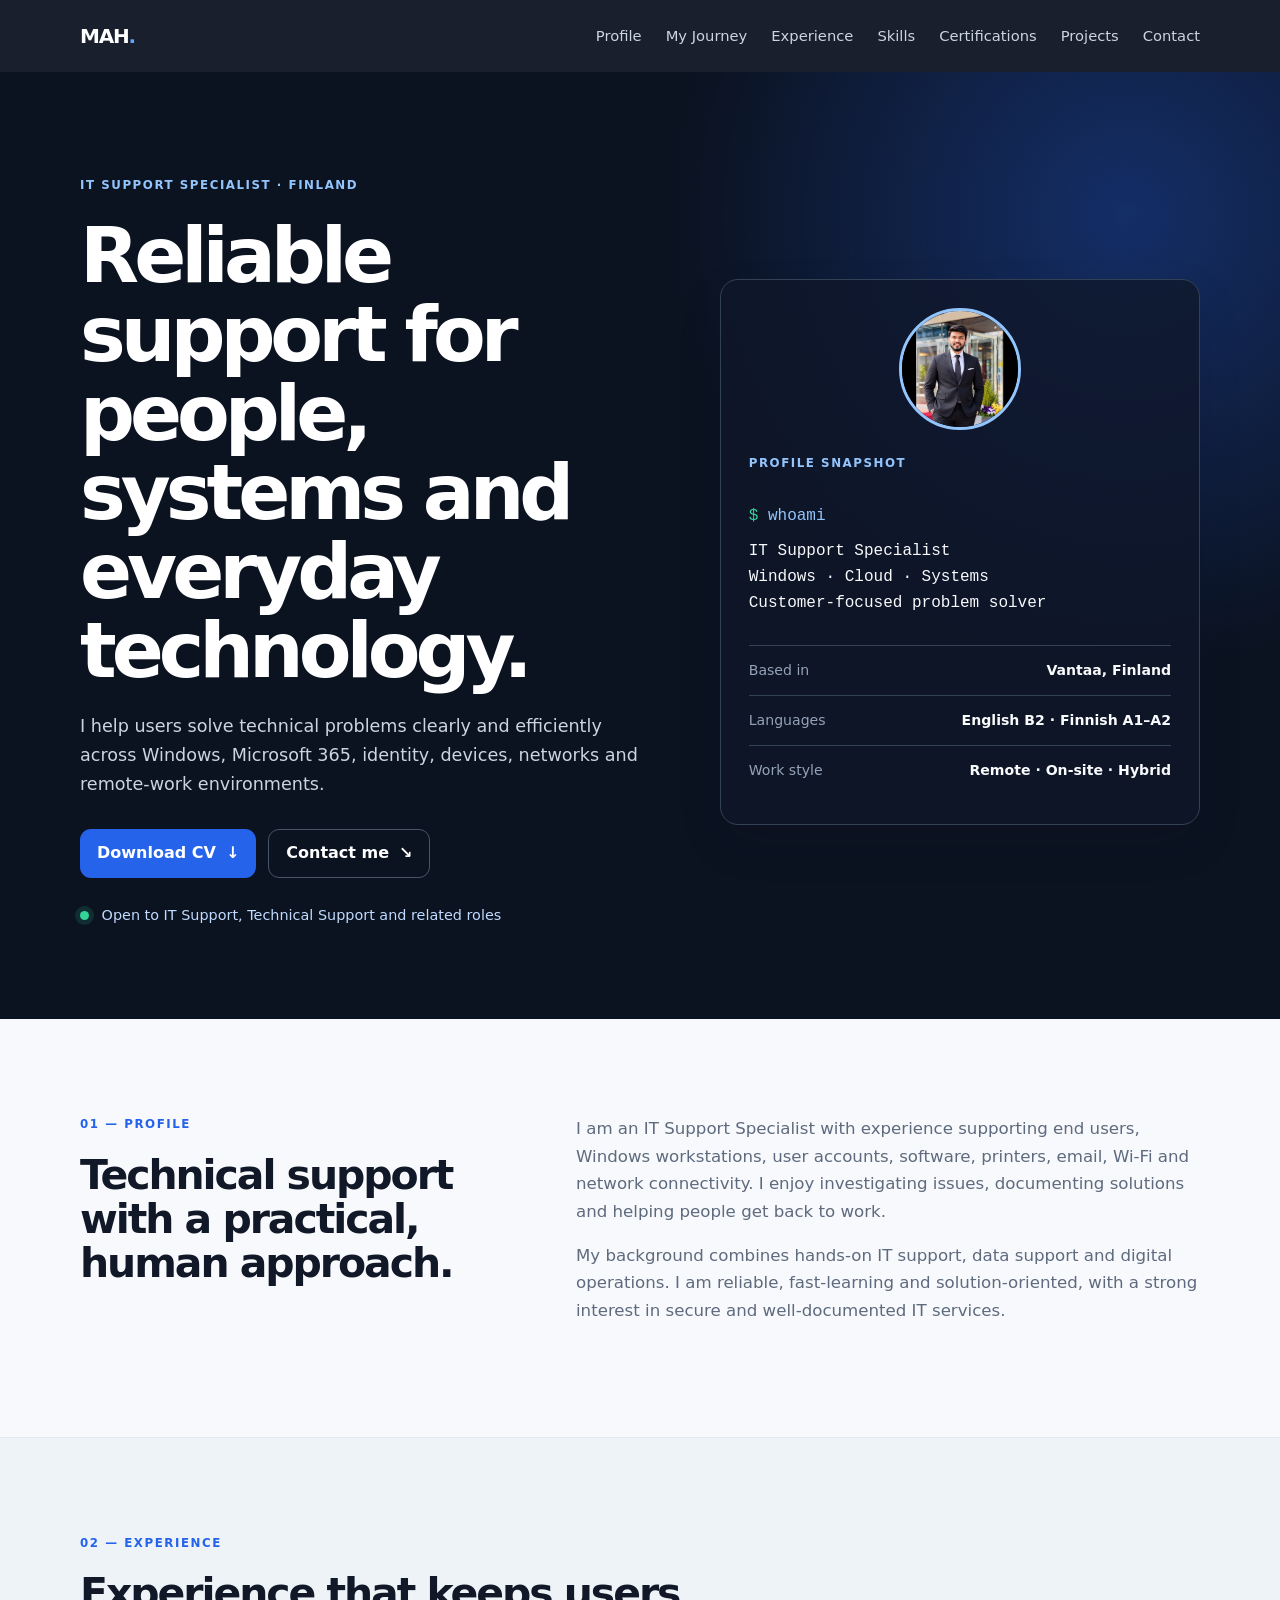
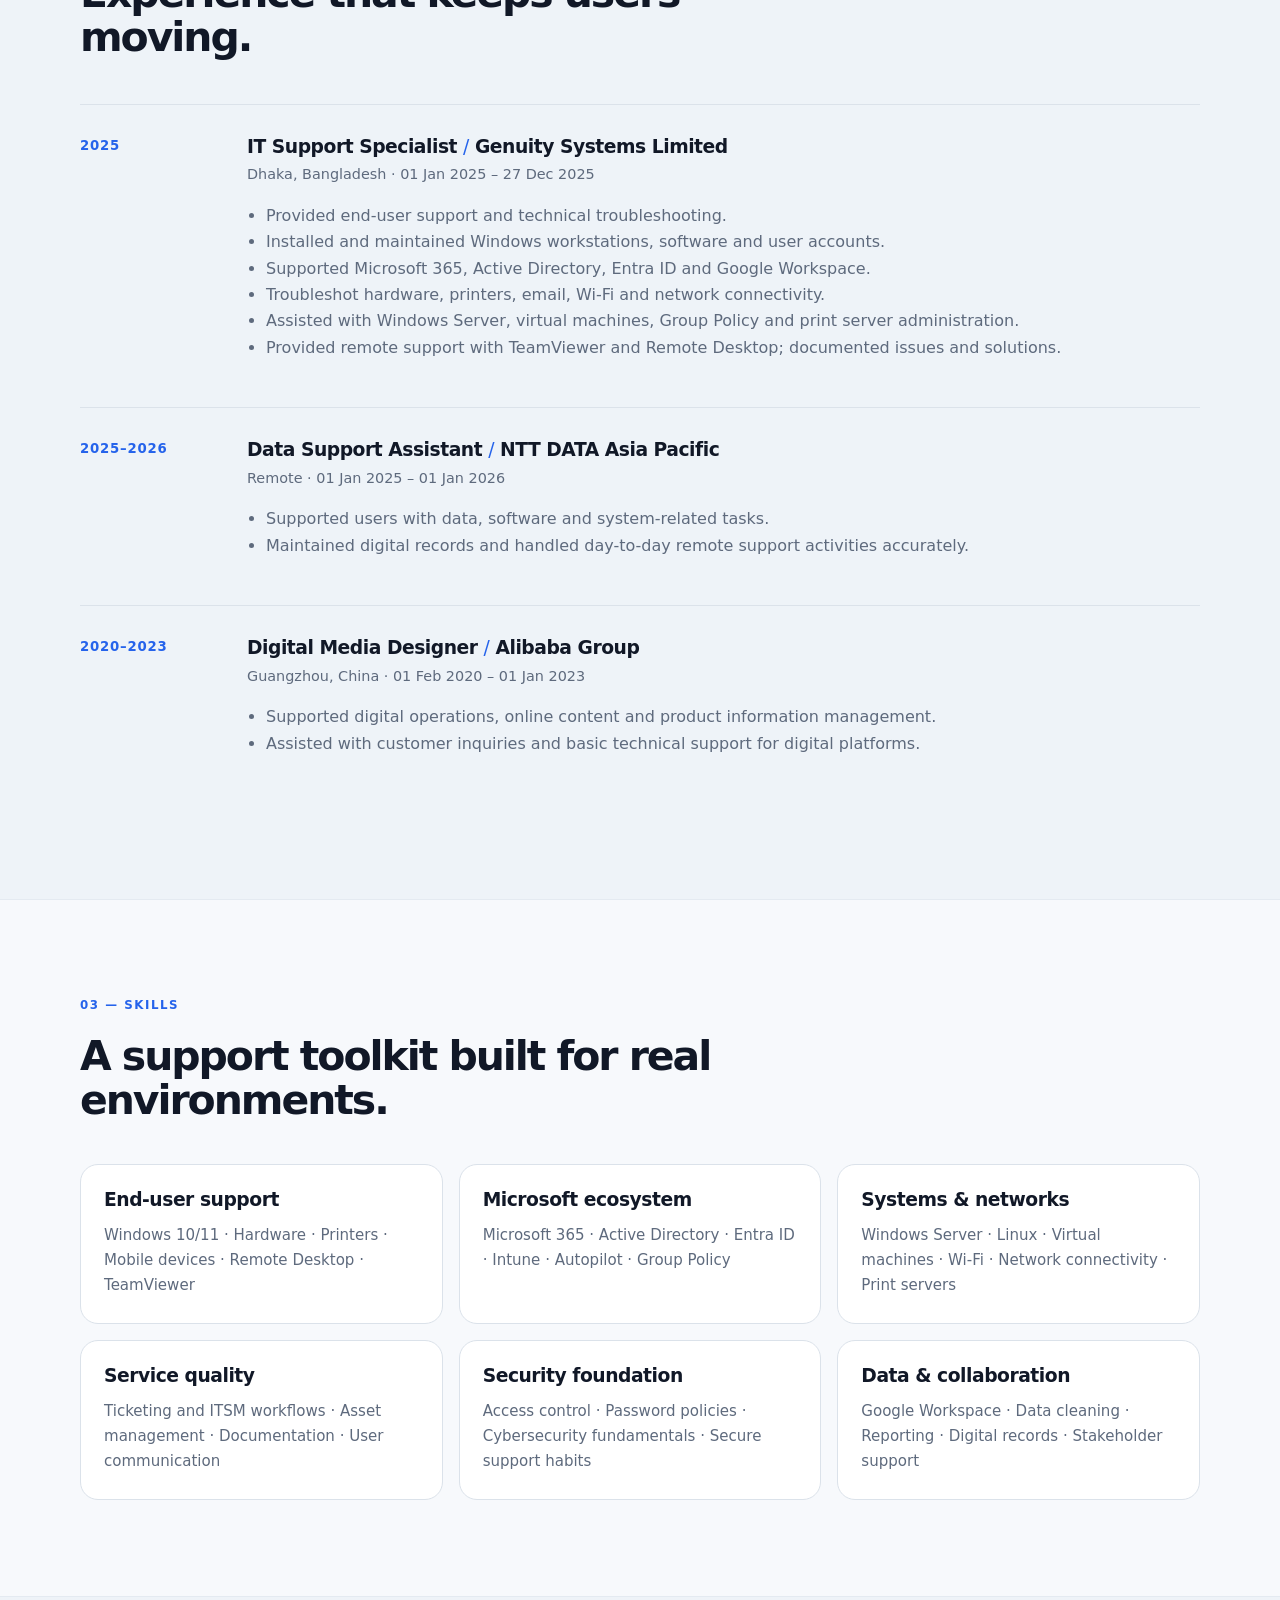
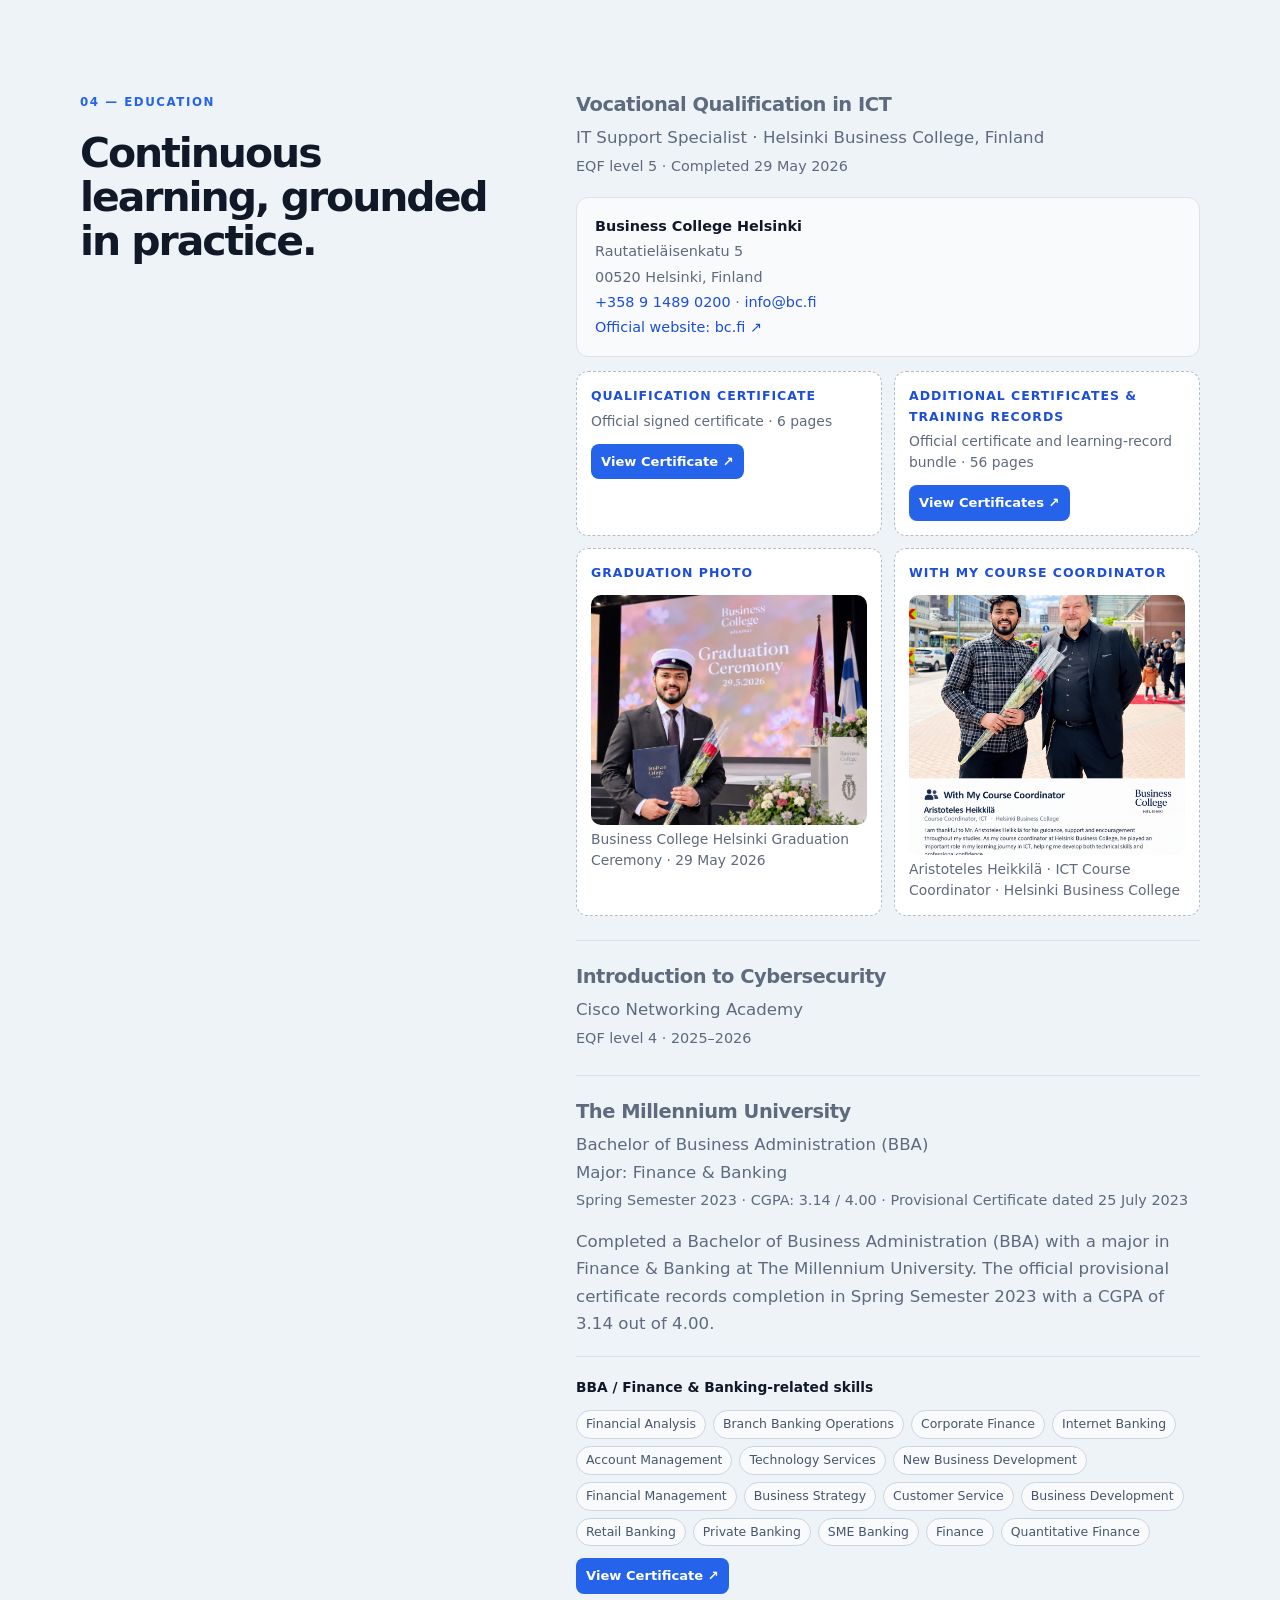
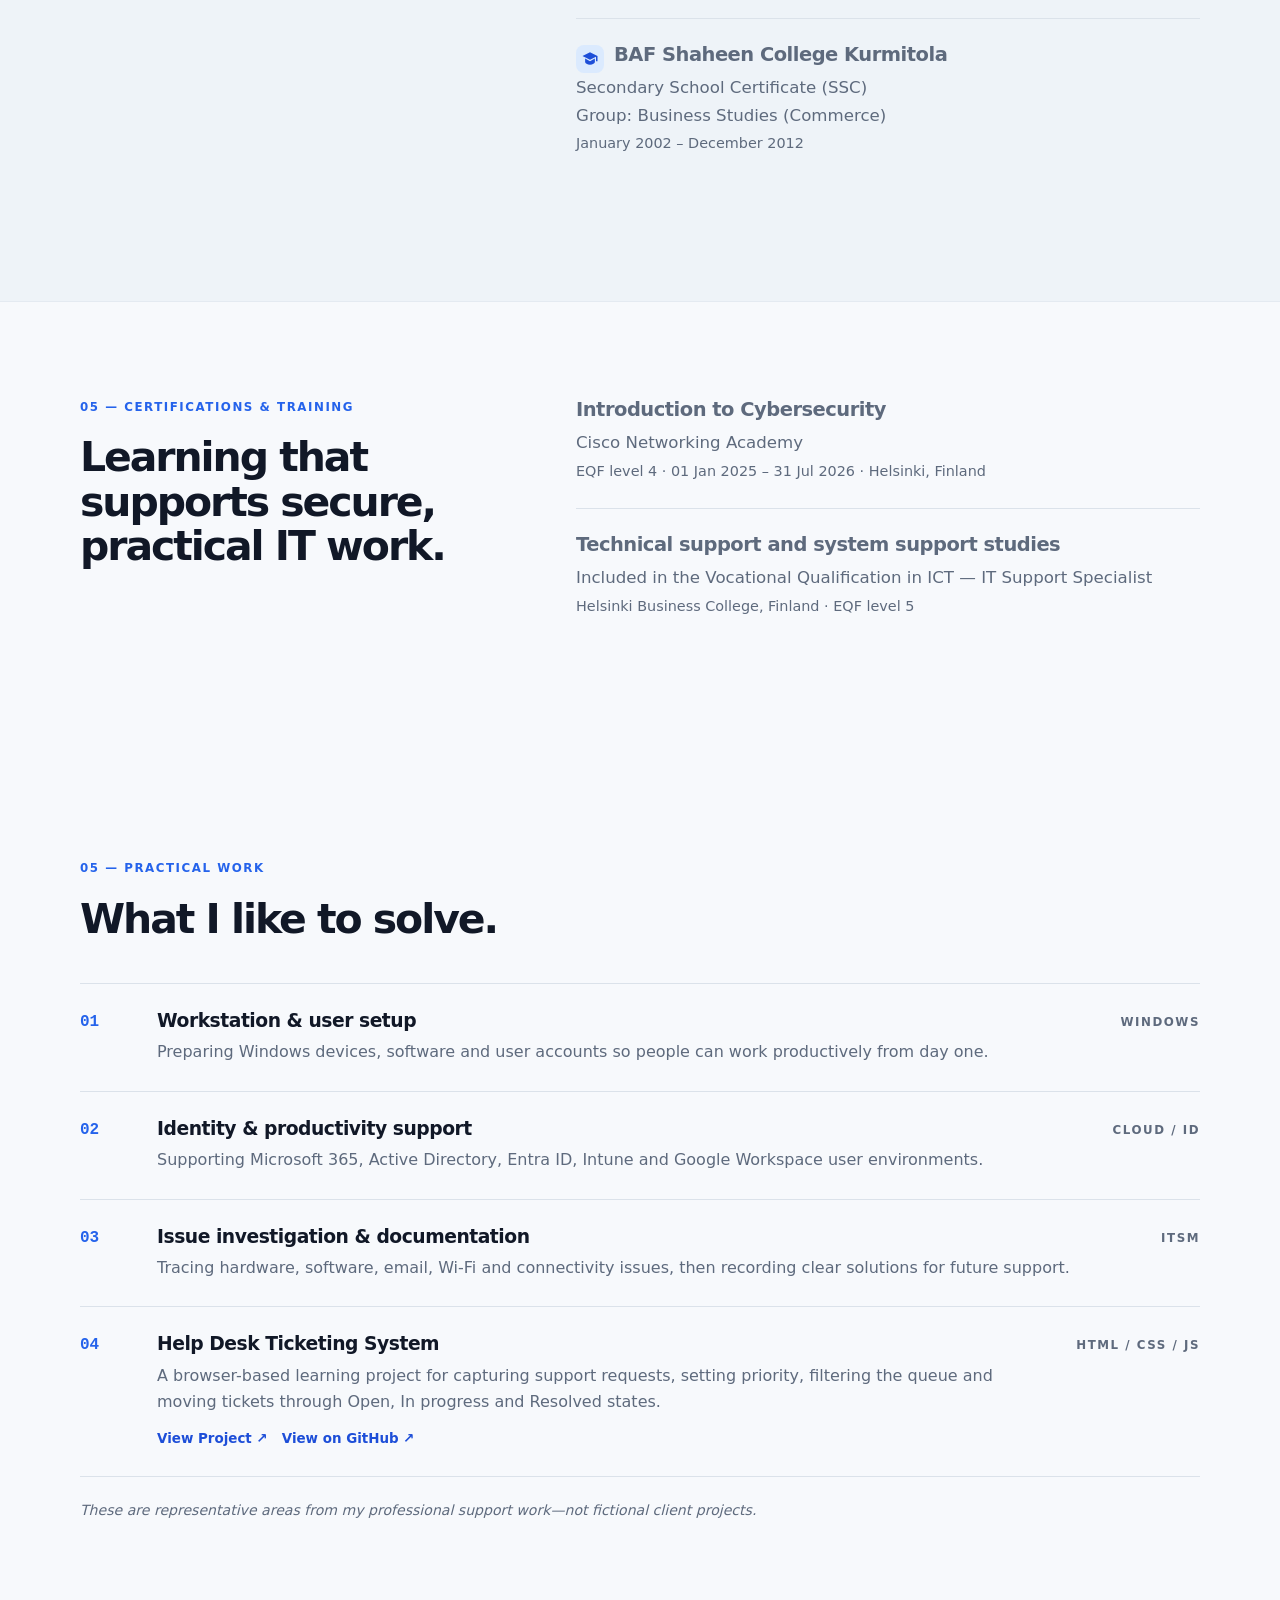
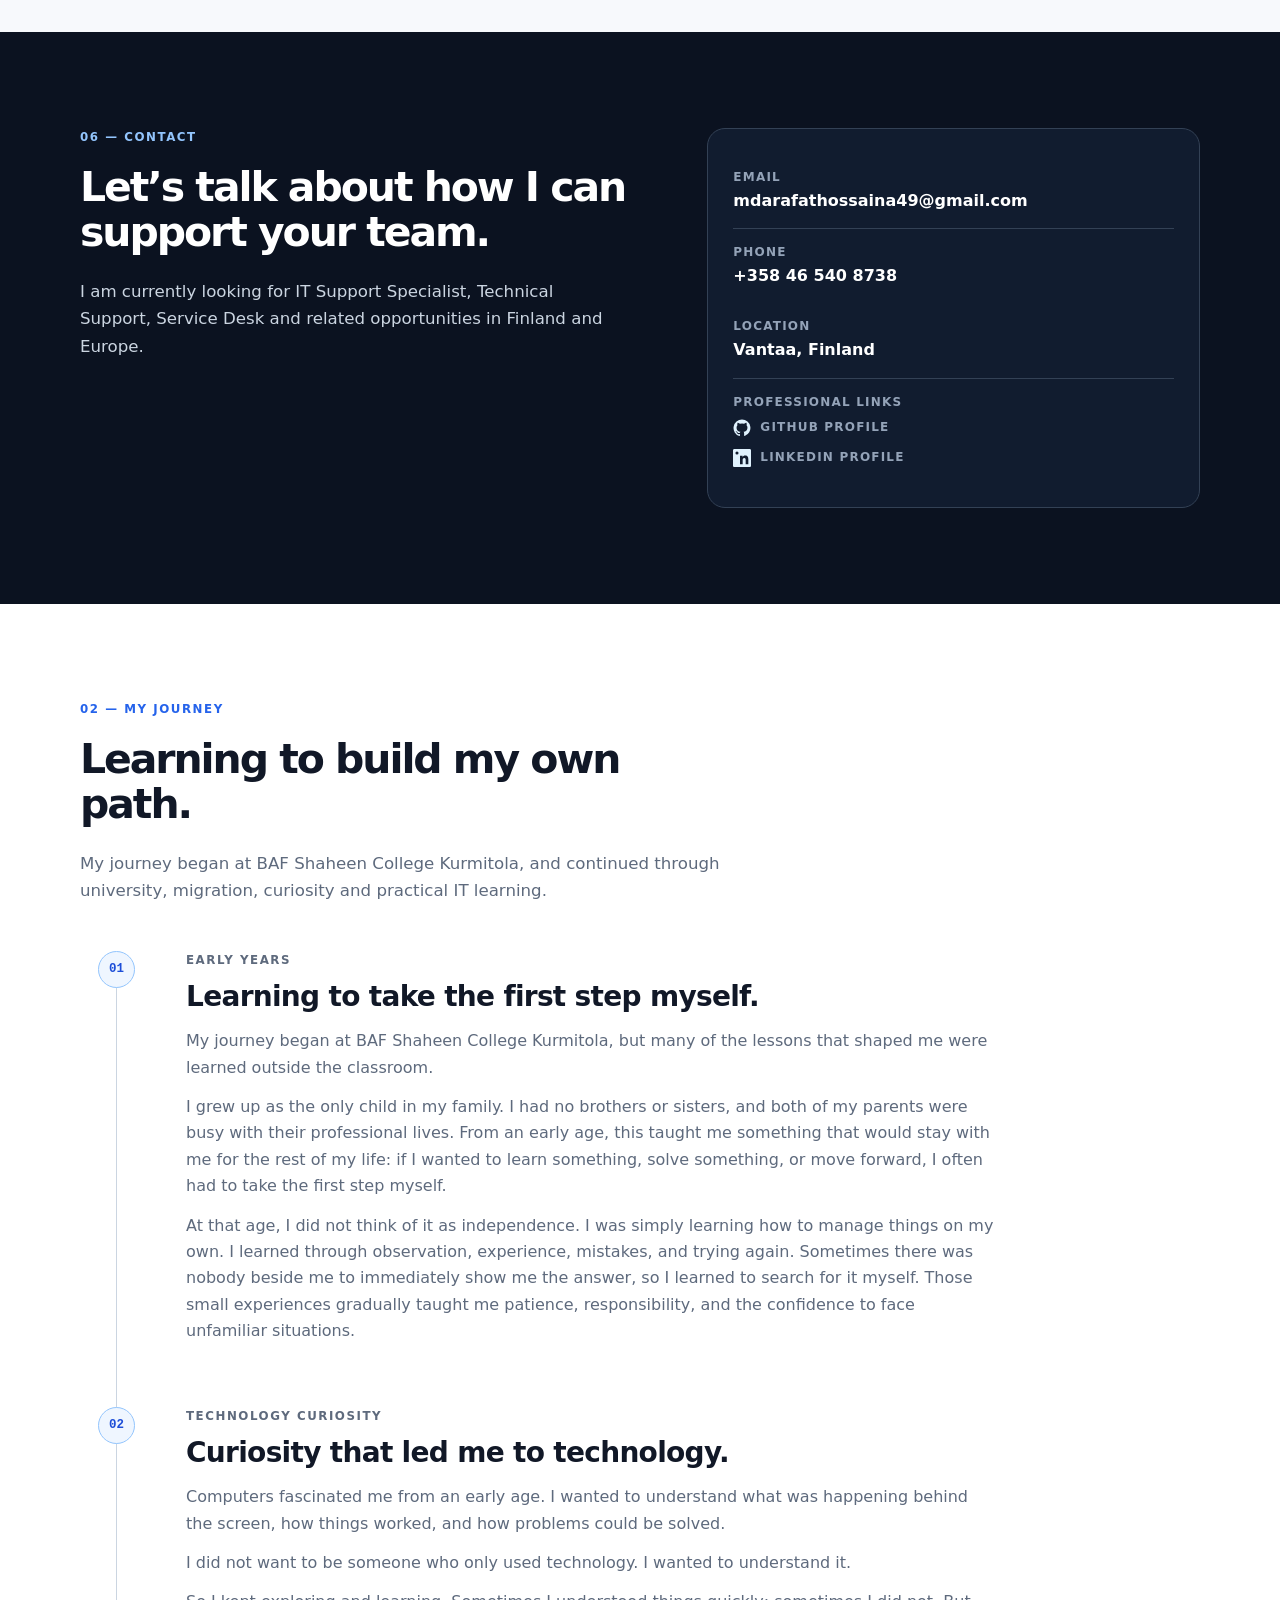
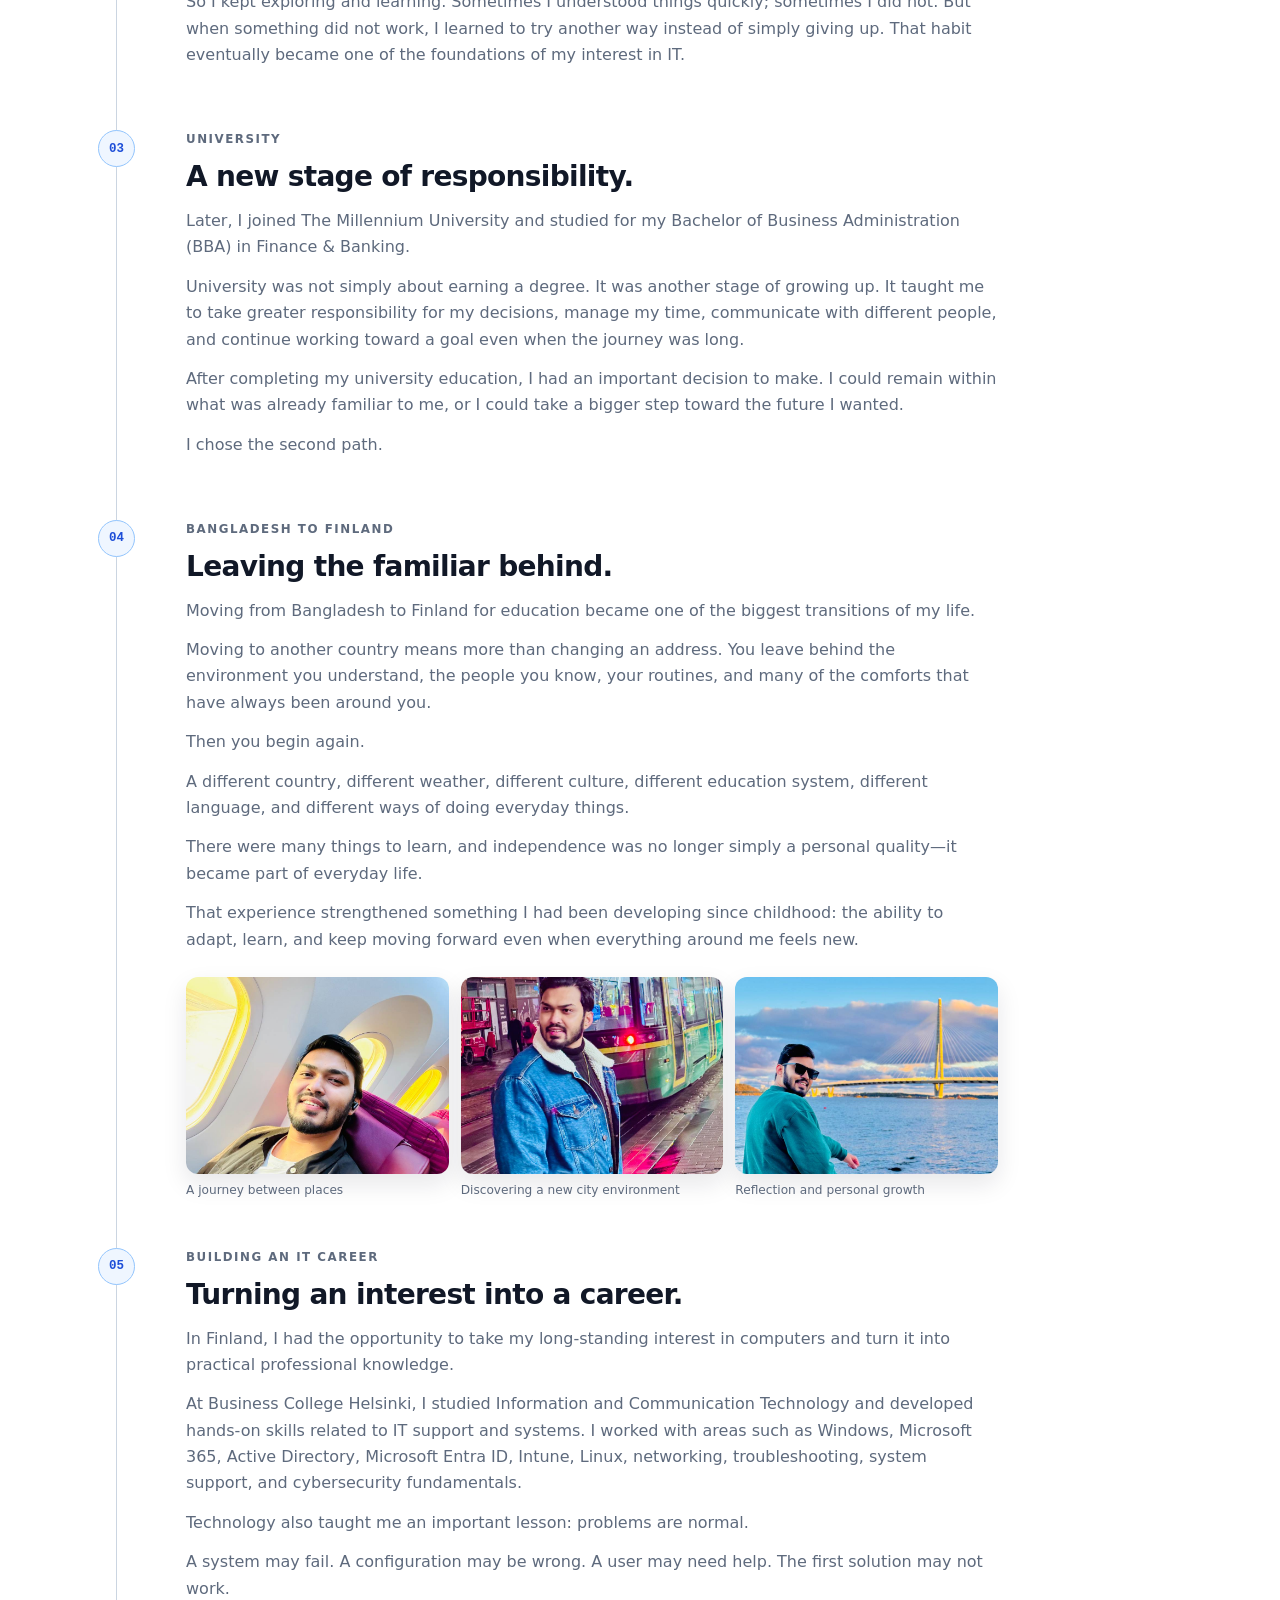
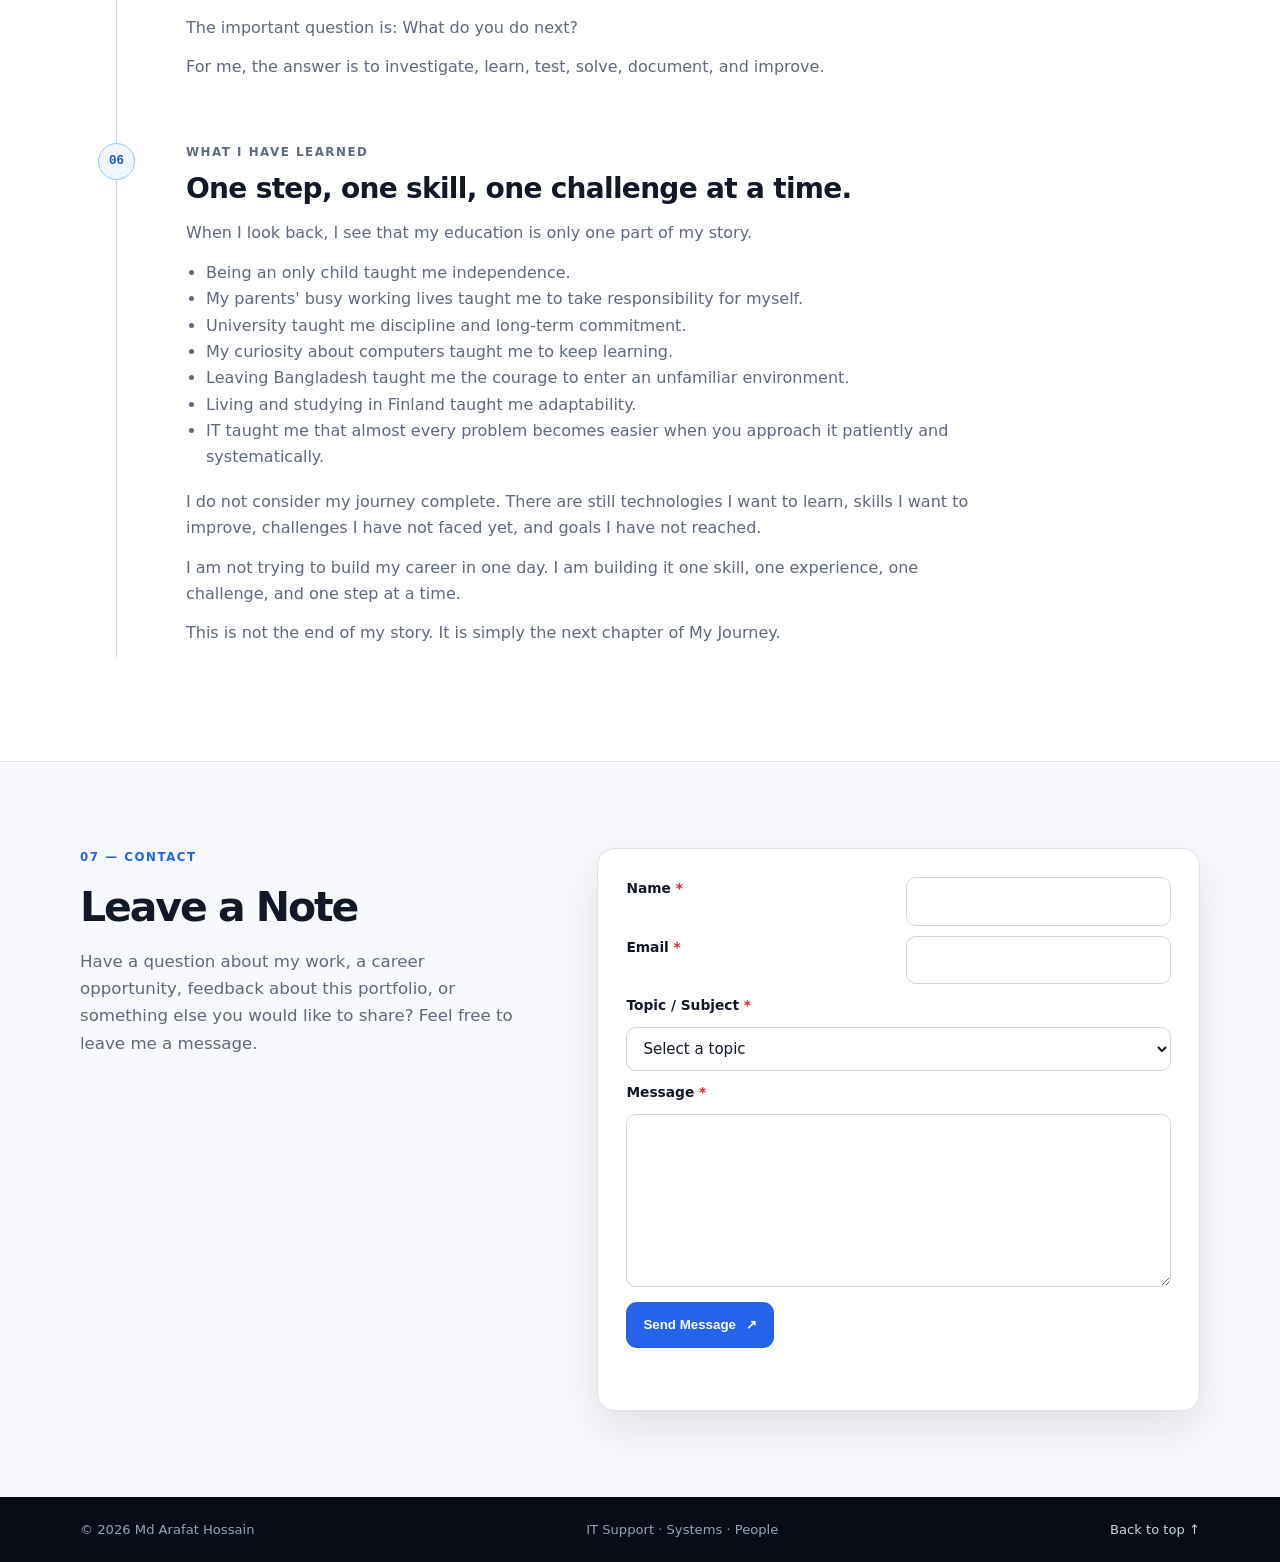
==== index.html @ 335b8e68 "Add help desk ticketing project to portfolio" ====
<!doctype html>
<html lang="en">
<head>
  <meta charset="utf-8">
  <meta name="viewport" content="width=device-width, initial-scale=1">
  <meta name="description" content="Md Arafat Hossain — IT Support Specialist portfolio, skills, experience and contact information.">
  <meta name="theme-color" content="#0b1220">
  <title>Md Arafat Hossain | IT Support Specialist</title>
  <link rel="stylesheet" href="styles.css">
  <script defer src="script.js"></script>
</head>
<body>
  <a class="skip-link" href="#main">Skip to content</a>
  <header class="site-header">
    <nav class="nav container" aria-label="Main navigation">
      <a class="brand" href="#top" aria-label="Md Arafat Hossain home">MAH<span>.</span></a>
      <button class="menu-toggle" type="button" aria-expanded="false" aria-controls="nav-links">Menu</button>
      <div class="nav-links" id="nav-links">
        <a href="#about">Profile</a>
        <a href="#journey">My Journey</a>
        <a href="#experience">Experience</a>
        <a href="#skills">Skills</a>
        <a href="#certifications">Certifications</a>
        <a href="#projects">Projects</a>
        <a href="#contact">Contact</a>
      </div>
    </nav>
  </header>

  <main id="main">
    <section class="hero" id="top">
      <div class="container hero-grid">
        <div>
          <p class="eyebrow">IT SUPPORT SPECIALIST · FINLAND</p>
          <h1>Reliable support for people, systems and everyday technology.</h1>
          <p class="hero-copy">I help users solve technical problems clearly and efficiently across Windows, Microsoft 365, identity, devices, networks and remote-work environments.</p>
          <div class="actions">
            <a class="button button-primary" href="cv/Md_Arafat_Hossain_Europass_IT_Support_CV_Original.pdf" download>Download CV <span aria-hidden="true">↓</span></a>
            <a class="button button-secondary" href="#contact">Contact me <span aria-hidden="true">↘</span></a>
          </div>
          <div class="availability"><span class="status-dot" aria-hidden="true"></span> Open to IT Support, Technical Support and related roles</div>
        </div>
        <aside class="hero-card" aria-label="Professional snapshot">
          <img class="profile-photo" src="assets/profile-photo.jpg" alt="Professional portrait of Md Arafat Hossain">
          <div class="card-label">PROFILE SNAPSHOT</div>
          <div class="terminal-line"><span>$</span> whoami</div>
          <p class="terminal-output">IT Support Specialist<br>Windows · Cloud · Systems<br>Customer-focused problem solver</p>
          <div class="snapshot-row"><span>Based in</span><strong>Vantaa, Finland</strong></div>
          <div class="snapshot-row"><span>Languages</span><strong>English B2 · Finnish A1–A2</strong></div>
          <div class="snapshot-row"><span>Work style</span><strong>Remote · On-site · Hybrid</strong></div>
        </aside>
      </div>
    </section>

    <section class="section" id="about">
      <div class="container two-column">
        <div><p class="section-kicker">01 — PROFILE</p><h2>Technical support with a practical, human approach.</h2></div>
        <div class="section-body">
          <p>I am an IT Support Specialist with experience supporting end users, Windows workstations, user accounts, software, printers, email, Wi-Fi and network connectivity. I enjoy investigating issues, documenting solutions and helping people get back to work.</p>
          <p>My background combines hands-on IT support, data support and digital operations. I am reliable, fast-learning and solution-oriented, with a strong interest in secure and well-documented IT services.</p>
        </div>
      </div>
    </section>

    <section class="section section-muted" id="experience">
      <div class="container">
        <p class="section-kicker">02 — EXPERIENCE</p><h2>Experience that keeps users moving.</h2>
        <div class="timeline">
          <article class="timeline-item"><div class="timeline-date">2025</div><div><h3>IT Support Specialist <span>/</span> Genuity Systems Limited</h3><p class="muted">Dhaka, Bangladesh · 01 Jan 2025 – 27 Dec 2025</p><ul><li>Provided end-user support and technical troubleshooting.</li><li>Installed and maintained Windows workstations, software and user accounts.</li><li>Supported Microsoft 365, Active Directory, Entra ID and Google Workspace.</li><li>Troubleshot hardware, printers, email, Wi-Fi and network connectivity.</li><li>Assisted with Windows Server, virtual machines, Group Policy and print server administration.</li><li>Provided remote support with TeamViewer and Remote Desktop; documented issues and solutions.</li></ul></div></article>
          <article class="timeline-item"><div class="timeline-date">2025–2026</div><div><h3>Data Support Assistant <span>/</span> NTT DATA Asia Pacific</h3><p class="muted">Remote · 01 Jan 2025 – 01 Jan 2026</p><ul><li>Supported users with data, software and system-related tasks.</li><li>Maintained digital records and handled day-to-day remote support activities accurately.</li></ul></div></article>
          <article class="timeline-item"><div class="timeline-date">2020–2023</div><div><h3>Digital Media Designer <span>/</span> Alibaba Group</h3><p class="muted">Guangzhou, China · 01 Feb 2020 – 01 Jan 2023</p><ul><li>Supported digital operations, online content and product information management.</li><li>Assisted with customer inquiries and basic technical support for digital platforms.</li></ul></div></article>
        </div>
      </div>
    </section>

    <section class="section" id="skills">
      <div class="container"><p class="section-kicker">03 — SKILLS</p><h2>A support toolkit built for real environments.</h2>
        <div class="skill-grid">
          <article class="skill-card"><h3>End-user support</h3><p>Windows 10/11 · Hardware · Printers · Mobile devices · Remote Desktop · TeamViewer</p></article>
          <article class="skill-card"><h3>Microsoft ecosystem</h3><p>Microsoft 365 · Active Directory · Entra ID · Intune · Autopilot · Group Policy</p></article>
          <article class="skill-card"><h3>Systems & networks</h3><p>Windows Server · Linux · Virtual machines · Wi-Fi · Network connectivity · Print servers</p></article>
          <article class="skill-card"><h3>Service quality</h3><p>Ticketing and ITSM workflows · Asset management · Documentation · User communication</p></article>
          <article class="skill-card"><h3>Security foundation</h3><p>Access control · Password policies · Cybersecurity fundamentals · Secure support habits</p></article>
          <article class="skill-card"><h3>Data & collaboration</h3><p>Google Workspace · Data cleaning · Reporting · Digital records · Stakeholder support</p></article>
        </div>
      </div>
    </section>

    <section class="section section-muted" id="education">
      <div class="container two-column"><div><p class="section-kicker">04 — EDUCATION</p><h2>Continuous learning, grounded in practice.</h2></div><div class="section-body education-list"><article><h3>Vocational Qualification in ICT</h3><p>IT Support Specialist · Helsinki Business College, Finland<br><span class="muted">EQF level 5 · Completed 29 May 2026</span></p><div class="institution-details"><strong>Business College Helsinki</strong><br>Rautatieläisenkatu 5<br>00520 Helsinki, Finland<br><a href="tel:+358914890200">+358 9 1489 0200</a> · <a href="mailto:info@bc.fi">info@bc.fi</a><br><a href="https://www.bc.fi/" target="_blank" rel="noopener">Official website: bc.fi ↗</a></div><div class="credential-placeholders"><div class="credential-placeholder"><span>Qualification certificate</span><small>Official signed certificate · 6 pages</small><a class="credential-button" href="certificates/Md_Arafat_Hossain_Vocational_Qualification_Certificate.pdf" target="_blank" rel="noopener">View Certificate ↗</a></div><div class="credential-placeholder"><span>Additional certificates & training records</span><small>Official certificate and learning-record bundle · 56 pages</small><a class="credential-button" href="certificates/Md_Arafat_Hossain_Additional_IT_Certificates_and_Training_Records.pdf" target="_blank" rel="noopener">View Certificates ↗</a></div><div class="credential-placeholder graduation-card"><span>Graduation photo</span><img class="graduation-photo" src="assets/graduation-photo.jpg" alt="Md Arafat Hossain at the Business College Helsinki graduation ceremony on 29 May 2026"><small>Business College Helsinki Graduation Ceremony · 29 May 2026</small></div><div class="credential-placeholder graduation-card"><span>With my course coordinator</span><img class="graduation-photo" src="assets/course-coordinator-photo.jpg" alt="Md Arafat Hossain with Aristoteles Heikkilä, ICT Course Coordinator at Business College Helsinki"><small>Aristoteles Heikkilä · ICT Course Coordinator · Helsinki Business College</small></div></div></article><article><h3>Introduction to Cybersecurity</h3><p>Cisco Networking Academy<br><span class="muted">EQF level 4 · 2025–2026</span></p></article><article><h3>The Millennium University</h3><p>Bachelor of Business Administration (BBA)<br>Major: Finance &amp; Banking<br><span class="muted">Spring Semester 2023 · CGPA: 3.14 / 4.00 · Provisional Certificate dated 25 July 2023</span></p><p class="education-description">Completed a Bachelor of Business Administration (BBA) with a major in Finance &amp; Banking at The Millennium University. The official provisional certificate records completion in Spring Semester 2023 with a CGPA of 3.14 out of 4.00.</p><div class="bba-skills"><strong>BBA / Finance &amp; Banking-related skills</strong><div class="skill-pills"><span>Financial Analysis</span><span>Branch Banking Operations</span><span>Corporate Finance</span><span>Internet Banking</span><span>Account Management</span><span>Technology Services</span><span>New Business Development</span><span>Financial Management</span><span>Business Strategy</span><span>Customer Service</span><span>Business Development</span><span>Retail Banking</span><span>Private Banking</span><span>SME Banking</span><span>Finance</span><span>Quantitative Finance</span></div></div><a class="credential-button" href="certificates/Md_Arafat_Hossain_BBA_Provisional_Certificate.pdf" target="_blank" rel="noopener">View Certificate ↗</a></article><article><div class="education-card-heading"><span class="school-icon" aria-hidden="true"><svg viewBox="0 0 24 24"><path fill="currentColor" d="M12 3 2 8l10 5 8-4v6h2V8L12 3Zm-6.5 8.2V16c0 1.7 2.9 3.5 6.5 3.5s6.5-1.8 6.5-3.5v-4.8L12 15l-6.5-3.8Z"/></svg></span><h3>BAF Shaheen College Kurmitola</h3></div><p>Secondary School Certificate (SSC)<br>Group: Business Studies (Commerce)<br><span class="muted">January 2002 – December 2012</span></p></article></div></div>
    </section>

    <section class="section" id="certifications">
      <div class="container two-column"><div><p class="section-kicker">05 — CERTIFICATIONS & TRAINING</p><h2>Learning that supports secure, practical IT work.</h2></div><div class="section-body education-list"><article><h3>Introduction to Cybersecurity</h3><p>Cisco Networking Academy<br><span class="muted">EQF level 4 · 01 Jan 2025 – 31 Jul 2026 · Helsinki, Finland</span></p></article><article><h3>Technical support and system support studies</h3><p>Included in the Vocational Qualification in ICT — IT Support Specialist<br><span class="muted">Helsinki Business College, Finland · EQF level 5</span></p></article></div></div>
    </section>

    <section class="section" id="projects">
      <div class="container"><p class="section-kicker">05 — PRACTICAL WORK</p><h2>What I like to solve.</h2>
        <div class="project-list"><article class="project-row"><span class="project-number">01</span><div><h3>Workstation & user setup</h3><p>Preparing Windows devices, software and user accounts so people can work productively from day one.</p></div><span class="project-tag">WINDOWS</span></article><article class="project-row"><span class="project-number">02</span><div><h3>Identity & productivity support</h3><p>Supporting Microsoft 365, Active Directory, Entra ID, Intune and Google Workspace user environments.</p></div><span class="project-tag">CLOUD / ID</span></article><article class="project-row"><span class="project-number">03</span><div><h3>Issue investigation & documentation</h3><p>Tracing hardware, software, email, Wi-Fi and connectivity issues, then recording clear solutions for future support.</p></div><span class="project-tag">ITSM</span></article><article class="project-row project-row-linked"><span class="project-number">04</span><div><h3>Help Desk Ticketing System</h3><p>A browser-based learning project for capturing support requests, setting priority, filtering the queue and moving tickets through Open, In progress and Resolved states.</p><div class="project-links"><a href="https://arafatict.github.io/helpdesk-ticketing-system/" target="_blank" rel="noopener">View Project ↗</a><a href="https://github.com/arafatict/helpdesk-ticketing-system" target="_blank" rel="noopener">View on GitHub ↗</a></div></div><span class="project-tag">HTML / CSS / JS</span></article></div>
        <p class="note">These are representative areas from my professional support work—not fictional client projects.</p>
      </div>
    </section>

    <section class="section contact-section" id="contact">
      <div class="container contact-grid"><div><p class="section-kicker">06 — CONTACT</p><h2>Let’s talk about how I can support your team.</h2><p class="section-body">I am currently looking for IT Support Specialist, Technical Support, Service Desk and related opportunities in Finland and Europe.</p></div><div class="contact-card"><a href="mailto:mdarafathossaina49@gmail.com"><span>Email</span><strong>mdarafathossaina49@gmail.com</strong></a><a href="tel:+358465408738"><span>Phone</span><strong>+358 46 540 8738</strong></a><div><span>Location</span><strong>Vantaa, Finland</strong></div><div class="social-links"><span>Professional links</span><p class="social-link-list"><a class="social-link" href="https://github.com/arafatict" target="_blank" rel="noopener" aria-label="Open GitHub profile"><svg class="social-icon" viewBox="0 0 24 24" aria-hidden="true"><path fill="currentColor" d="M12 .7a11.3 11.3 0 0 0-3.58 22.02c.57.1.78-.25.78-.55v-2.13c-3.18.69-3.85-1.34-3.85-1.34-.52-1.32-1.27-1.67-1.27-1.67-1.04-.71.08-.7.08-.7 1.15.08 1.75 1.18 1.75 1.18 1.02 1.75 2.68 1.25 3.33.96.1-.74.4-1.25.73-1.54-2.54-.29-5.21-1.27-5.21-5.66 0-1.25.45-2.27 1.18-3.07-.12-.29-.51-1.45.11-3.02 0 0 .96-.31 3.12 1.17a10.8 10.8 0 0 1 5.68 0c2.16-1.48 3.12-1.17 3.12-1.17.62 1.57.23 2.73.11 3.02.74.8 1.18 1.82 1.18 3.07 0 4.4-2.67 5.37-5.22 5.65.41.35.78 1.04.78 2.1v3.12c0 .3.21.66.79.55A11.3 11.3 0 0 0 12 .7Z"/></svg><span>GitHub Profile</span></a><a class="social-link" href="https://www.linkedin.com/in/md-arafat-hossain-mahin-a139482a0" target="_blank" rel="noopener" aria-label="Open LinkedIn profile"><svg class="social-icon" viewBox="0 0 24 24" aria-hidden="true"><path fill="currentColor" d="M20.45 20.45h-3.56v-5.57c0-1.33-.03-3.04-1.85-3.04-1.85 0-2.14 1.45-2.14 2.94v5.67H9.34V8.99h3.42v1.56h.05c.48-.9 1.64-1.85 3.37-1.85 3.61 0 4.27 2.38 4.27 5.48v6.27ZM5.32 7.43a2.07 2.07 0 1 1 0-4.14 2.07 2.07 0 0 1 0 4.14ZM3.54 20.45H7.1V8.99H3.54v11.46ZM22.23 0H1.77C.79 0 0 .77 0 1.73v20.54C0 23.23.79 24 1.77 24h20.46c.98 0 1.77-.77 1.77-1.73V1.73C24 .77 23.21 0 22.23 0Z"/></svg><span>LinkedIn Profile</span></a></p></div></div></div>
    </section>
    <section class="section journey-section" id="journey">
      <div class="container">
        <div class="journey-intro"><p class="section-kicker">02 — MY JOURNEY</p><h2>Learning to build my own path.</h2><p class="section-body">My journey began at BAF Shaheen College Kurmitola, and continued through university, migration, curiosity and practical IT learning.</p></div>
        <div class="journey-timeline">
          <article class="journey-step"><div class="journey-marker">01</div><div class="journey-content"><p class="journey-label">EARLY YEARS</p><h3>Learning to take the first step myself.</h3><p>My journey began at BAF Shaheen College Kurmitola, but many of the lessons that shaped me were learned outside the classroom.</p><p>I grew up as the only child in my family. I had no brothers or sisters, and both of my parents were busy with their professional lives. From an early age, this taught me something that would stay with me for the rest of my life: if I wanted to learn something, solve something, or move forward, I often had to take the first step myself.</p><p>At that age, I did not think of it as independence. I was simply learning how to manage things on my own. I learned through observation, experience, mistakes, and trying again. Sometimes there was nobody beside me to immediately show me the answer, so I learned to search for it myself. Those small experiences gradually taught me patience, responsibility, and the confidence to face unfamiliar situations.</p></div></article>
          <article class="journey-step"><div class="journey-marker">02</div><div class="journey-content"><p class="journey-label">TECHNOLOGY CURIOSITY</p><h3>Curiosity that led me to technology.</h3><p>Computers fascinated me from an early age. I wanted to understand what was happening behind the screen, how things worked, and how problems could be solved.</p><p>I did not want to be someone who only used technology. I wanted to understand it.</p><p>So I kept exploring and learning. Sometimes I understood things quickly; sometimes I did not. But when something did not work, I learned to try another way instead of simply giving up. That habit eventually became one of the foundations of my interest in IT.</p></div></article>
          <article class="journey-step"><div class="journey-marker">03</div><div class="journey-content"><p class="journey-label">UNIVERSITY</p><h3>A new stage of responsibility.</h3><p>Later, I joined The Millennium University and studied for my Bachelor of Business Administration (BBA) in Finance &amp; Banking.</p><p>University was not simply about earning a degree. It was another stage of growing up. It taught me to take greater responsibility for my decisions, manage my time, communicate with different people, and continue working toward a goal even when the journey was long.</p><p>After completing my university education, I had an important decision to make. I could remain within what was already familiar to me, or I could take a bigger step toward the future I wanted.</p><p>I chose the second path.</p></div></article>
          <article class="journey-step"><div class="journey-marker">04</div><div class="journey-content"><p class="journey-label">BANGLADESH TO FINLAND</p><h3>Leaving the familiar behind.</h3><p>Moving from Bangladesh to Finland for education became one of the biggest transitions of my life.</p><p>Moving to another country means more than changing an address. You leave behind the environment you understand, the people you know, your routines, and many of the comforts that have always been around you.</p><p>Then you begin again.</p><p>A different country, different weather, different culture, different education system, different language, and different ways of doing everyday things.</p><p>There were many things to learn, and independence was no longer simply a personal quality—it became part of everyday life.</p><p>That experience strengthened something I had been developing since childhood: the ability to adapt, learn, and keep moving forward even when everything around me feels new.</p><div class="journey-gallery"><figure><img src="assets/journey/finland-transition-flight.jpg" alt="Md Arafat Hossain during a flight as part of a personal transition"><figcaption>A journey between places</figcaption></figure><figure><img src="assets/journey/finland-city-evening.jpg" alt="Md Arafat Hossain in a Finnish city evening setting"><figcaption>Discovering a new city environment</figcaption></figure><figure><img src="assets/journey/finland-bridge-reflection.jpg" alt="Md Arafat Hossain beside the water with a bridge in the background"><figcaption>Reflection and personal growth</figcaption></figure></div></div></article>
          <article class="journey-step"><div class="journey-marker">05</div><div class="journey-content"><p class="journey-label">BUILDING AN IT CAREER</p><h3>Turning an interest into a career.</h3><p>In Finland, I had the opportunity to take my long-standing interest in computers and turn it into practical professional knowledge.</p><p>At Business College Helsinki, I studied Information and Communication Technology and developed hands-on skills related to IT support and systems. I worked with areas such as Windows, Microsoft 365, Active Directory, Microsoft Entra ID, Intune, Linux, networking, troubleshooting, system support, and cybersecurity fundamentals.</p><p>Technology also taught me an important lesson: problems are normal.</p><p>A system may fail. A configuration may be wrong. A user may need help. The first solution may not work.</p><p>The important question is: What do you do next?</p><p>For me, the answer is to investigate, learn, test, solve, document, and improve.</p></div></article>
          <article class="journey-step"><div class="journey-marker">06</div><div class="journey-content"><p class="journey-label">WHAT I HAVE LEARNED</p><h3>One step, one skill, one challenge at a time.</h3><p>When I look back, I see that my education is only one part of my story.</p><ul><li>Being an only child taught me independence.</li><li>My parents' busy working lives taught me to take responsibility for myself.</li><li>University taught me discipline and long-term commitment.</li><li>My curiosity about computers taught me to keep learning.</li><li>Leaving Bangladesh taught me the courage to enter an unfamiliar environment.</li><li>Living and studying in Finland taught me adaptability.</li><li>IT taught me that almost every problem becomes easier when you approach it patiently and systematically.</li></ul><p>I do not consider my journey complete. There are still technologies I want to learn, skills I want to improve, challenges I have not faced yet, and goals I have not reached.</p><p>I am not trying to build my career in one day. I am building it one skill, one experience, one challenge, and one step at a time.</p><p>This is not the end of my story. It is simply the next chapter of My Journey.</p></div></article>
        </div>
      </div>
    </section>


  </main>
  <section class="note-section" id="leave-a-note">
    <div class="container note-grid">
      <div class="note-intro"><p class="section-kicker">07 — CONTACT</p><h2>Leave a Note</h2><p>Have a question about my work, a career opportunity, feedback about this portfolio, or something else you would like to share? Feel free to leave me a message.</p></div>
      <form class="note-form" id="note-form" action="https://formspree.io/f/meaojkrk" method="POST" data-form-endpoint="https://formspree.io/f/meaojkrk">
        <label for="note-name">Name <span>*</span></label><input id="note-name" name="name" type="text" autocomplete="name" required>
        <label for="note-email">Email <span>*</span></label><input id="note-email" name="email" type="email" autocomplete="email" required>
        <label for="note-topic">Topic / Subject <span>*</span></label><select id="note-topic" name="topic" required><option value="" selected disabled>Select a topic</option><option>About my work</option><option>Career opportunity</option><option>About this site</option><option>Career advice</option><option>Something else</option></select>
        <label for="note-message">Message <span>*</span></label><textarea id="note-message" name="message" rows="6" required></textarea>
        <input type="hidden" name="_subject" value="New portfolio note">
        <button class="button button-primary" type="submit" id="note-submit">Send Message <span aria-hidden="true">↗</span></button>
        <p class="form-status" id="note-status" role="status" aria-live="polite"></p>
      </form>
    </div>
  </section>
  <footer class="footer"><div class="container footer-inner"><span>© <span id="year"></span> Md Arafat Hossain</span><span>IT Support · Systems · People</span><a href="#top">Back to top ↑</a></div></footer>
</body>
</html>
---- styles.css ----
:root {
  --ink: #111827;
  --muted: #5e6a7d;
  --line: #dbe2ea;
  --paper: #f7f9fc;
  --card: #ffffff;
  --navy: #0b1220;
  --blue: #2563eb;
  --blue-dark: #1d4ed8;
  --cyan: #0ea5e9;
  --radius: 18px;
  --shadow: 0 18px 45px rgba(15, 23, 42, .10);
}
* { box-sizing: border-box; }
html { scroll-behavior: smooth; }
body { margin: 0; color: var(--ink); background: var(--paper); font-family: Inter, ui-sans-serif, system-ui, -apple-system, BlinkMacSystemFont, "Segoe UI", sans-serif; line-height: 1.65; }
a { color: inherit; }
.container { width: min(1120px, calc(100% - 40px)); margin: 0 auto; }
.skip-link { position: absolute; left: 12px; top: -60px; padding: 10px 14px; background: white; color: var(--ink); z-index: 20; border-radius: 8px; }
.skip-link:focus { top: 12px; }
.site-header { position: sticky; top: 0; z-index: 10; background: rgba(11, 18, 32, .94); backdrop-filter: blur(14px); }
.nav { min-height: 72px; display: flex; align-items: center; justify-content: space-between; gap: 24px; }
.brand { font-weight: 900; font-size: 1.25rem; letter-spacing: -.06em; color: #fff; text-decoration: none; }
.brand span { color: #60a5fa; }
.nav-links { display: flex; align-items: center; gap: 24px; color: #cbd5e1; font-size: .92rem; }
.nav-links a { text-decoration: none; }
.nav-links a:hover, .nav-links a:focus { color: #fff; }
.menu-toggle { display: none; border: 1px solid #475569; border-radius: 10px; padding: 8px 12px; color: #fff; background: transparent; font: inherit; }
.hero { color: #fff; background: radial-gradient(circle at 88% 15%, rgba(37, 99, 235, .35), transparent 33%), var(--navy); padding: 104px 0 92px; }
.hero-grid { display: grid; grid-template-columns: 1.08fr .92fr; gap: 76px; align-items: center; }
.eyebrow, .section-kicker, .card-label, .project-tag { letter-spacing: .13em; text-transform: uppercase; font-size: .74rem; font-weight: 800; }
.eyebrow { color: #93c5fd; margin: 0 0 20px; }
h1, h2, h3, p { margin-top: 0; }
h1 { max-width: 720px; margin-bottom: 22px; font-size: clamp(2.55rem, 6vw, 5.3rem); line-height: 1.03; letter-spacing: -.065em; }
h2 { max-width: 650px; margin-bottom: 24px; font-size: clamp(1.8rem, 3.2vw, 3.2rem); line-height: 1.08; letter-spacing: -.05em; }
h3 { line-height: 1.25; letter-spacing: -.025em; }
.hero-copy { max-width: 650px; color: #cbd5e1; font-size: 1.1rem; }
.actions { display: flex; flex-wrap: wrap; gap: 12px; margin: 30px 0 26px; }
.button { display: inline-flex; align-items: center; gap: 10px; min-height: 46px; padding: 10px 17px; border-radius: 11px; text-decoration: none; font-weight: 750; transition: transform .2s ease, background .2s ease; }
.button:hover, .button:focus { transform: translateY(-2px); }
.button-primary { color: #fff; background: var(--blue); }
.button-primary:hover, .button-primary:focus { background: var(--blue-dark); }
.button-secondary { color: #fff; border: 1px solid #475569; }
.button-secondary:hover, .button-secondary:focus { background: #1e293b; }
.availability { color: #bfdbfe; font-size: .9rem; }
.status-dot { width: 9px; height: 9px; display: inline-block; margin-right: 8px; border-radius: 50%; background: #34d399; box-shadow: 0 0 0 5px rgba(52, 211, 153, .14); }
.hero-card { padding: 28px; border: 1px solid #334155; border-radius: var(--radius); background: rgba(15, 23, 42, .78); box-shadow: var(--shadow); }
.profile-photo { display: block; width: 122px; height: 122px; margin: 0 auto 24px; border: 3px solid #93c5fd; border-radius: 50%; object-fit: cover; object-position: center top; }
.card-label { color: #93c5fd; margin-bottom: 30px; }
.terminal-line { color: #93c5fd; font-family: "SFMono-Regular", Consolas, monospace; }
.terminal-line span { color: #34d399; }
.terminal-output { color: #f8fafc; font-family: "SFMono-Regular", Consolas, monospace; margin: 8px 0 28px; }
.snapshot-row { display: flex; justify-content: space-between; gap: 18px; border-top: 1px solid #334155; padding: 13px 0; color: #94a3b8; font-size: .88rem; }
.snapshot-row strong { color: #f8fafc; text-align: right; font-weight: 650; }
.section { padding: 96px 0; }
.section-muted { background: #eef3f8; border-block: 1px solid #e4eaf1; }
.section-kicker { color: var(--blue); margin-bottom: 18px; }
.two-column { display: grid; grid-template-columns: .8fr 1.2fr; gap: 80px; }
.section-body { color: var(--muted); font-size: 1.04rem; }
.journey-section { background: #fff; }
.journey-intro { max-width: 720px; margin-bottom: 46px; }
.journey-timeline { position: relative; max-width: 900px; margin-left: 18px; }
.journey-timeline::before { content: ""; position: absolute; left: 18px; top: 8px; bottom: 8px; width: 1px; background: #cbd5e1; }
.journey-step { position: relative; display: grid; grid-template-columns: 62px 1fr; gap: 26px; padding-bottom: 44px; }
.journey-step:last-child { padding-bottom: 0; }
.journey-marker { position: relative; z-index: 1; display: flex; align-items: center; justify-content: center; width: 37px; height: 37px; border: 1px solid #93c5fd; border-radius: 50%; color: var(--blue-dark); background: #eff6ff; font-family: "SFMono-Regular", Consolas, monospace; font-size: .78rem; font-weight: 800; }
.journey-content { padding-bottom: 5px; }
.journey-label { margin-bottom: 9px !important; color: var(--blue); font-size: .74rem !important; font-weight: 800; letter-spacing: .13em; text-transform: uppercase; }
.journey-content h3 { margin-bottom: 14px; font-size: clamp(1.25rem, 2.3vw, 1.75rem); }
.journey-content p, .journey-content li { color: var(--muted); }
.journey-content p { margin-bottom: 13px; }
.journey-content ul { margin: 0 0 18px; padding-left: 20px; }
.journey-gallery { display: grid; grid-template-columns: repeat(3, 1fr); gap: 12px; margin-top: 24px; }
.journey-gallery figure { margin: 0; }
.journey-gallery img { display: block; width: 100%; aspect-ratio: 4 / 3; border-radius: 12px; object-fit: cover; box-shadow: 0 10px 24px rgba(15, 23, 42, .10); }
.journey-gallery figcaption { margin-top: 8px; color: var(--muted); font-size: .76rem; line-height: 1.4; }
.timeline { margin-top: 44px; }
.timeline-item { display: grid; grid-template-columns: 135px 1fr; gap: 32px; padding: 30px 0; border-top: 1px solid var(--line); }
.timeline-date { color: var(--blue); font-size: .83rem; font-weight: 800; letter-spacing: .06em; }
.timeline-item h3 { margin-bottom: 5px; }
.timeline-item h3 span { color: var(--blue); font-weight: 400; }
.muted { color: var(--muted); font-size: .9rem; }
.timeline-item ul { color: var(--muted); padding-left: 19px; }
.skill-grid { display: grid; grid-template-columns: repeat(3, 1fr); gap: 16px; margin-top: 42px; }
.skill-card { min-height: 160px; padding: 23px; border: 1px solid var(--line); border-radius: var(--radius); background: var(--card); }
.skill-card h3 { margin-bottom: 12px; }
.skill-card p { color: var(--muted); margin-bottom: 0; font-size: .94rem; }
.education-list article { padding: 0 0 24px; margin-bottom: 24px; border-bottom: 1px solid var(--line); }
.education-list article:last-child { border-bottom: 0; }
.education-list h3 { margin-bottom: 7px; }
.education-list p { color: var(--muted); margin-bottom: 0; }
.education-card-heading { display: flex; align-items: center; gap: 10px; }
.education-card-heading h3 { margin-bottom: 7px; }
.school-icon { display: inline-flex; align-items: center; justify-content: center; width: 28px; height: 28px; flex: 0 0 28px; border-radius: 8px; color: var(--blue-dark); background: #dbeafe; }
.school-icon svg { width: 18px; height: 18px; }
.education-description { margin-top: 14px; }
.bba-skills { margin-top: 18px; padding-top: 16px; border-top: 1px solid var(--line); }
.bba-skills strong { color: var(--ink); font-size: .86rem; }
.skill-pills { display: flex; flex-wrap: wrap; gap: 7px; margin-top: 10px; }
.skill-pills span { padding: 5px 9px; border: 1px solid #cbd5e1; border-radius: 999px; background: #f8fafc; color: #46566b; font-size: .78rem; line-height: 1.35; }
.institution-details { margin-top: 18px; padding: 16px 18px; border: 1px solid var(--line); border-radius: 12px; background: #f8fafc; color: var(--muted); font-size: .9rem; line-height: 1.75; }
.institution-details strong { color: var(--ink); }
.institution-details a { color: var(--blue-dark); text-decoration: none; }
.institution-details a:hover, .institution-details a:focus { text-decoration: underline; }
.credential-placeholders { display: grid; grid-template-columns: repeat(2, minmax(0, 1fr)); gap: 12px; margin-top: 14px; }
.credential-placeholder { padding: 14px; border: 1px dashed #aebdcc; border-radius: 12px; background: #fff; }
.credential-placeholder span { display: block; color: var(--blue-dark); font-size: .78rem; font-weight: 800; letter-spacing: .08em; text-transform: uppercase; }
.credential-placeholder small { display: block; margin-top: 4px; color: var(--muted); line-height: 1.5; }
.credential-button { display: inline-flex; margin-top: 12px; padding: 7px 10px; border-radius: 8px; color: #fff; background: var(--blue); font-size: .82rem; font-weight: 750; text-decoration: none; }
.credential-button:hover, .credential-button:focus { background: var(--blue-dark); }
.graduation-photo { display: block; width: 100%; max-height: 260px; margin-top: 12px; border-radius: 10px; object-fit: cover; object-position: center; }
.project-list { margin-top: 42px; border-top: 1px solid var(--line); }
.project-row { display: grid; grid-template-columns: 55px 1fr auto; gap: 22px; align-items: start; padding: 25px 0; border-bottom: 1px solid var(--line); }
.project-number { color: var(--blue); font-family: "SFMono-Regular", Consolas, monospace; font-weight: 800; }
.project-row h3 { margin-bottom: 7px; }
.project-row p { color: var(--muted); margin-bottom: 0; }
.project-links { display: flex; flex-wrap: wrap; gap: 14px; margin-top: 13px; }
.project-links a { color: var(--blue-dark); font-size: .84rem; font-weight: 750; text-decoration: none; }
.project-links a:hover, .project-links a:focus { text-decoration: underline; }
.project-tag { color: var(--muted); padding-top: 4px; white-space: nowrap; }
.note { margin-top: 22px; color: var(--muted); font-size: .88rem; font-style: italic; }
.contact-section { background: var(--navy); color: #fff; }
.contact-grid { display: grid; grid-template-columns: 1fr .9fr; gap: 80px; align-items: start; }
.contact-section .section-kicker { color: #93c5fd; }
.contact-section .section-body { color: #cbd5e1; }
.contact-card { padding: 25px; border: 1px solid #334155; border-radius: var(--radius); background: #111c2f; }
.contact-card a, .contact-card > div { display: block; padding: 14px 0; border-bottom: 1px solid #334155; text-decoration: none; }
.contact-card a:last-of-type, .contact-card > div:last-child { border-bottom: 0; }
.contact-card span { display: block; color: #94a3b8; font-size: .75rem; text-transform: uppercase; letter-spacing: .1em; font-weight: 800; }
.contact-card strong { color: #fff; font-size: 1rem; }
.note-section { padding: 86px 0; background: #f7f9fc; border-top: 1px solid var(--line); }
.note-grid { display: grid; grid-template-columns: .85fr 1.15fr; gap: 72px; align-items: start; }
.note-intro h2 { margin-bottom: 18px; }
.note-intro > p:last-child { max-width: 500px; color: var(--muted); font-size: 1.04rem; }
.note-form { display: grid; grid-template-columns: 1fr 1fr; gap: 10px 14px; padding: 28px; border: 1px solid var(--line); border-radius: var(--radius); background: var(--card); box-shadow: var(--shadow); }
.note-form label { color: var(--ink); font-size: .86rem; font-weight: 750; }
.note-form label span { color: #dc2626; }
.note-form input, .note-form select, .note-form textarea { width: 100%; border: 1px solid #cbd5e1; border-radius: 10px; padding: 11px 12px; color: var(--ink); background: #fff; font: inherit; font-size: .94rem; }
.note-form input:focus, .note-form select:focus, .note-form textarea:focus { outline: 3px solid rgba(37, 99, 235, .18); border-color: var(--blue); }
.note-form textarea { resize: vertical; min-height: 145px; }
.note-form input, .note-form select, .note-form textarea, .note-form button, .form-status { grid-column: 1 / -1; }
.note-form label:nth-of-type(1), .note-form input:nth-of-type(1), .note-form label:nth-of-type(2), .note-form input:nth-of-type(2) { grid-column: auto; }
.note-form .button { justify-self: start; margin-top: 5px; border: 0; cursor: pointer; }
.note-form .button:disabled { cursor: wait; opacity: .65; }
.form-status { min-height: 24px; margin: 0; font-size: .9rem; }
.form-status.success { color: #047857; }
.form-status.error { color: #b91c1c; }
.social-links p { color: #cbd5e1; margin: 6px 0 0; font-size: .9rem; }
.social-link-list { display: grid; gap: 10px; }
.social-link { display: inline-flex !important; align-items: center; gap: 9px; padding: 0 !important; border-bottom: 0 !important; color: #e0f2fe !important; }
.social-link:hover, .social-link:focus { color: #fff !important; }
.social-icon { width: 18px; height: 18px; flex: 0 0 18px; }
.footer { background: #070c16; color: #94a3b8; font-size: .82rem; padding: 22px 0; }
.footer-inner { display: flex; align-items: center; justify-content: space-between; gap: 18px; }
.footer a { color: #cbd5e1; text-decoration: none; }
@media (max-width: 800px) {
  .container { width: min(100% - 28px, 680px); }
  .hero { padding: 72px 0 62px; }
  .hero-grid, .two-column, .contact-grid { grid-template-columns: 1fr; gap: 38px; }
  .note-grid { grid-template-columns: 1fr; gap: 34px; }
  .note-form { grid-template-columns: 1fr; }
  .note-form label, .note-form input, .note-form select, .note-form textarea, .note-form button, .form-status { grid-column: 1 / -1 !important; }
  .journey-timeline { margin-left: 0; }
  .skill-grid { grid-template-columns: repeat(2, 1fr); }
  .section { padding: 68px 0; }
  .menu-toggle { display: block; }
  .nav-links { display: none; position: absolute; left: 14px; right: 14px; top: 66px; flex-direction: column; align-items: stretch; padding: 12px; border: 1px solid #334155; border-radius: 12px; background: #111827; }
  .nav-links.is-open { display: flex; }
  .nav-links a { padding: 9px 10px; }
}
@media (max-width: 520px) {
  h1 { font-size: clamp(2.3rem, 13vw, 3.8rem); }
  .skill-grid { grid-template-columns: 1fr; }
  .journey-gallery { grid-template-columns: 1fr; }
  .credential-placeholders { grid-template-columns: 1fr; }
  .timeline-item { grid-template-columns: 1fr; gap: 8px; }
  .project-row { grid-template-columns: 35px 1fr; gap: 12px; }
  .project-tag { grid-column: 2; }
  .snapshot-row { flex-direction: column; gap: 4px; }
  .snapshot-row strong { text-align: left; }
  .footer-inner { align-items: flex-start; flex-direction: column; }
}
@media (prefers-reduced-motion: reduce) { html { scroll-behavior: auto; } *, *::before, *::after { transition-duration: .01ms !important; animation-duration: .01ms !important; } }
@media print { .site-header, .actions, .footer, .menu-toggle { display: none; } .hero, .contact-section { color: #000; background: #fff; } .hero-copy, .section-body, .contact-section .section-body, .contact-card strong { color: #000; } .section { padding: 30px 0; } }
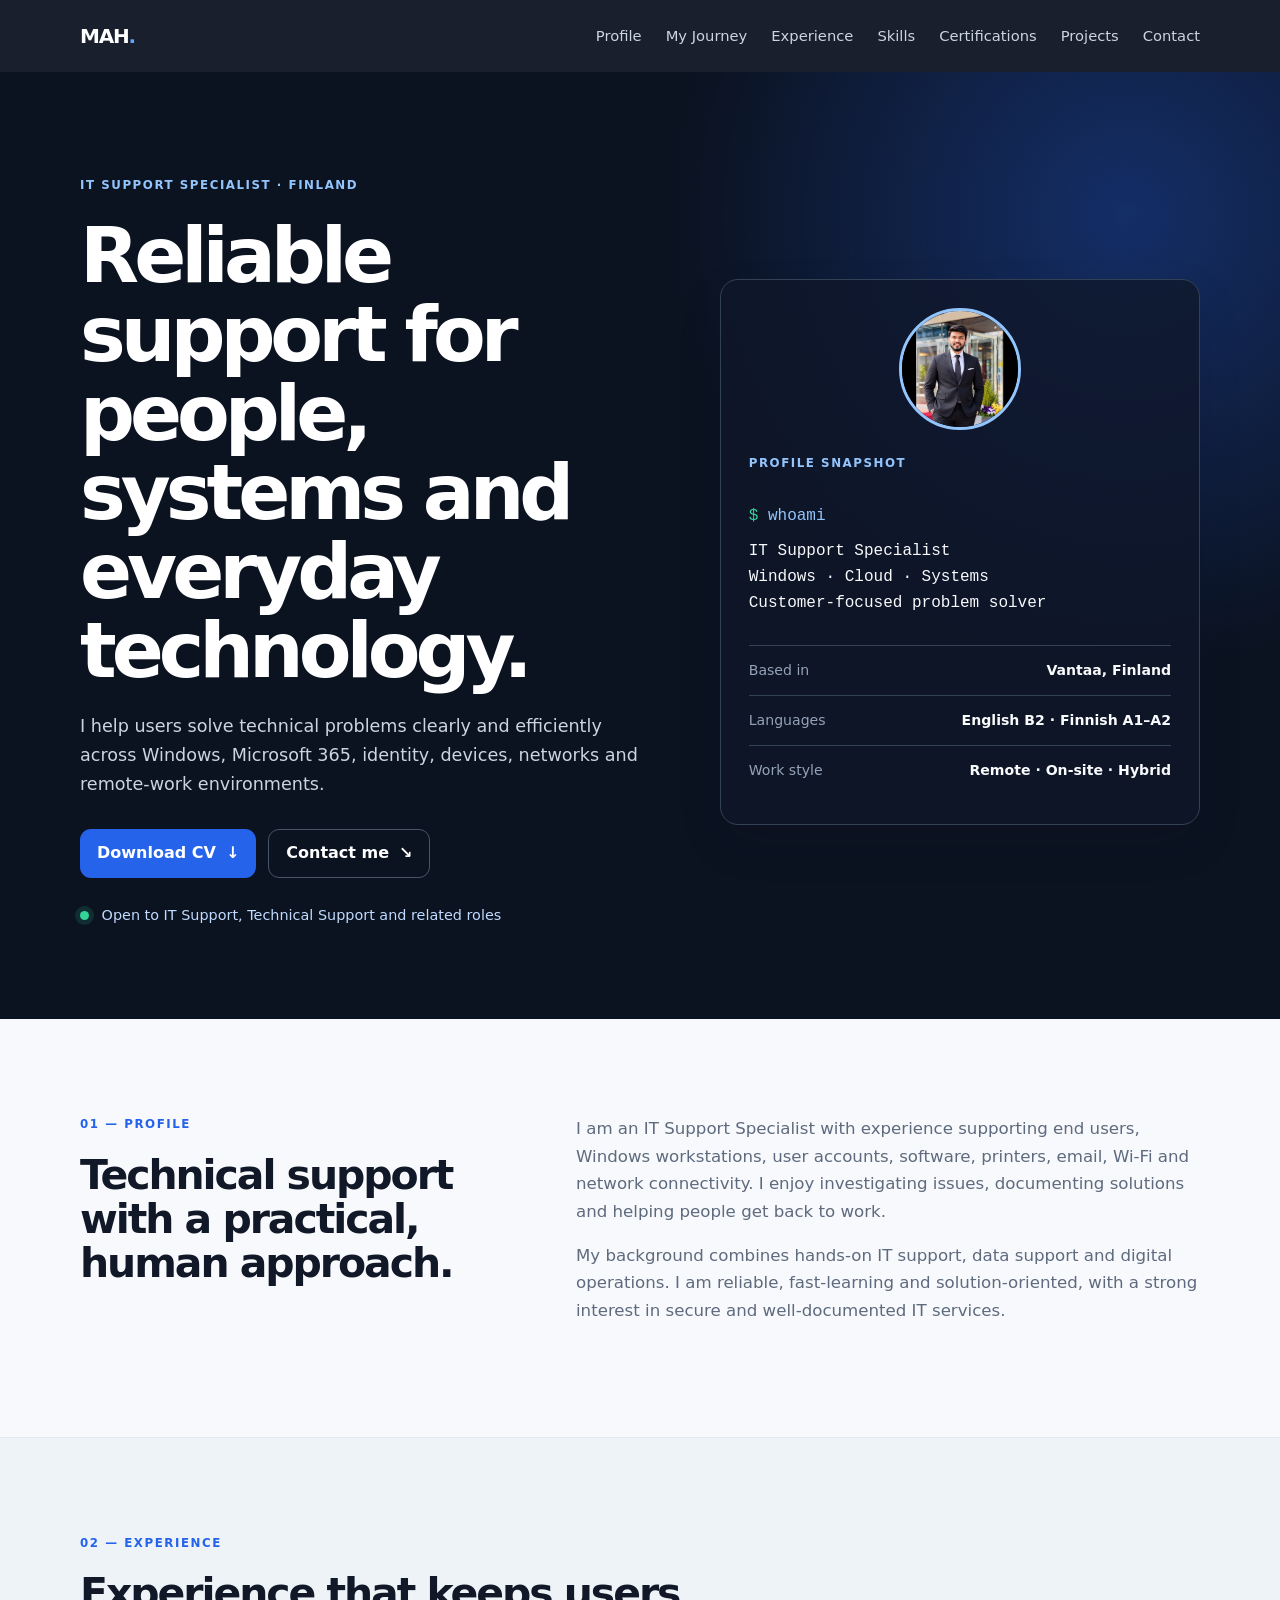
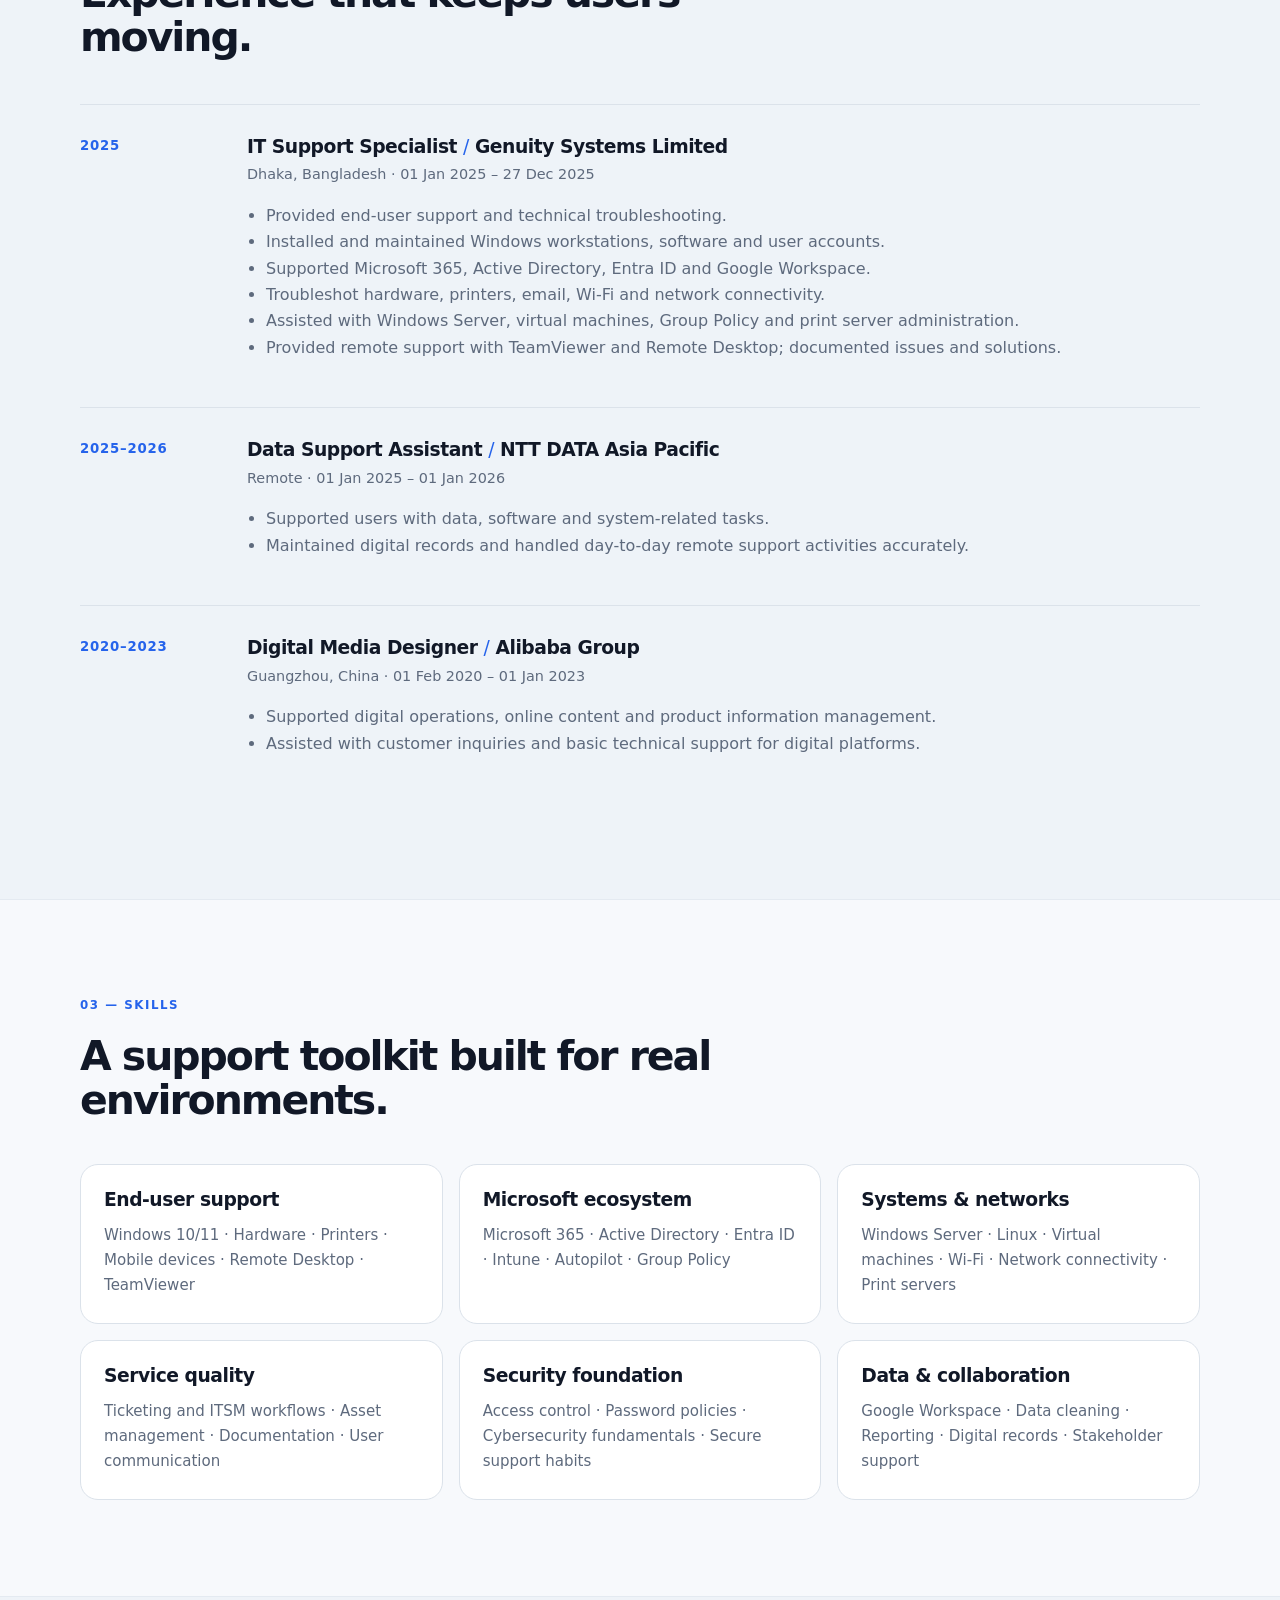
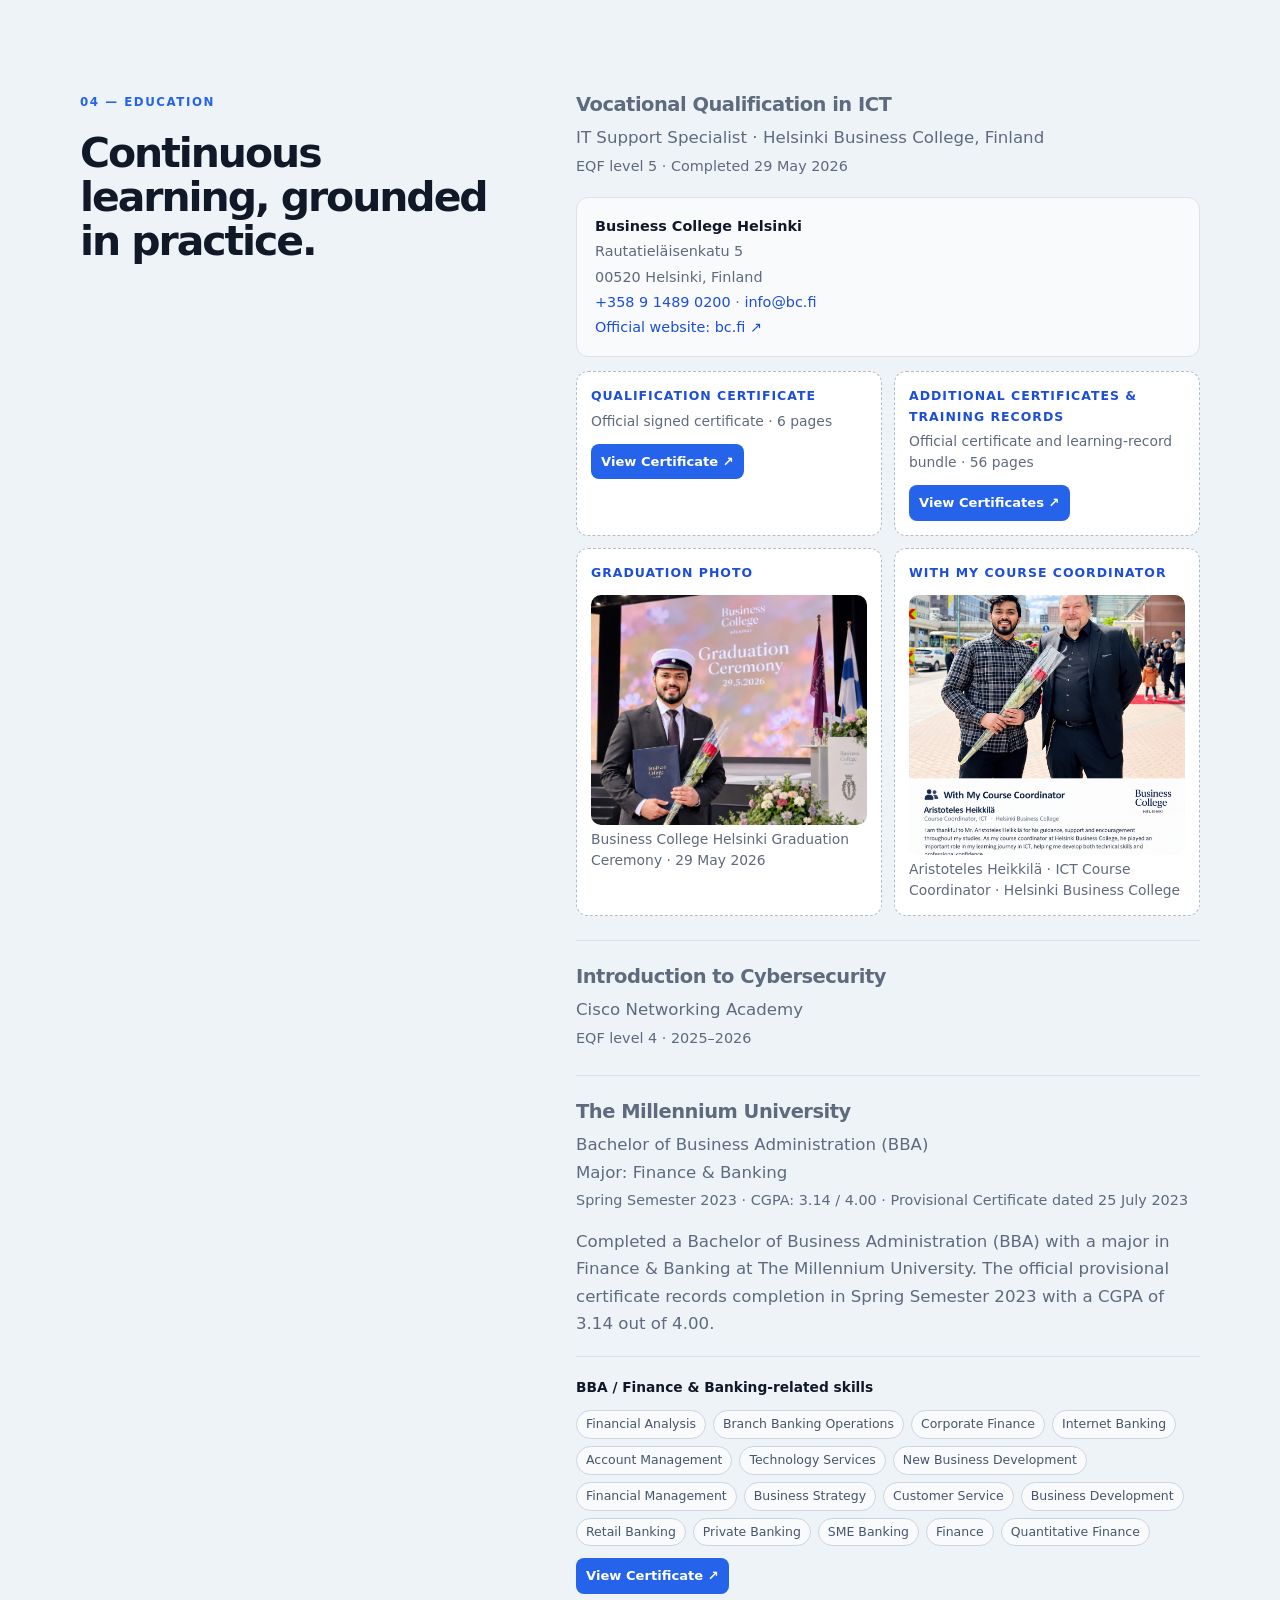
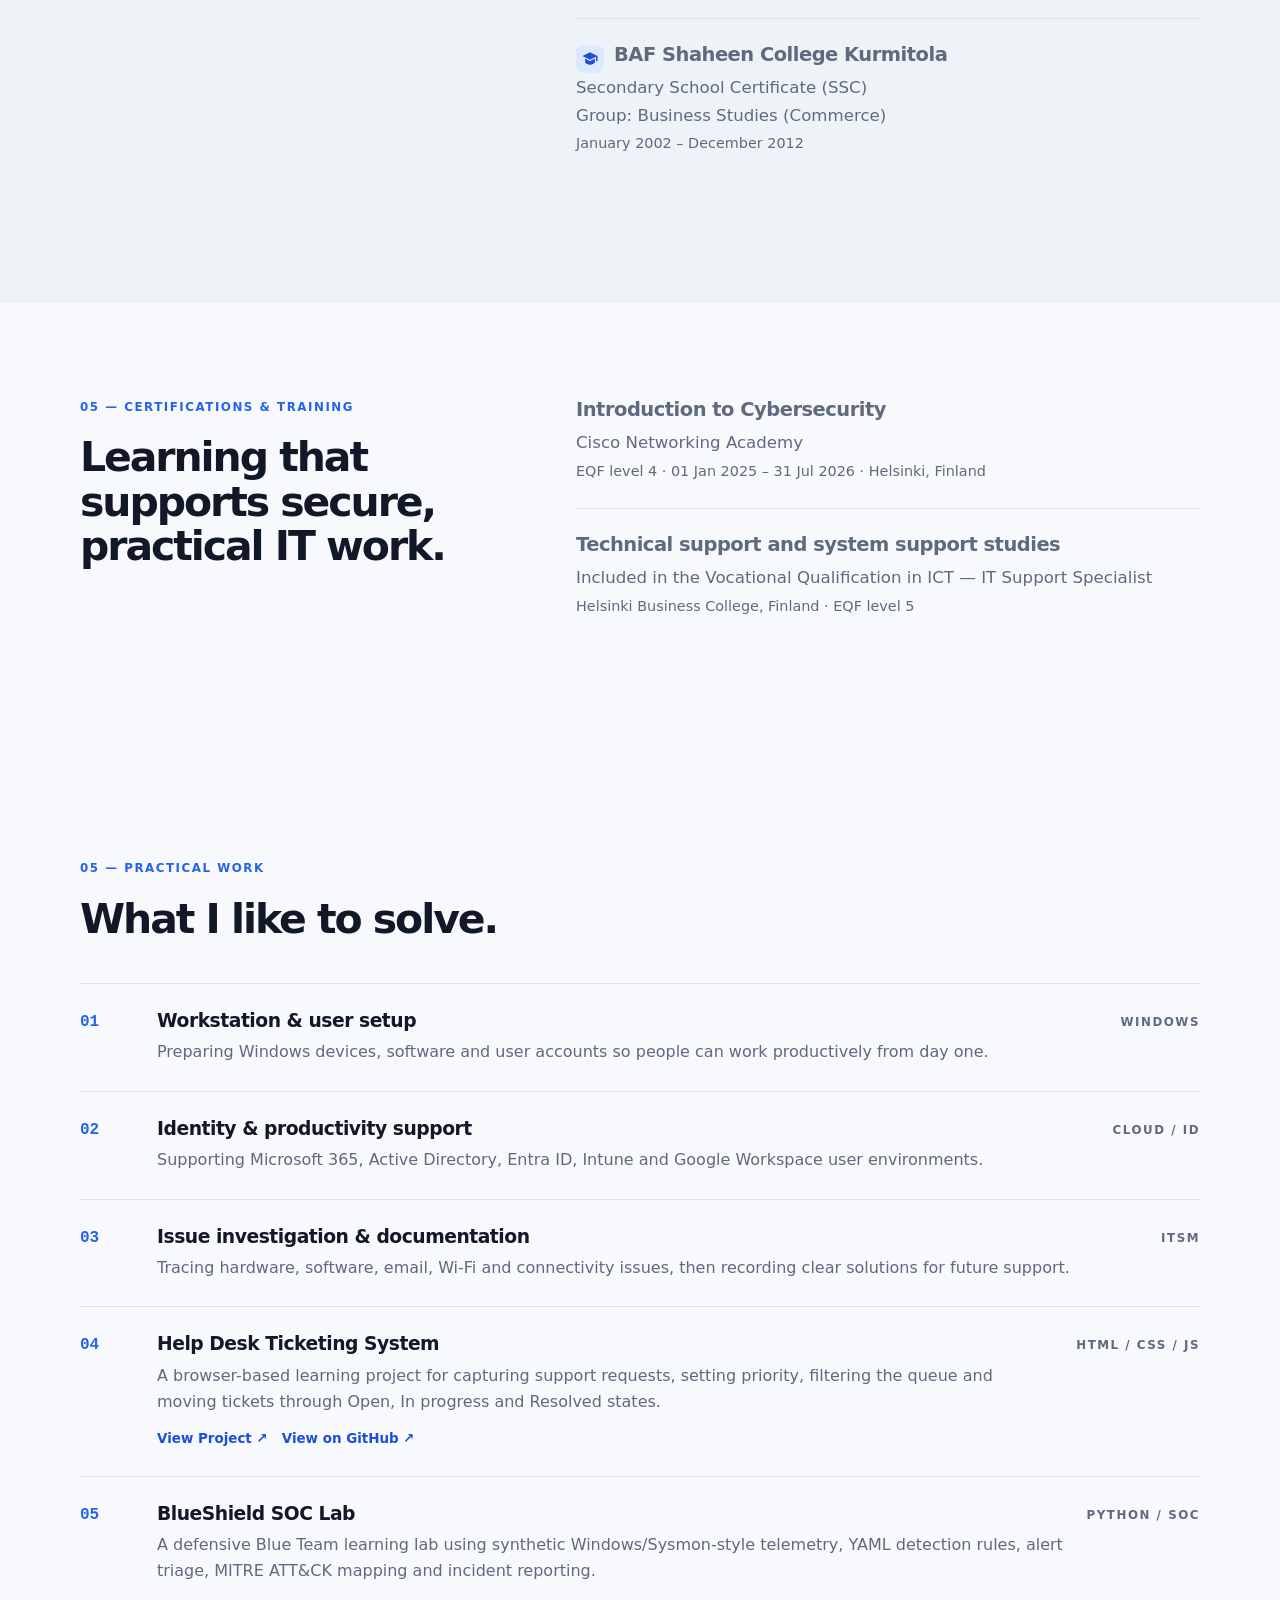
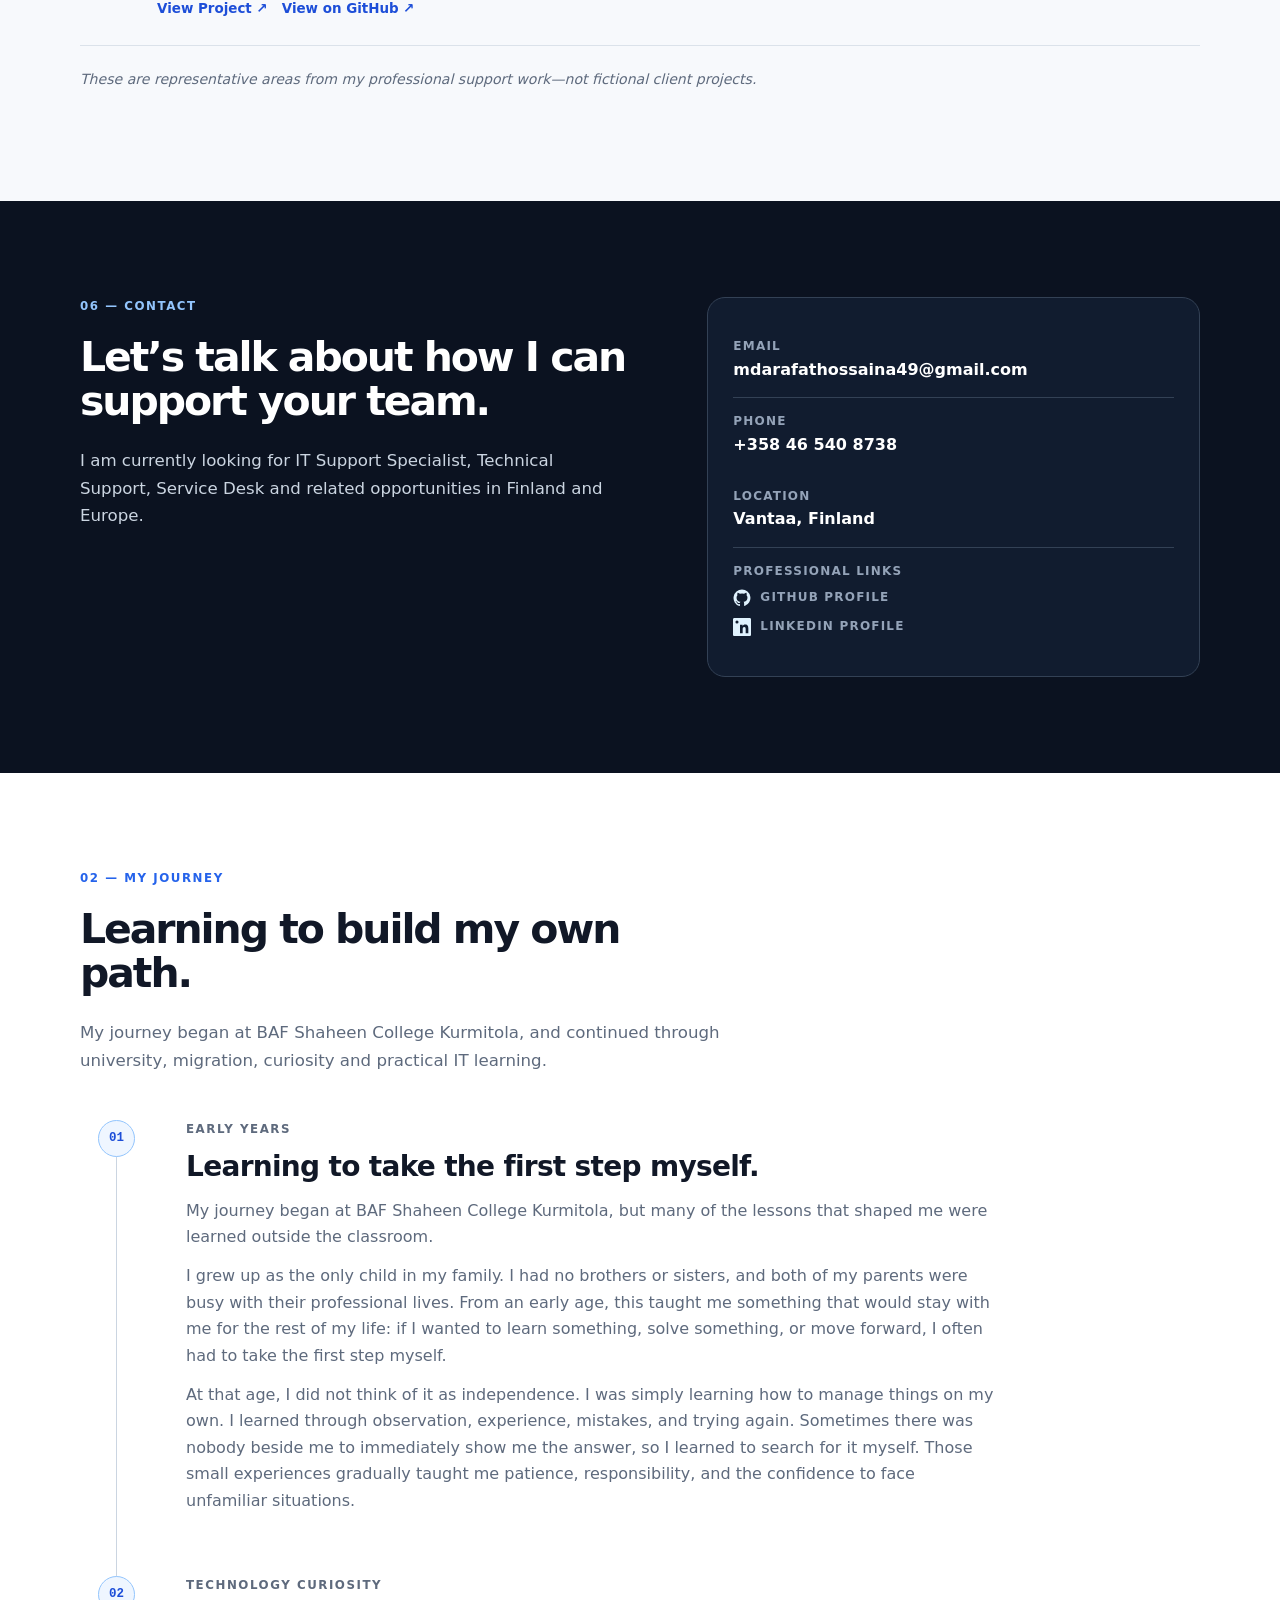
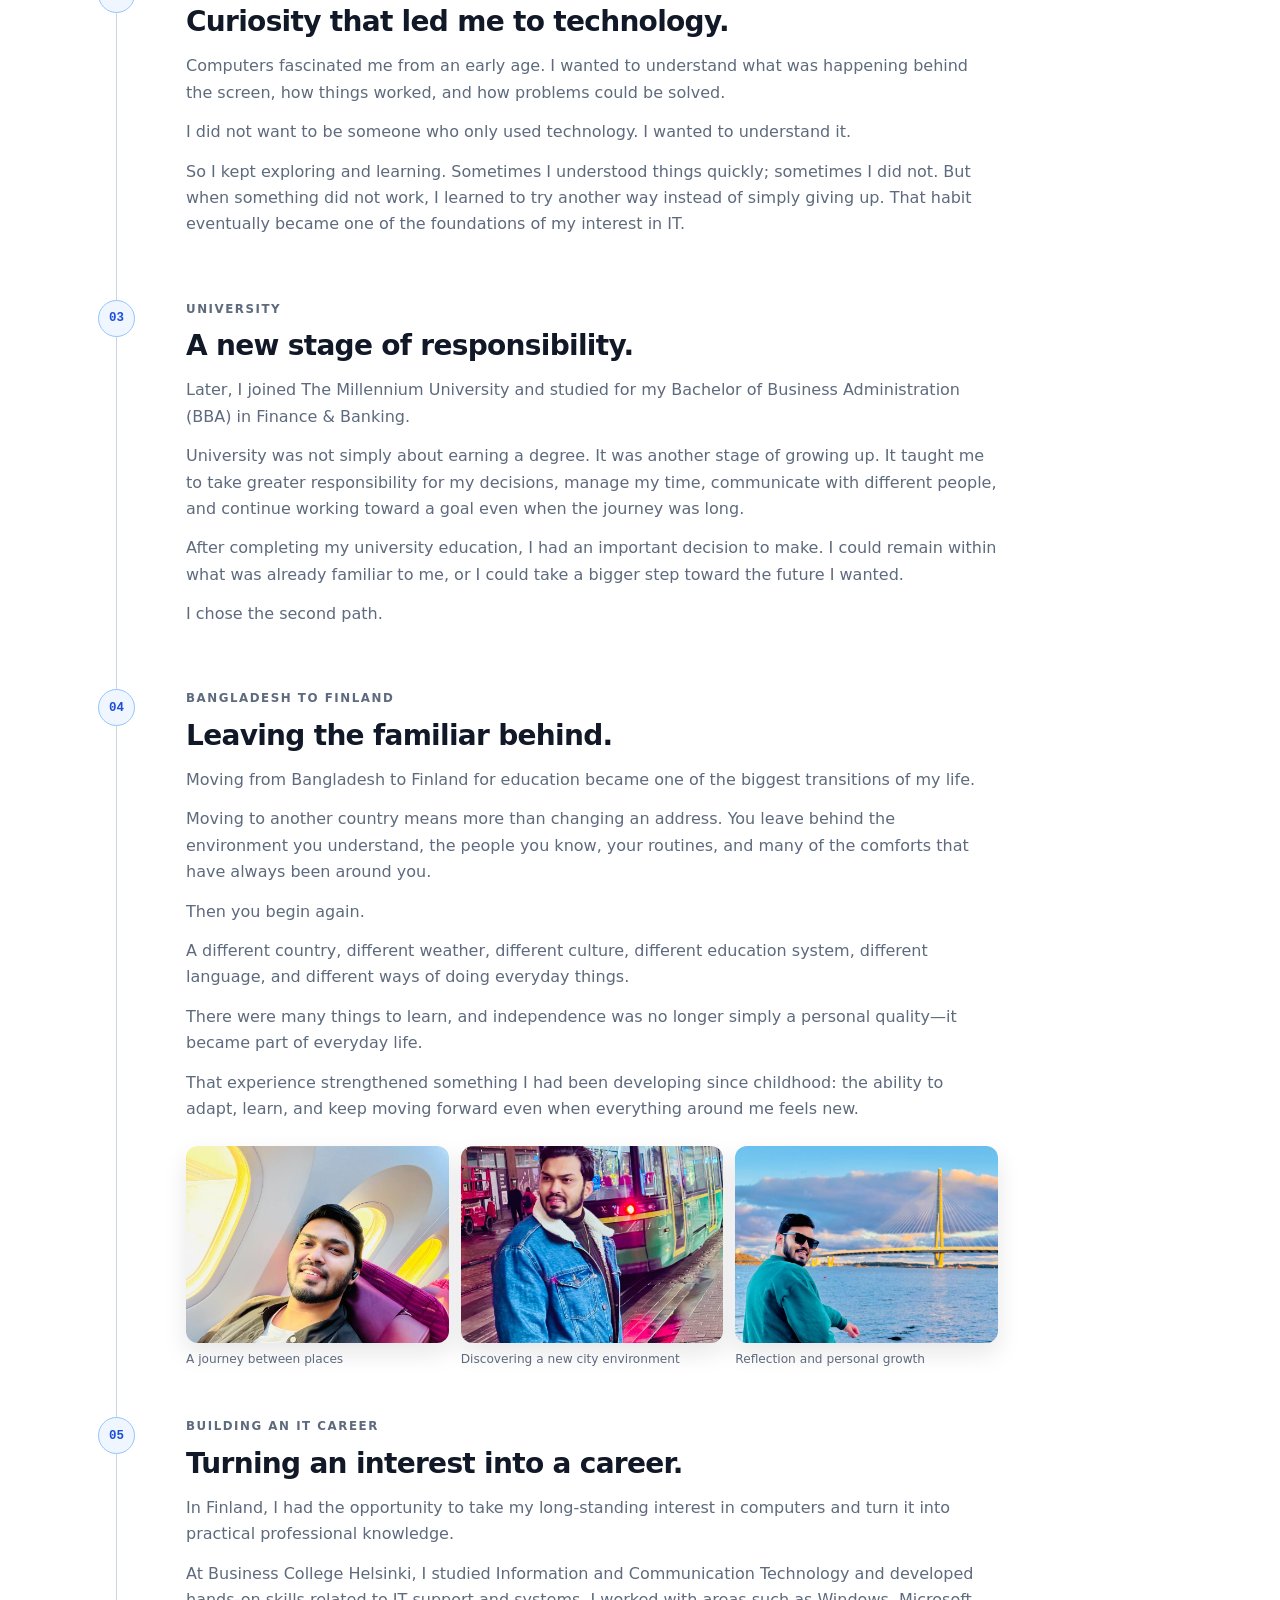
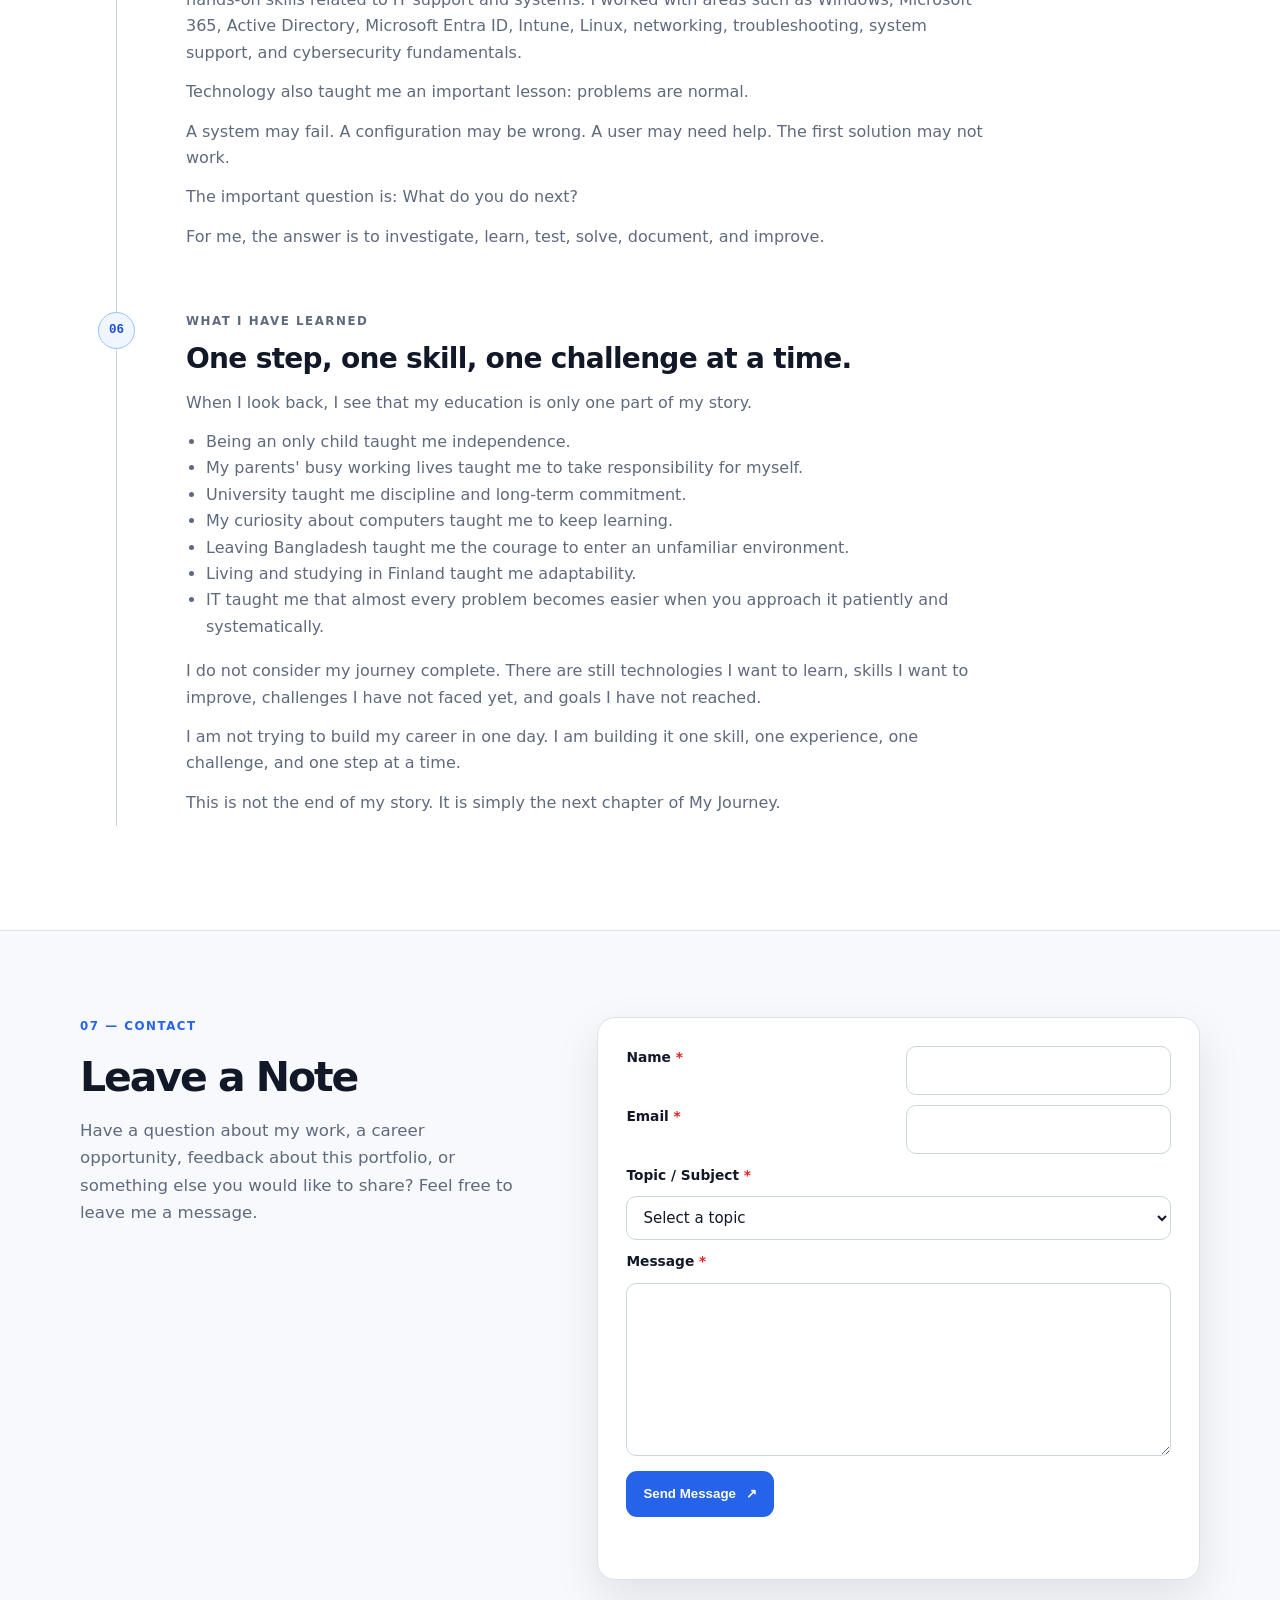
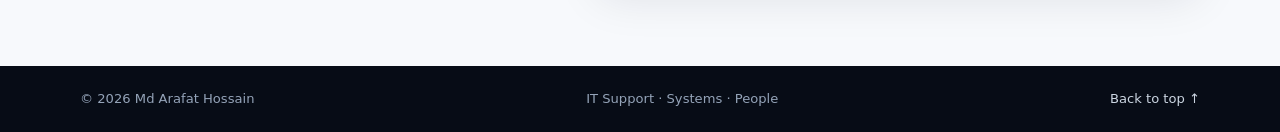
==== commit 8bb7ba5f: "Add BlueShield SOC Lab project card" ====
--- a/index.html
+++ b/index.html
@@ -96,7 +96,7 @@
 
     <section class="section" id="projects">
       <div class="container"><p class="section-kicker">05 — PRACTICAL WORK</p><h2>What I like to solve.</h2>
-        <div class="project-list"><article class="project-row"><span class="project-number">01</span><div><h3>Workstation & user setup</h3><p>Preparing Windows devices, software and user accounts so people can work productively from day one.</p></div><span class="project-tag">WINDOWS</span></article><article class="project-row"><span class="project-number">02</span><div><h3>Identity & productivity support</h3><p>Supporting Microsoft 365, Active Directory, Entra ID, Intune and Google Workspace user environments.</p></div><span class="project-tag">CLOUD / ID</span></article><article class="project-row"><span class="project-number">03</span><div><h3>Issue investigation & documentation</h3><p>Tracing hardware, software, email, Wi-Fi and connectivity issues, then recording clear solutions for future support.</p></div><span class="project-tag">ITSM</span></article><article class="project-row project-row-linked"><span class="project-number">04</span><div><h3>Help Desk Ticketing System</h3><p>A browser-based learning project for capturing support requests, setting priority, filtering the queue and moving tickets through Open, In progress and Resolved states.</p><div class="project-links"><a href="https://arafatict.github.io/helpdesk-ticketing-system/" target="_blank" rel="noopener">View Project ↗</a><a href="https://github.com/arafatict/helpdesk-ticketing-system" target="_blank" rel="noopener">View on GitHub ↗</a></div></div><span class="project-tag">HTML / CSS / JS</span></article></div>
+        <div class="project-list"><article class="project-row"><span class="project-number">01</span><div><h3>Workstation & user setup</h3><p>Preparing Windows devices, software and user accounts so people can work productively from day one.</p></div><span class="project-tag">WINDOWS</span></article><article class="project-row"><span class="project-number">02</span><div><h3>Identity & productivity support</h3><p>Supporting Microsoft 365, Active Directory, Entra ID, Intune and Google Workspace user environments.</p></div><span class="project-tag">CLOUD / ID</span></article><article class="project-row"><span class="project-number">03</span><div><h3>Issue investigation & documentation</h3><p>Tracing hardware, software, email, Wi-Fi and connectivity issues, then recording clear solutions for future support.</p></div><span class="project-tag">ITSM</span></article><article class="project-row project-row-linked"><span class="project-number">04</span><div><h3>Help Desk Ticketing System</h3><p>A browser-based learning project for capturing support requests, setting priority, filtering the queue and moving tickets through Open, In progress and Resolved states.</p><div class="project-links"><a href="https://arafatict.github.io/helpdesk-ticketing-system/" target="_blank" rel="noopener">View Project ↗</a><a href="https://github.com/arafatict/helpdesk-ticketing-system" target="_blank" rel="noopener">View on GitHub ↗</a></div></div><span class="project-tag">HTML / CSS / JS</span></article><article class="project-row project-row-linked"><span class="project-number">05</span><div><h3>BlueShield SOC Lab</h3><p>A defensive Blue Team learning lab using synthetic Windows/Sysmon-style telemetry, YAML detection rules, alert triage, MITRE ATT&amp;CK mapping and incident reporting.</p><div class="project-links"><a href="https://arafatict.github.io/blueshield-soc-lab/" target="_blank" rel="noopener">View Project ↗</a><a href="https://github.com/arafatict/blueshield-soc-lab" target="_blank" rel="noopener">View on GitHub ↗</a></div></div><span class="project-tag">PYTHON / SOC</span></article></div>
         <p class="note">These are representative areas from my professional support work—not fictional client projects.</p>
       </div>
     </section>
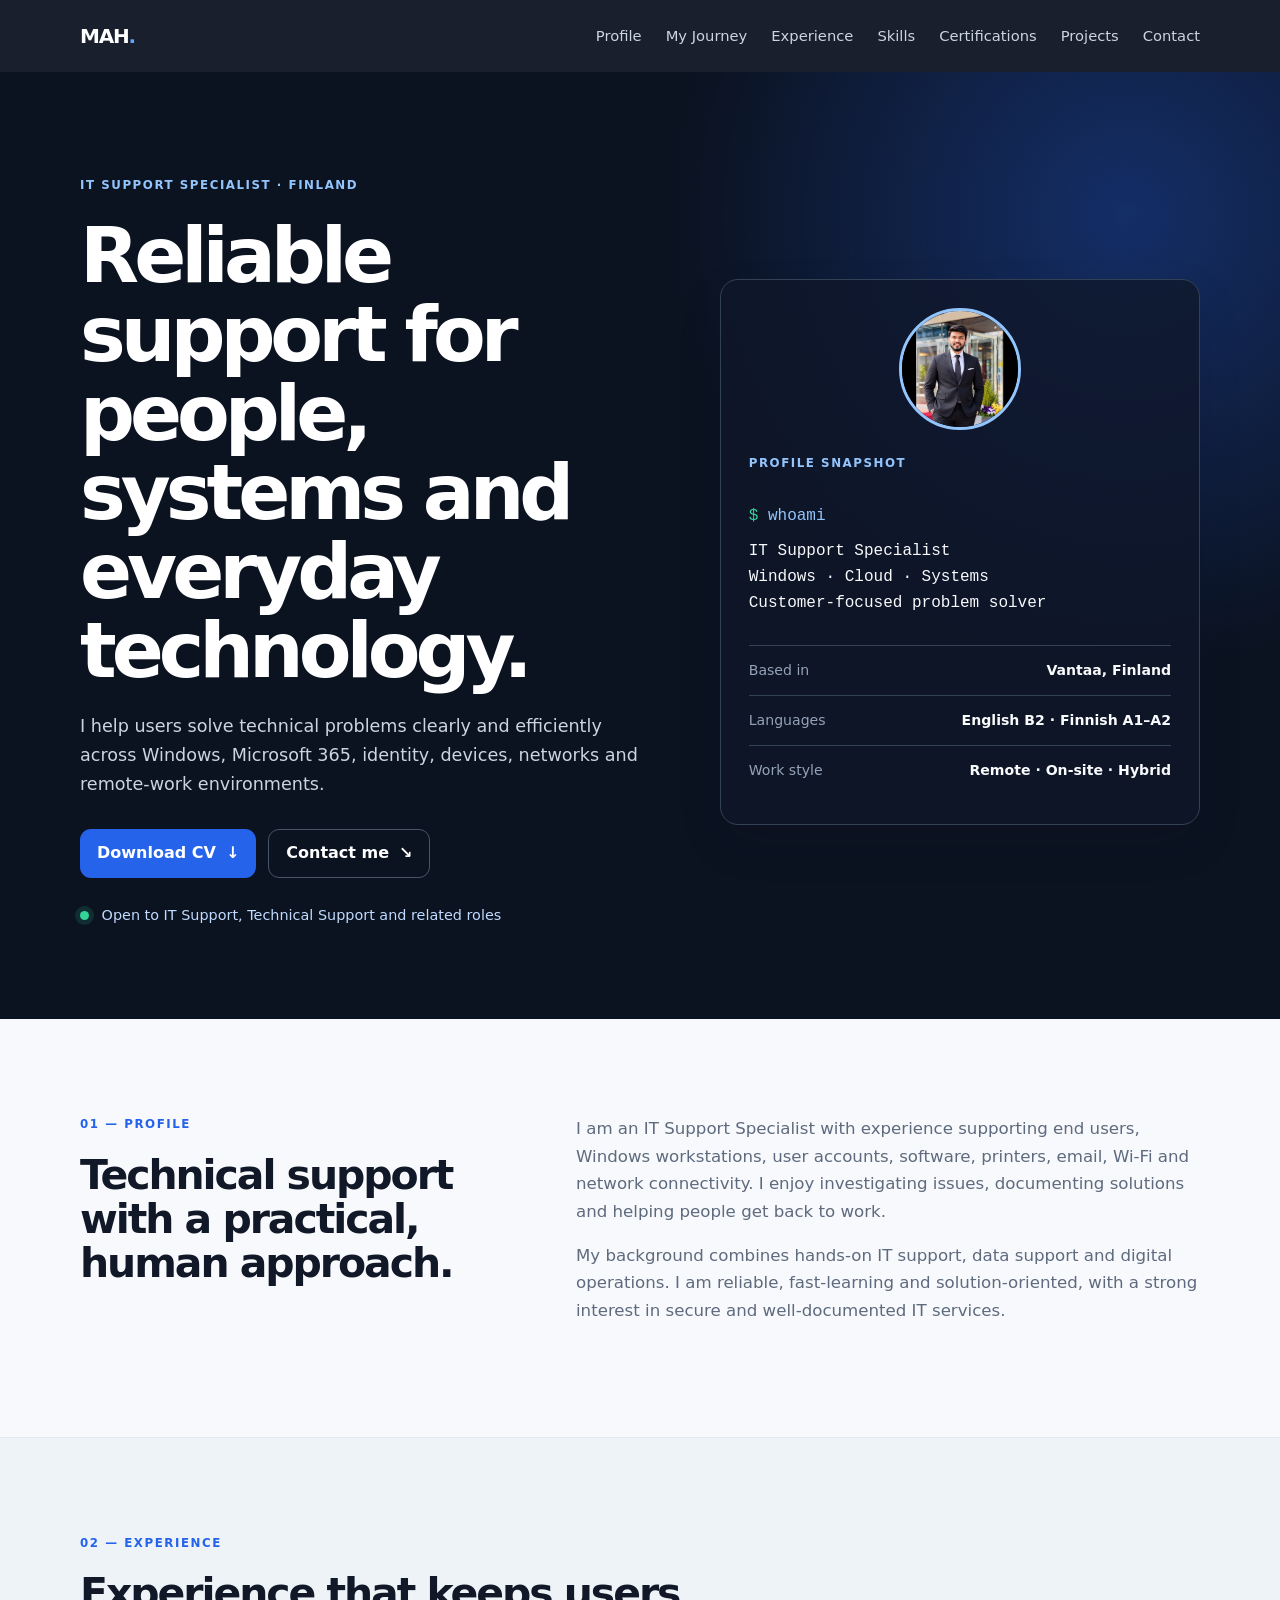
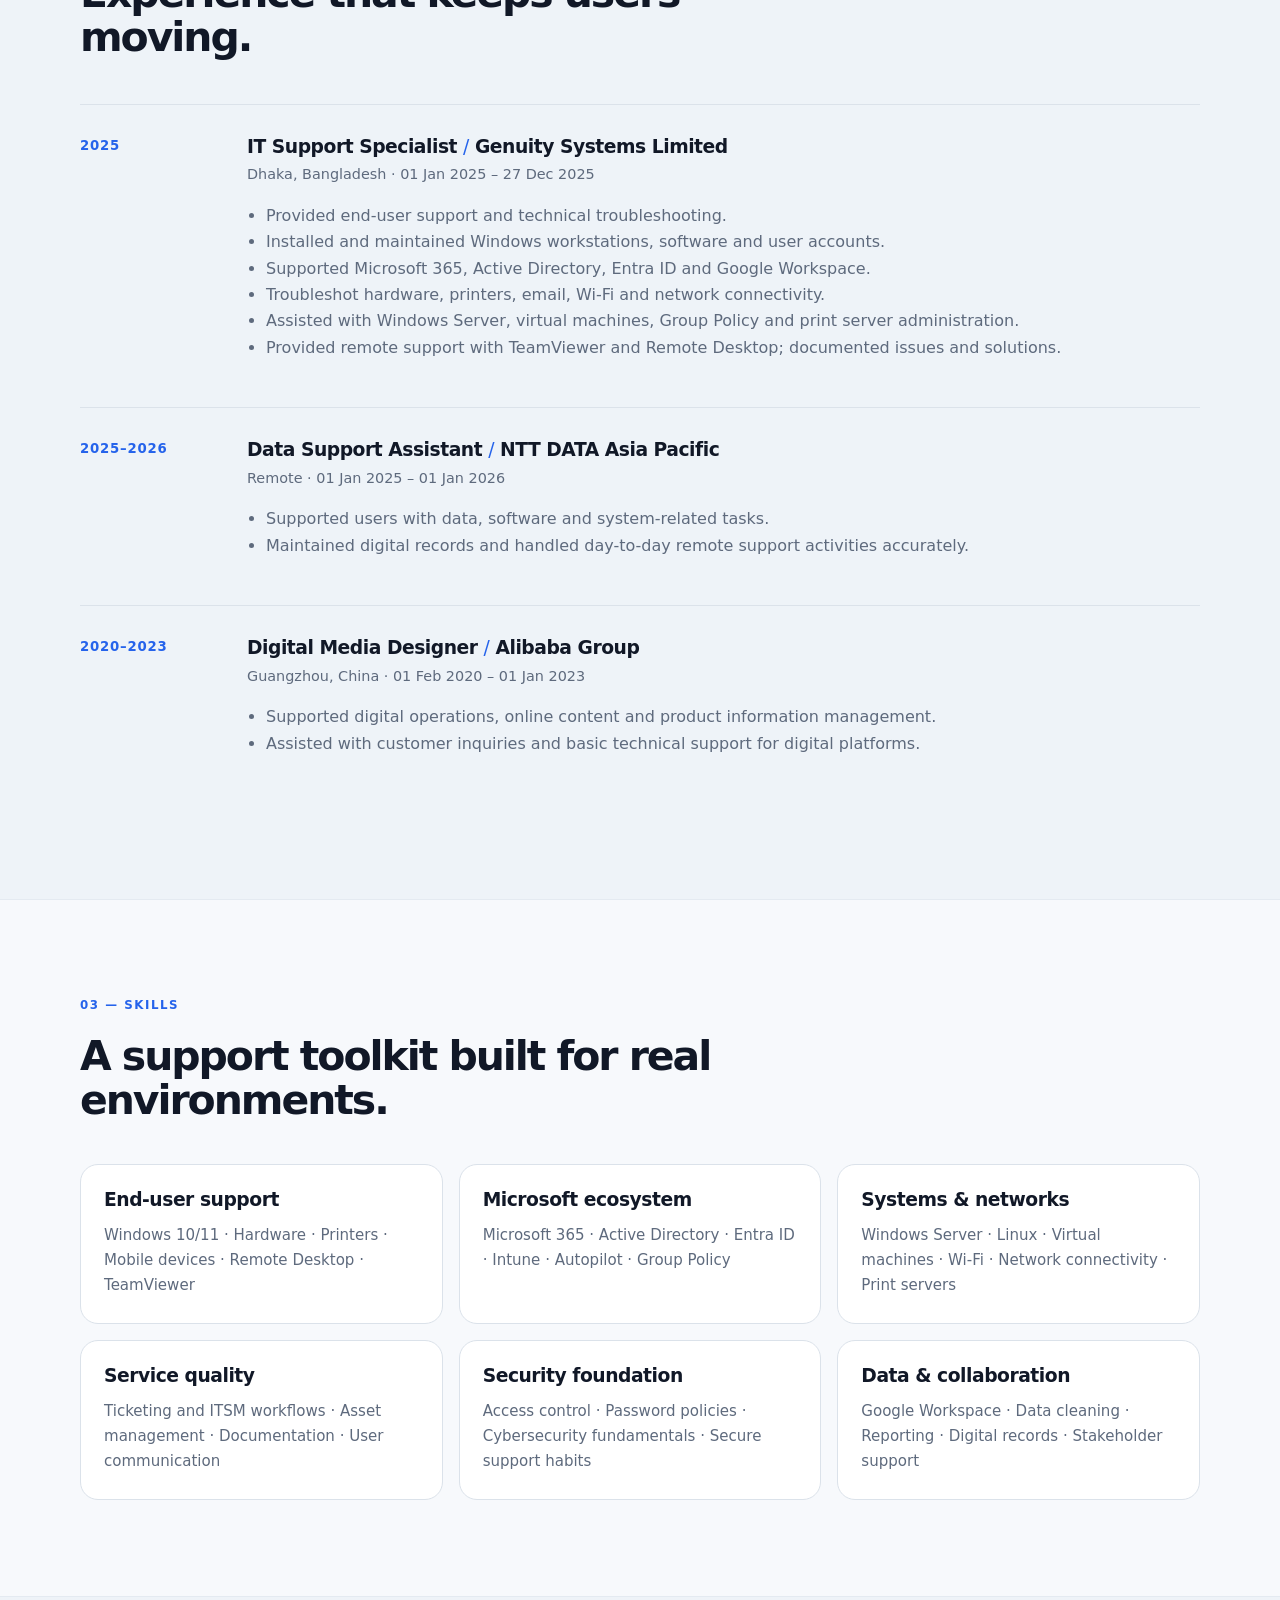
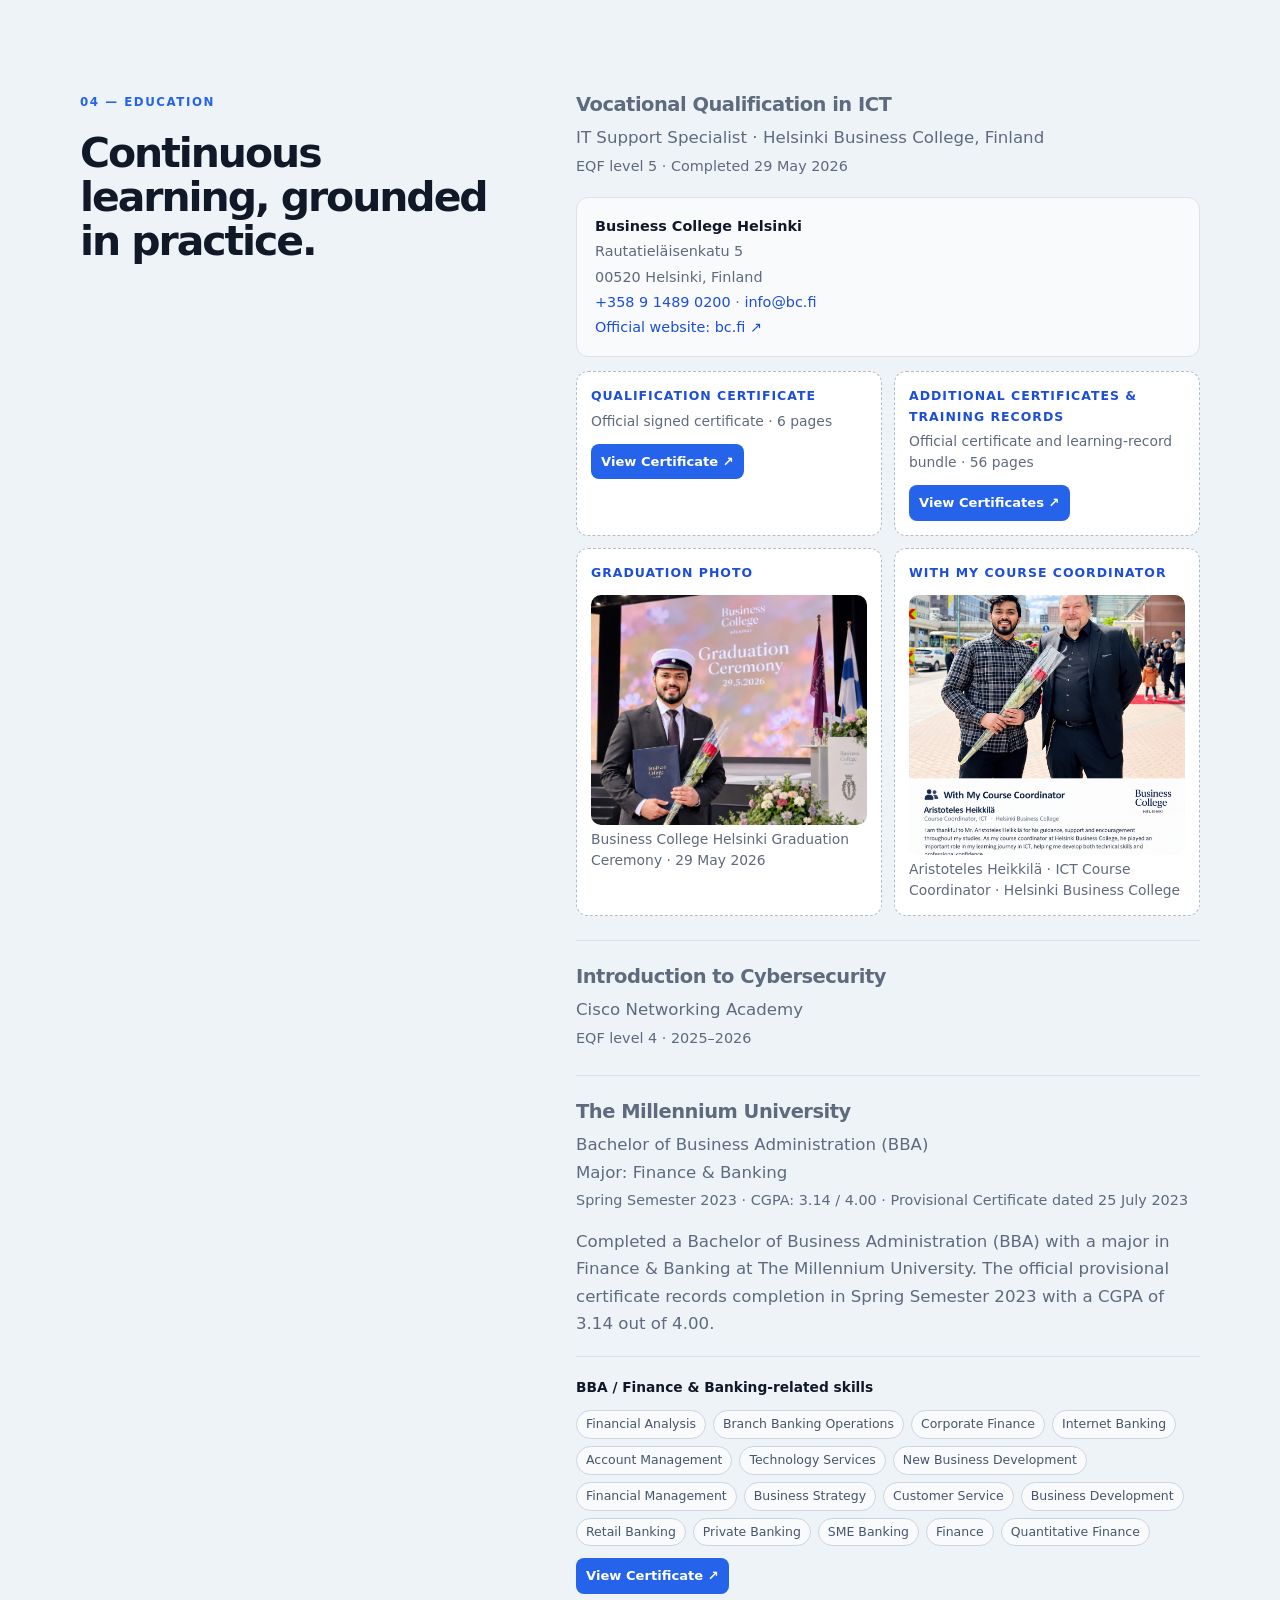
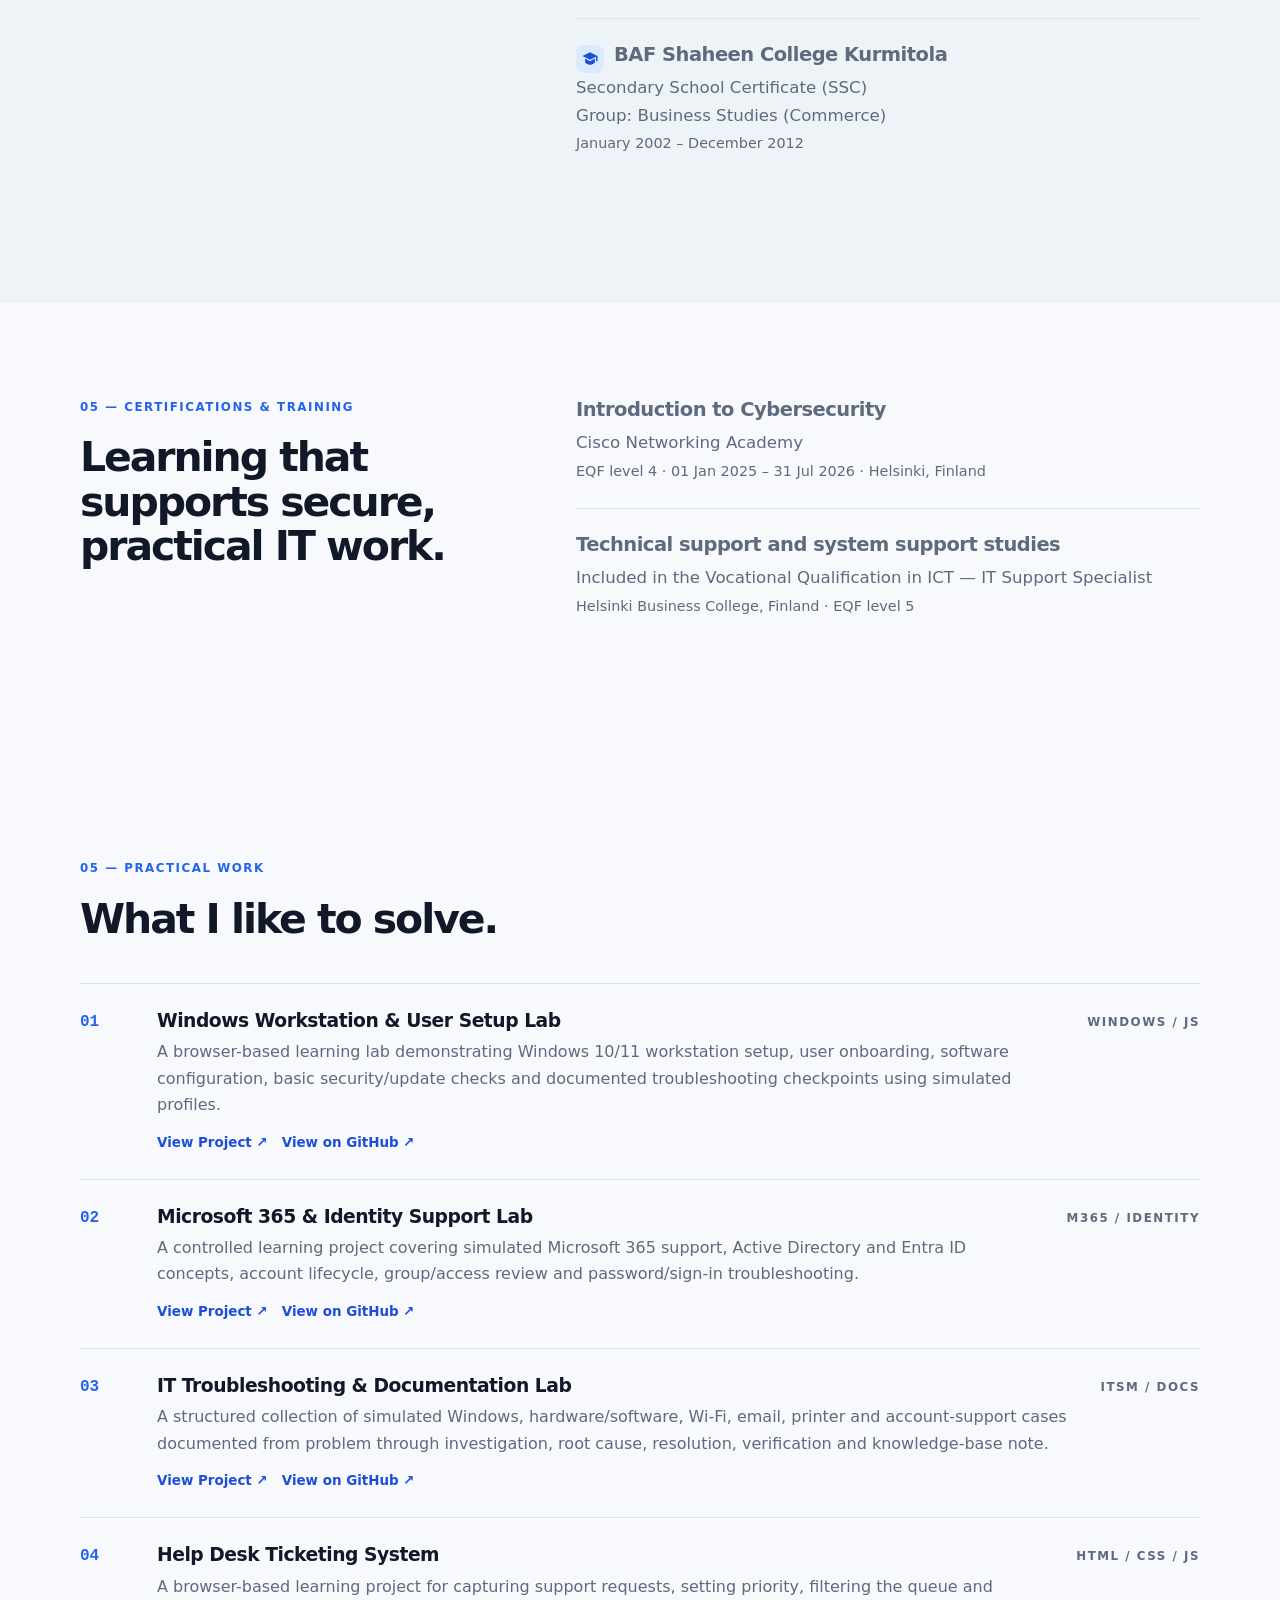
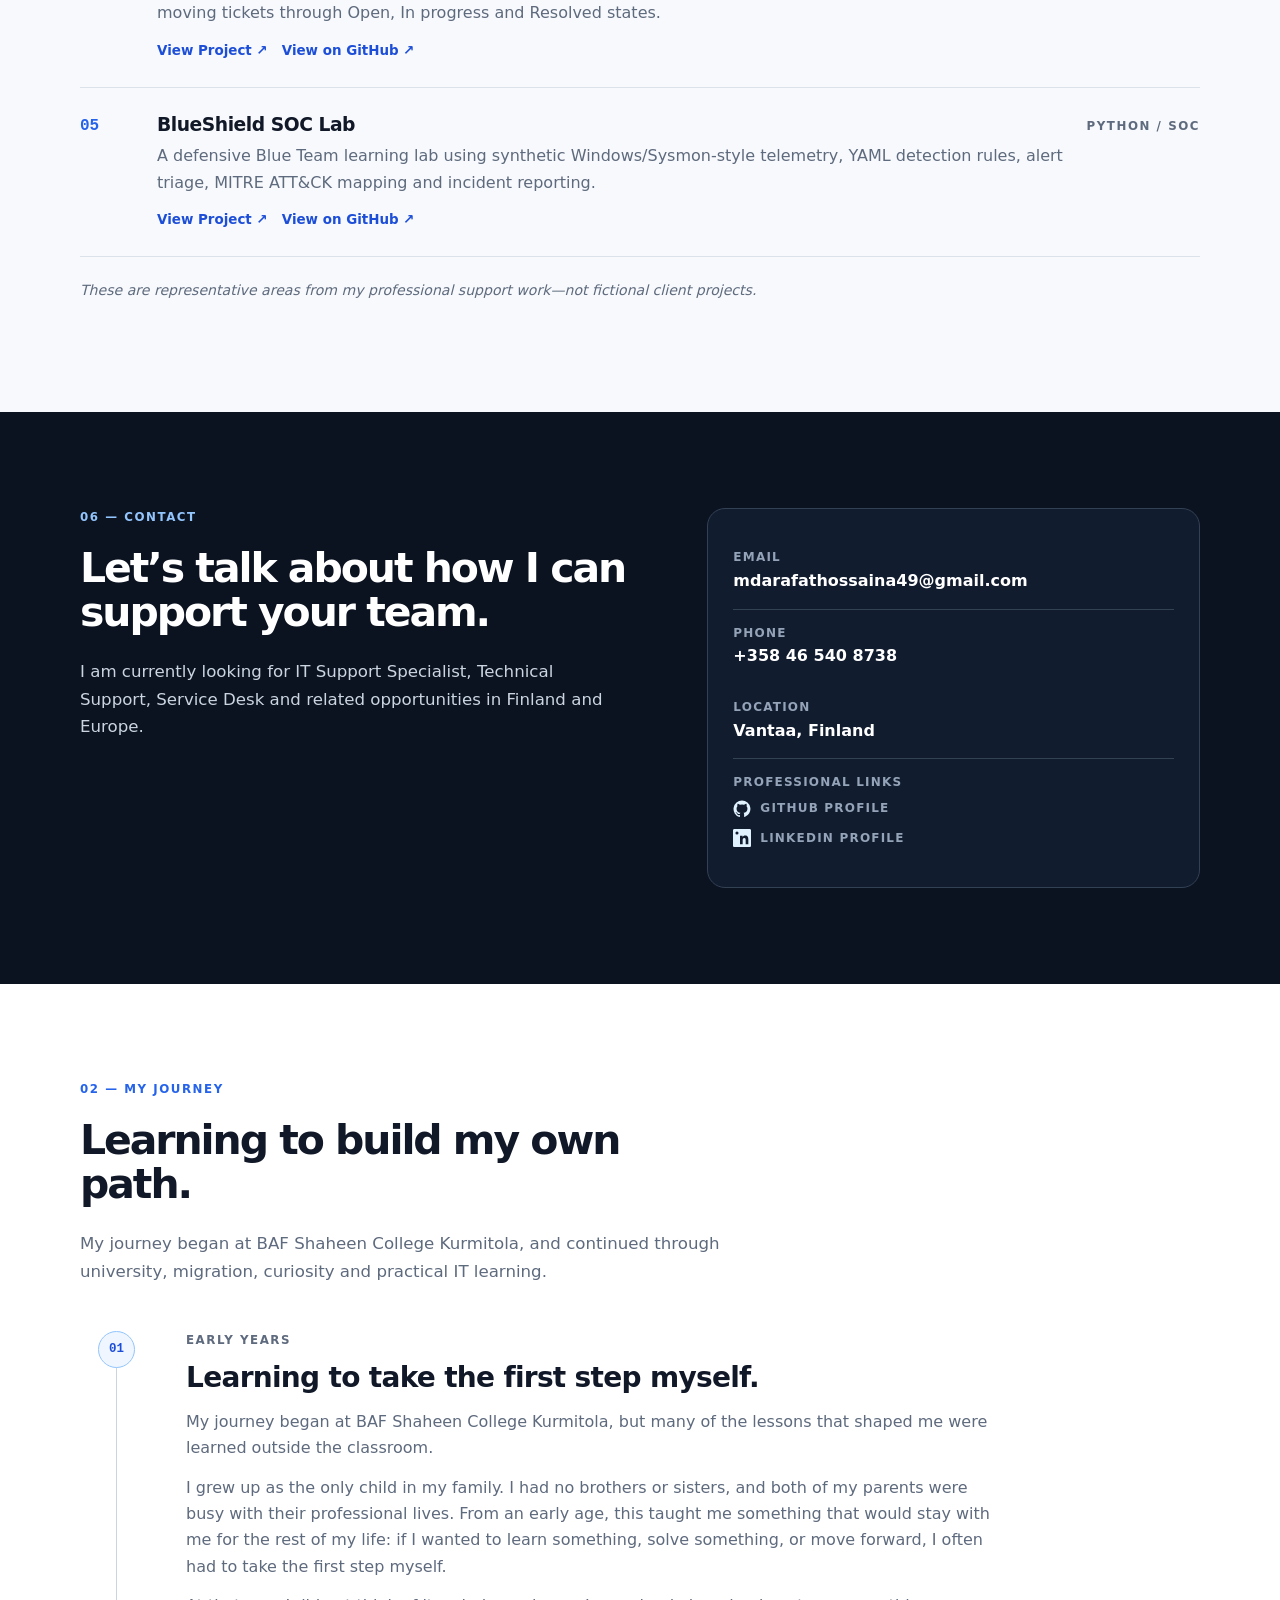
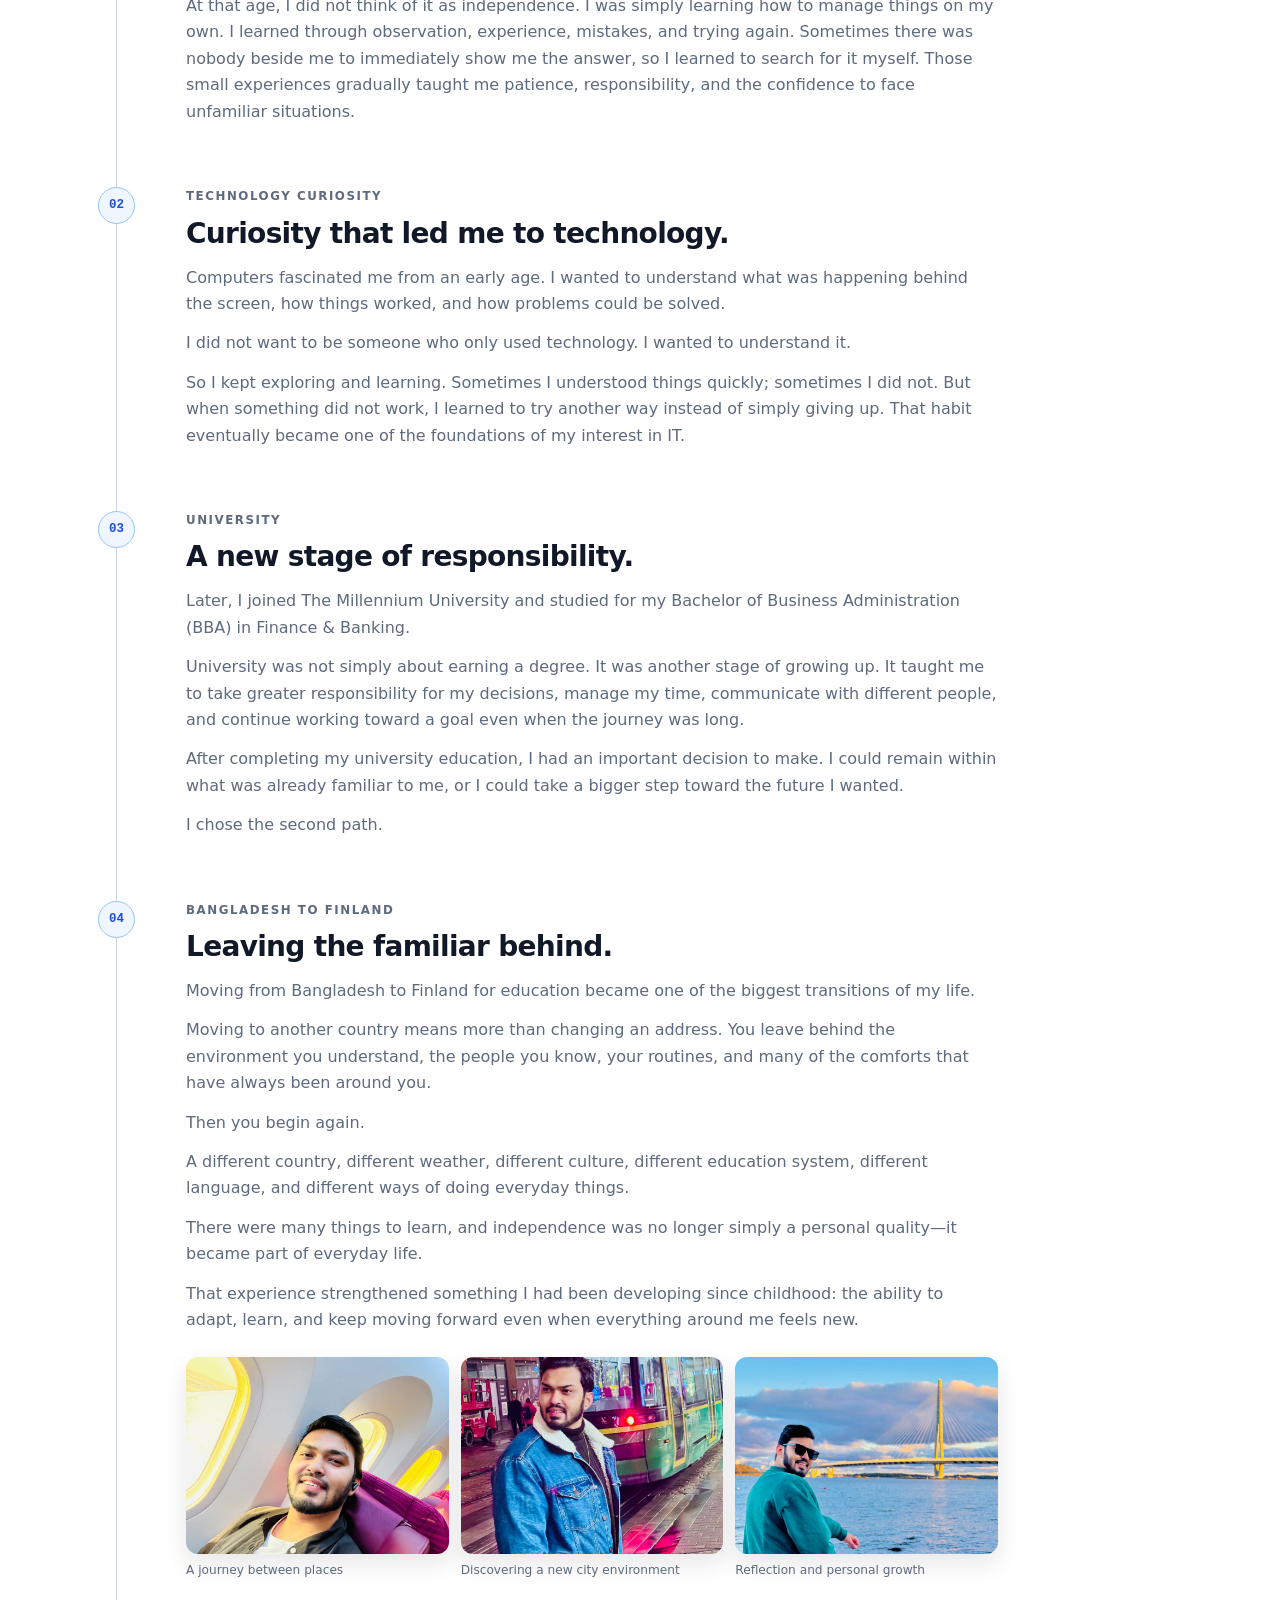
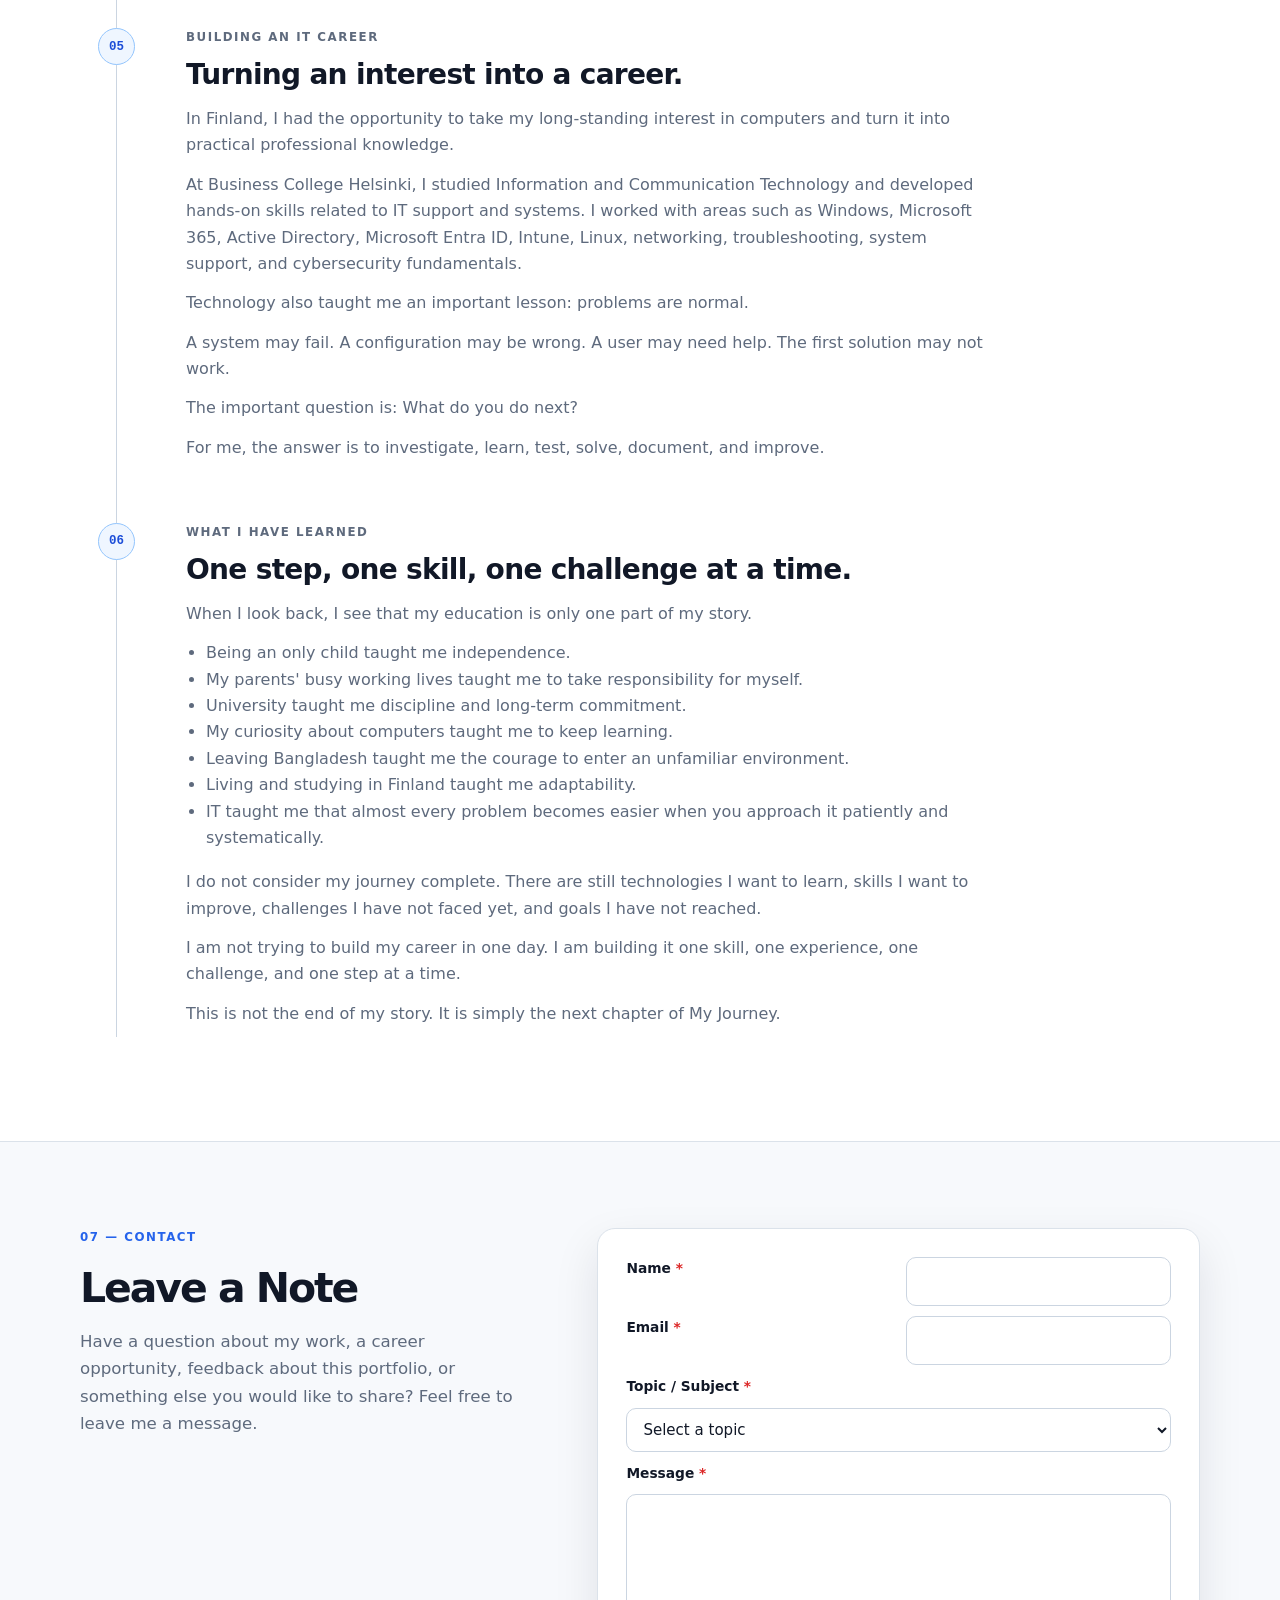
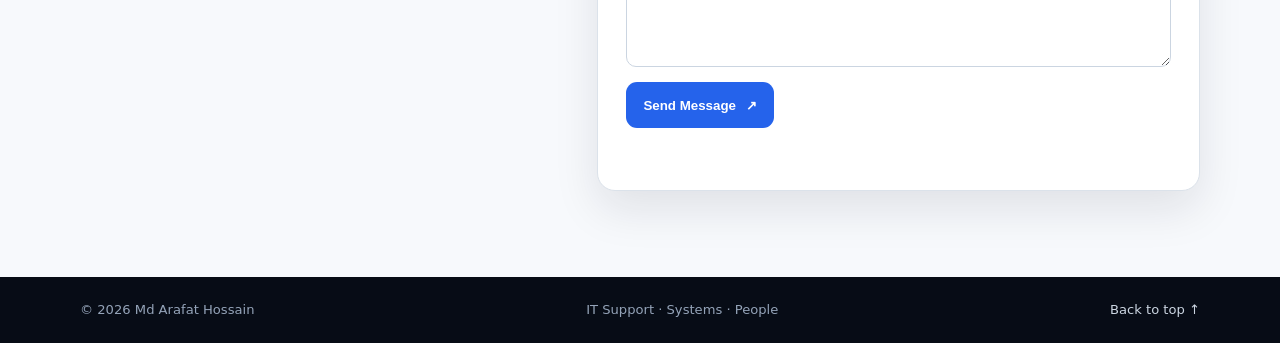
==== commit 5f85960e: "Add three hands-on IT support project cards" ====
--- a/index.html
+++ b/index.html
@@ -96,7 +96,7 @@
 
     <section class="section" id="projects">
       <div class="container"><p class="section-kicker">05 — PRACTICAL WORK</p><h2>What I like to solve.</h2>
-        <div class="project-list"><article class="project-row"><span class="project-number">01</span><div><h3>Workstation & user setup</h3><p>Preparing Windows devices, software and user accounts so people can work productively from day one.</p></div><span class="project-tag">WINDOWS</span></article><article class="project-row"><span class="project-number">02</span><div><h3>Identity & productivity support</h3><p>Supporting Microsoft 365, Active Directory, Entra ID, Intune and Google Workspace user environments.</p></div><span class="project-tag">CLOUD / ID</span></article><article class="project-row"><span class="project-number">03</span><div><h3>Issue investigation & documentation</h3><p>Tracing hardware, software, email, Wi-Fi and connectivity issues, then recording clear solutions for future support.</p></div><span class="project-tag">ITSM</span></article><article class="project-row project-row-linked"><span class="project-number">04</span><div><h3>Help Desk Ticketing System</h3><p>A browser-based learning project for capturing support requests, setting priority, filtering the queue and moving tickets through Open, In progress and Resolved states.</p><div class="project-links"><a href="https://arafatict.github.io/helpdesk-ticketing-system/" target="_blank" rel="noopener">View Project ↗</a><a href="https://github.com/arafatict/helpdesk-ticketing-system" target="_blank" rel="noopener">View on GitHub ↗</a></div></div><span class="project-tag">HTML / CSS / JS</span></article><article class="project-row project-row-linked"><span class="project-number">05</span><div><h3>BlueShield SOC Lab</h3><p>A defensive Blue Team learning lab using synthetic Windows/Sysmon-style telemetry, YAML detection rules, alert triage, MITRE ATT&amp;CK mapping and incident reporting.</p><div class="project-links"><a href="https://arafatict.github.io/blueshield-soc-lab/" target="_blank" rel="noopener">View Project ↗</a><a href="https://github.com/arafatict/blueshield-soc-lab" target="_blank" rel="noopener">View on GitHub ↗</a></div></div><span class="project-tag">PYTHON / SOC</span></article></div>
+        <div class="project-list"><article class="project-row project-row-linked"><span class="project-number">01</span><div><h3>Windows Workstation &amp; User Setup Lab</h3><p>A browser-based learning lab demonstrating Windows 10/11 workstation setup, user onboarding, software configuration, basic security/update checks and documented troubleshooting checkpoints using simulated profiles.</p><div class="project-links"><a href="https://arafatict.github.io/windows-workstation-support-lab/" target="_blank" rel="noopener">View Project ↗</a><a href="https://github.com/arafatict/windows-workstation-support-lab" target="_blank" rel="noopener">View on GitHub ↗</a></div></div><span class="project-tag">WINDOWS / JS</span></article><article class="project-row project-row-linked"><span class="project-number">02</span><div><h3>Microsoft 365 &amp; Identity Support Lab</h3><p>A controlled learning project covering simulated Microsoft 365 support, Active Directory and Entra ID concepts, account lifecycle, group/access review and password/sign-in troubleshooting.</p><div class="project-links"><a href="https://arafatict.github.io/microsoft365-identity-support-lab/" target="_blank" rel="noopener">View Project ↗</a><a href="https://github.com/arafatict/microsoft365-identity-support-lab" target="_blank" rel="noopener">View on GitHub ↗</a></div></div><span class="project-tag">M365 / IDENTITY</span></article><article class="project-row project-row-linked"><span class="project-number">03</span><div><h3>IT Troubleshooting &amp; Documentation Lab</h3><p>A structured collection of simulated Windows, hardware/software, Wi-Fi, email, printer and account-support cases documented from problem through investigation, root cause, resolution, verification and knowledge-base note.</p><div class="project-links"><a href="https://arafatict.github.io/it-troubleshooting-documentation-lab/" target="_blank" rel="noopener">View Project ↗</a><a href="https://github.com/arafatict/it-troubleshooting-documentation-lab" target="_blank" rel="noopener">View on GitHub ↗</a></div></div><span class="project-tag">ITSM / DOCS</span></article><article class="project-row project-row-linked"><span class="project-number">04</span><div><h3>Help Desk Ticketing System</h3><p>A browser-based learning project for capturing support requests, setting priority, filtering the queue and moving tickets through Open, In progress and Resolved states.</p><div class="project-links"><a href="https://arafatict.github.io/helpdesk-ticketing-system/" target="_blank" rel="noopener">View Project ↗</a><a href="https://github.com/arafatict/helpdesk-ticketing-system" target="_blank" rel="noopener">View on GitHub ↗</a></div></div><span class="project-tag">HTML / CSS / JS</span></article><article class="project-row project-row-linked"><span class="project-number">05</span><div><h3>BlueShield SOC Lab</h3><p>A defensive Blue Team learning lab using synthetic Windows/Sysmon-style telemetry, YAML detection rules, alert triage, MITRE ATT&amp;CK mapping and incident reporting.</p><div class="project-links"><a href="https://arafatict.github.io/blueshield-soc-lab/" target="_blank" rel="noopener">View Project ↗</a><a href="https://github.com/arafatict/blueshield-soc-lab" target="_blank" rel="noopener">View on GitHub ↗</a></div></div><span class="project-tag">PYTHON / SOC</span></article></div>
         <p class="note">These are representative areas from my professional support work—not fictional client projects.</p>
       </div>
     </section>
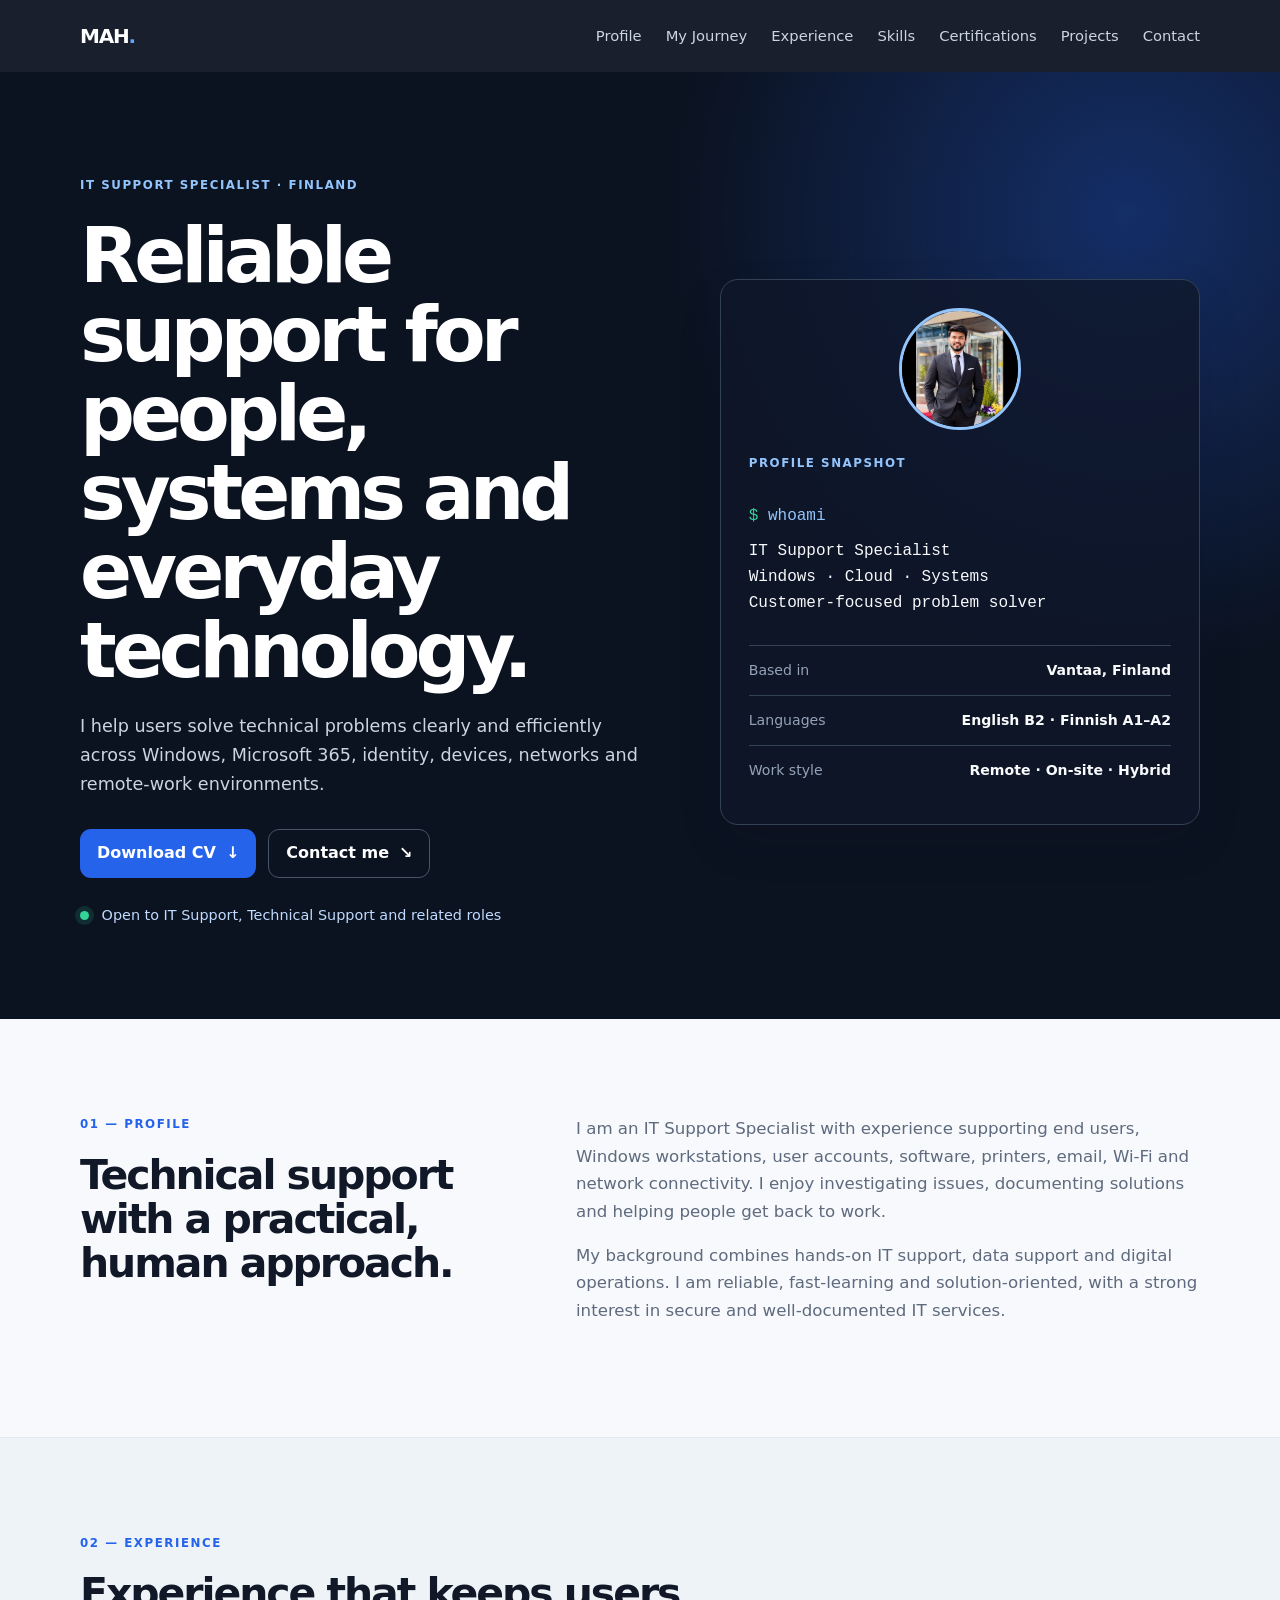
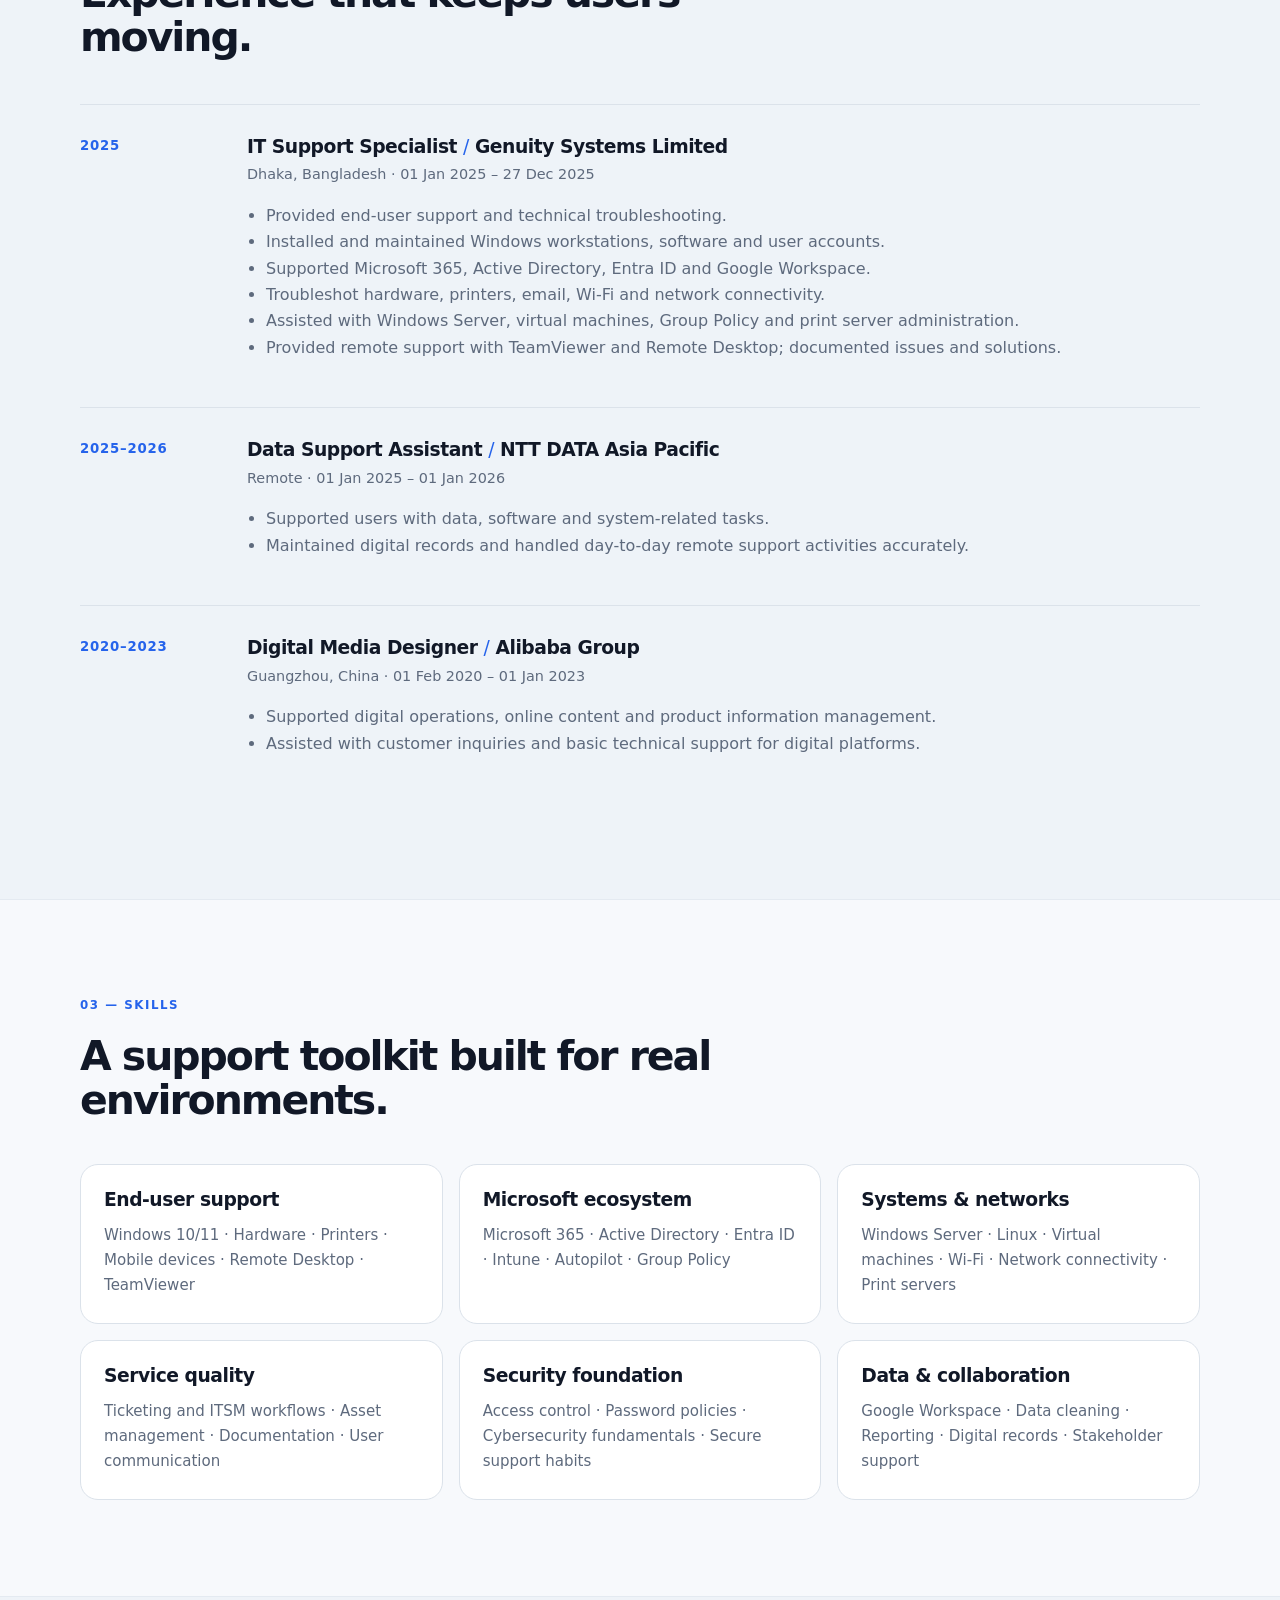
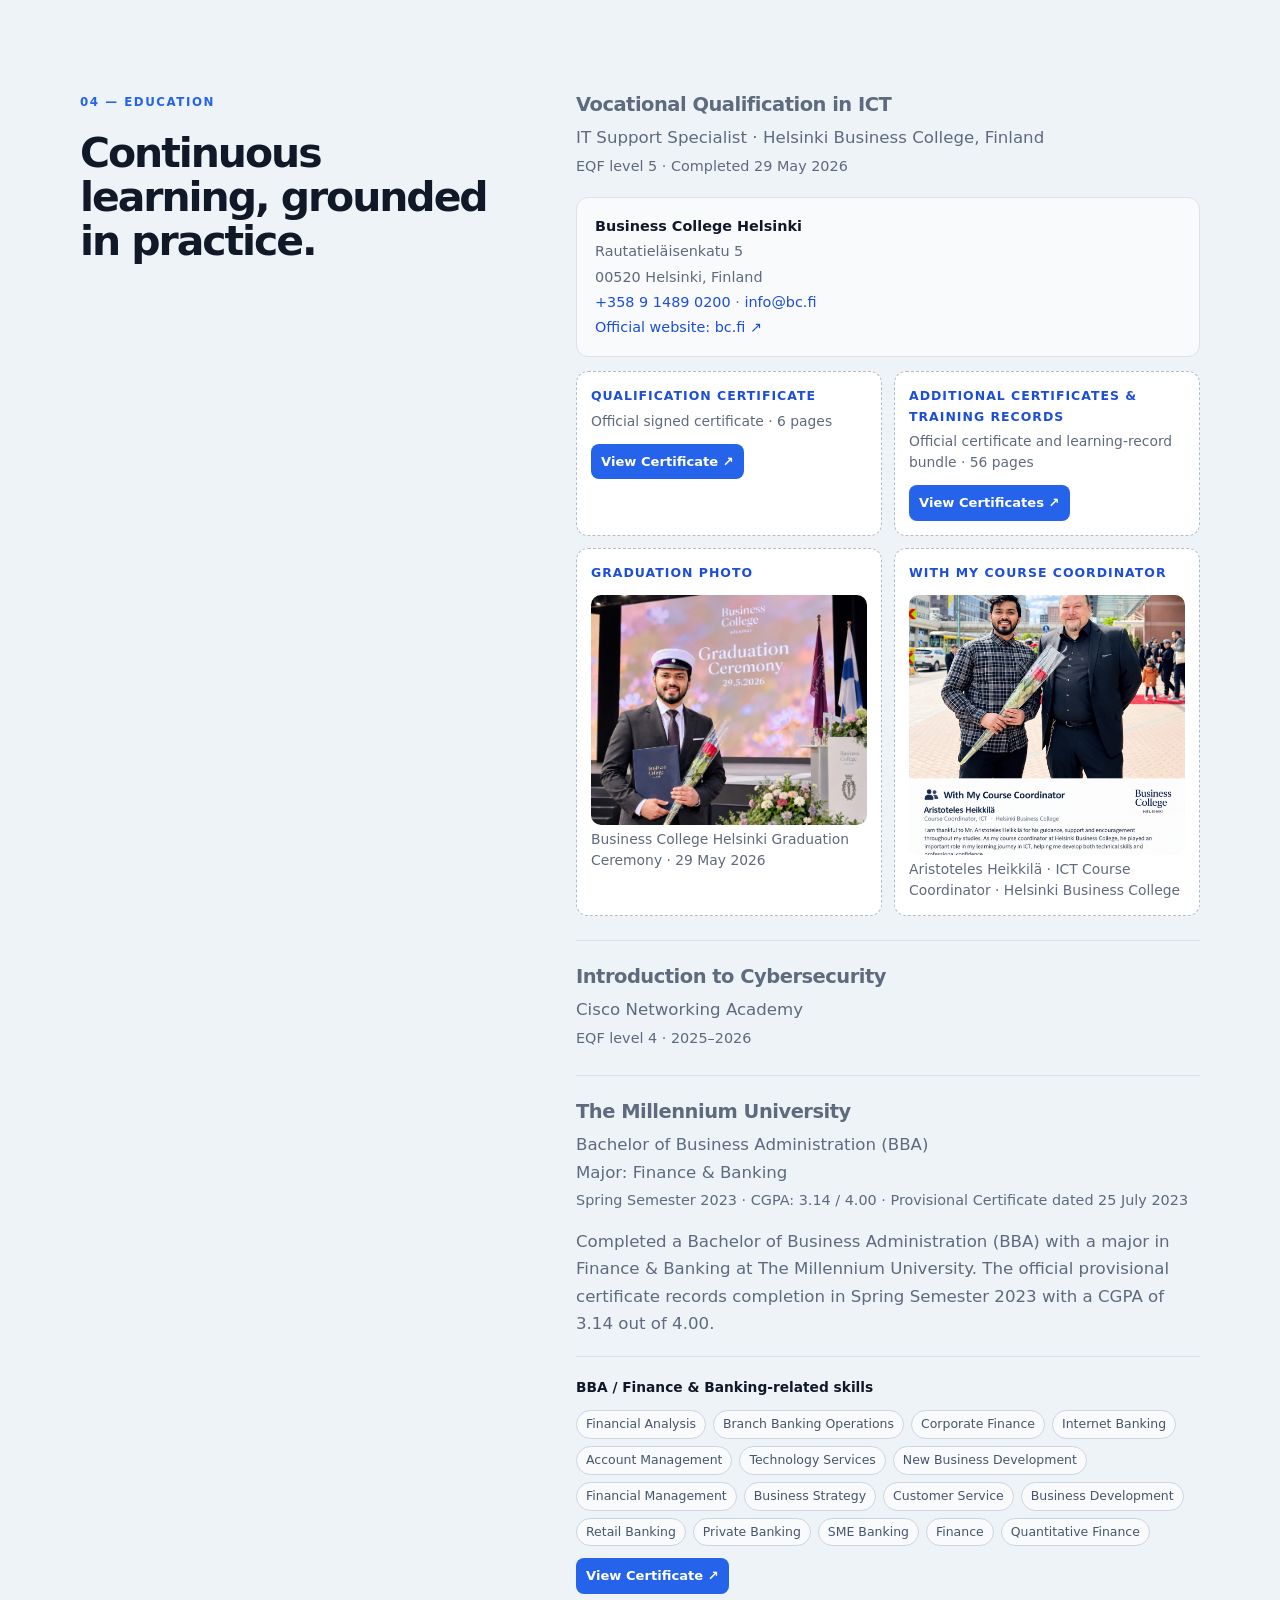
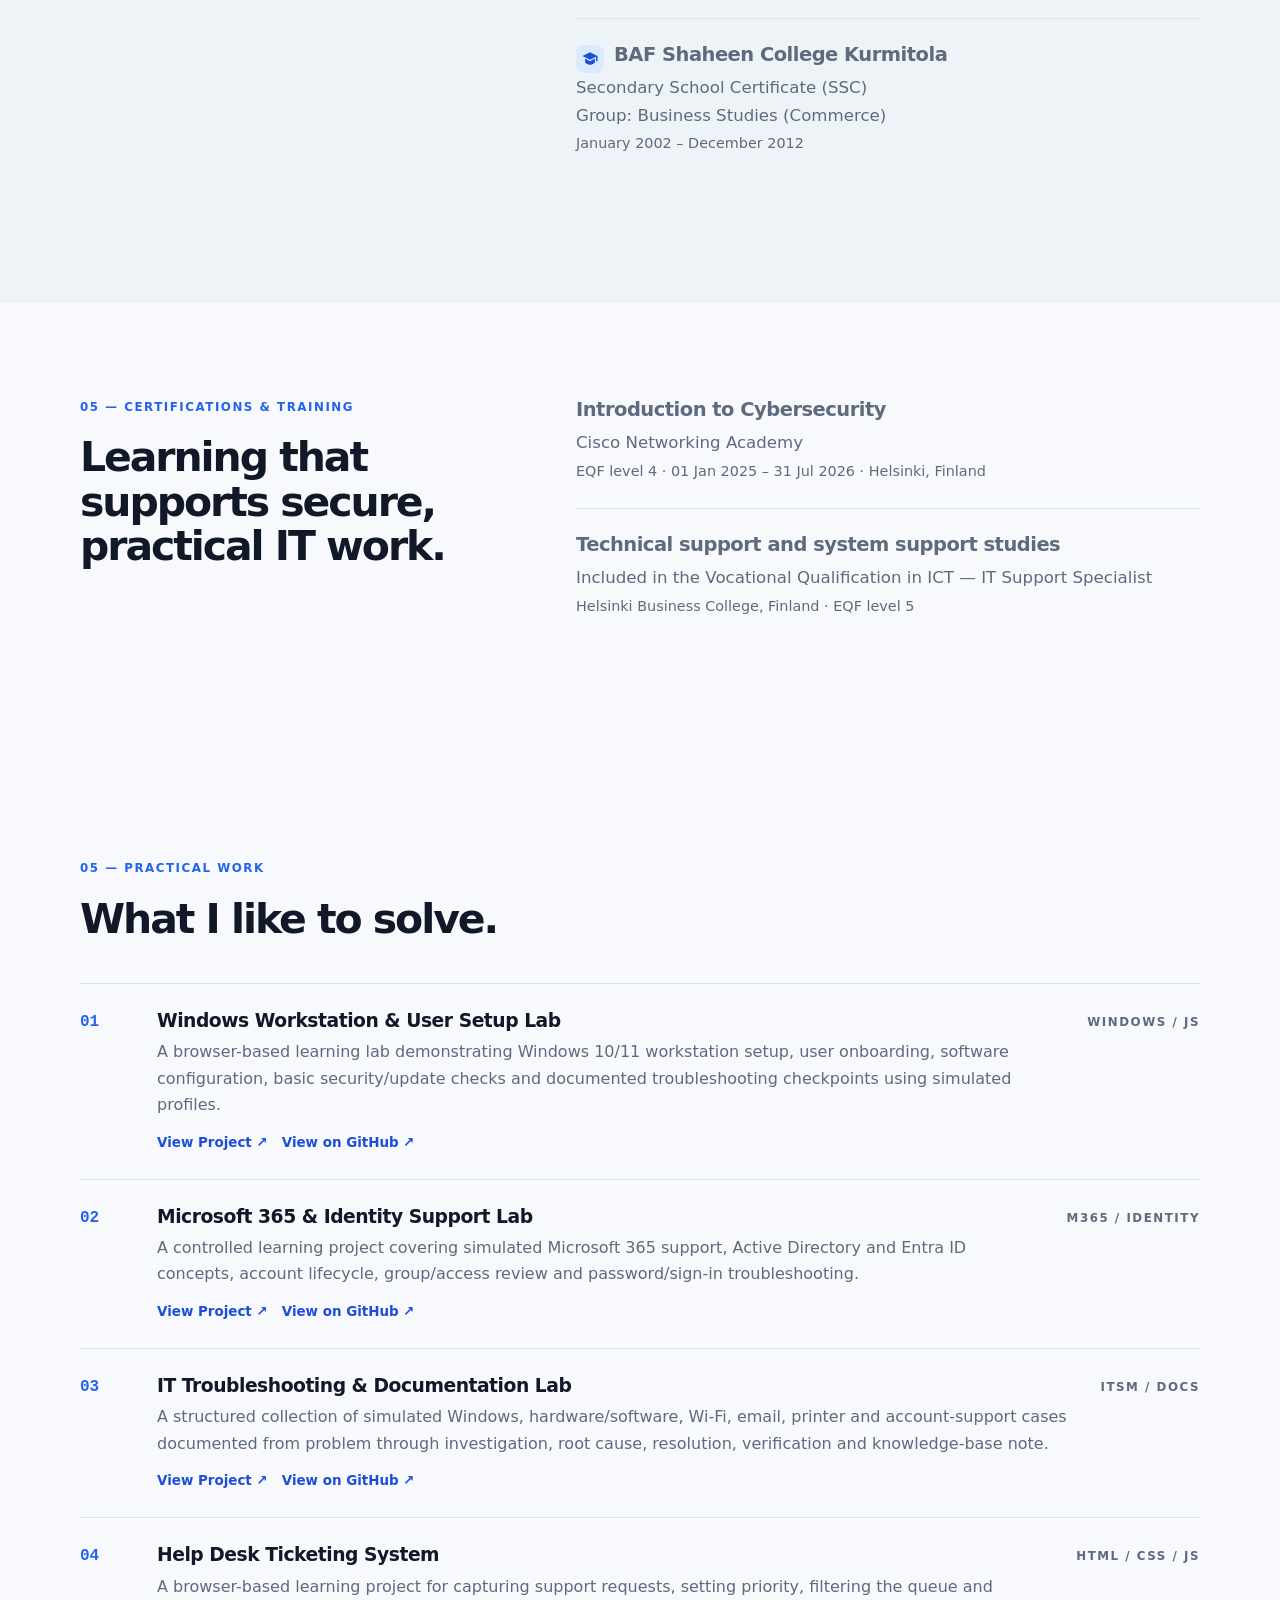
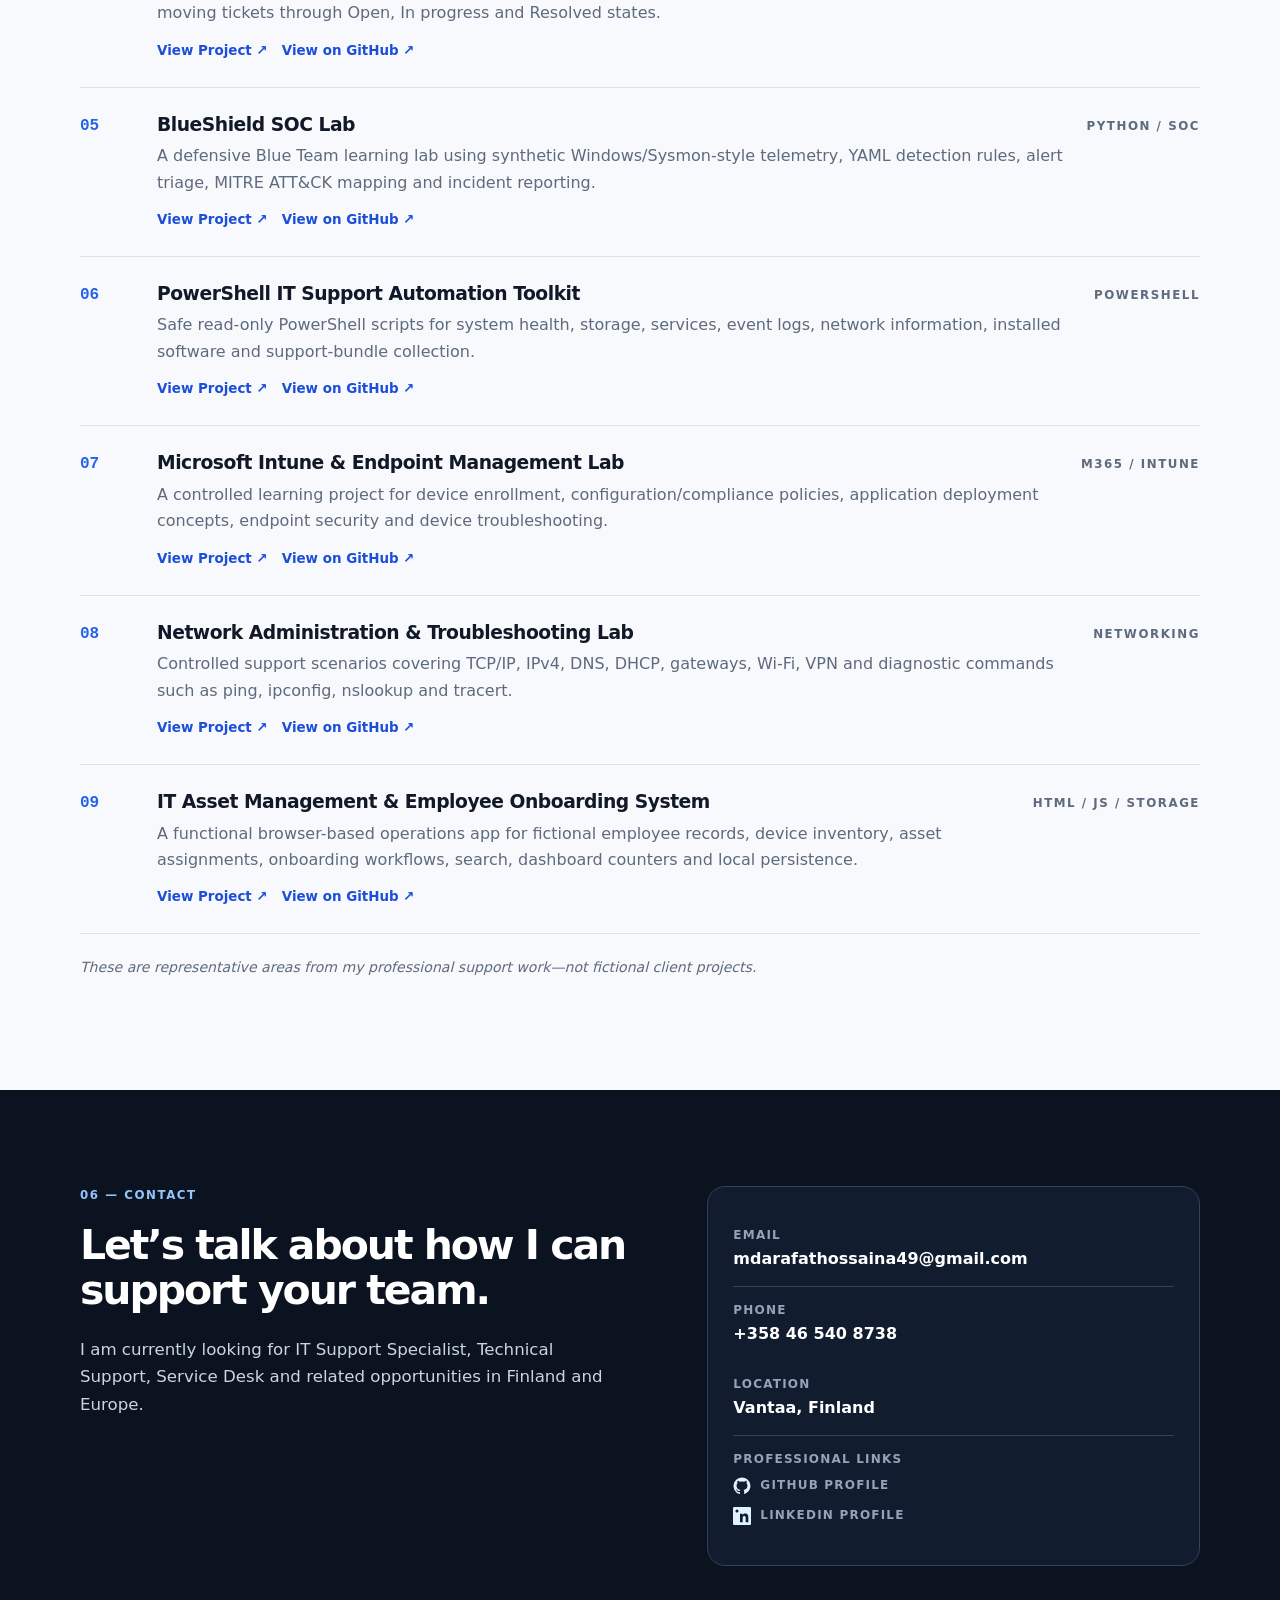
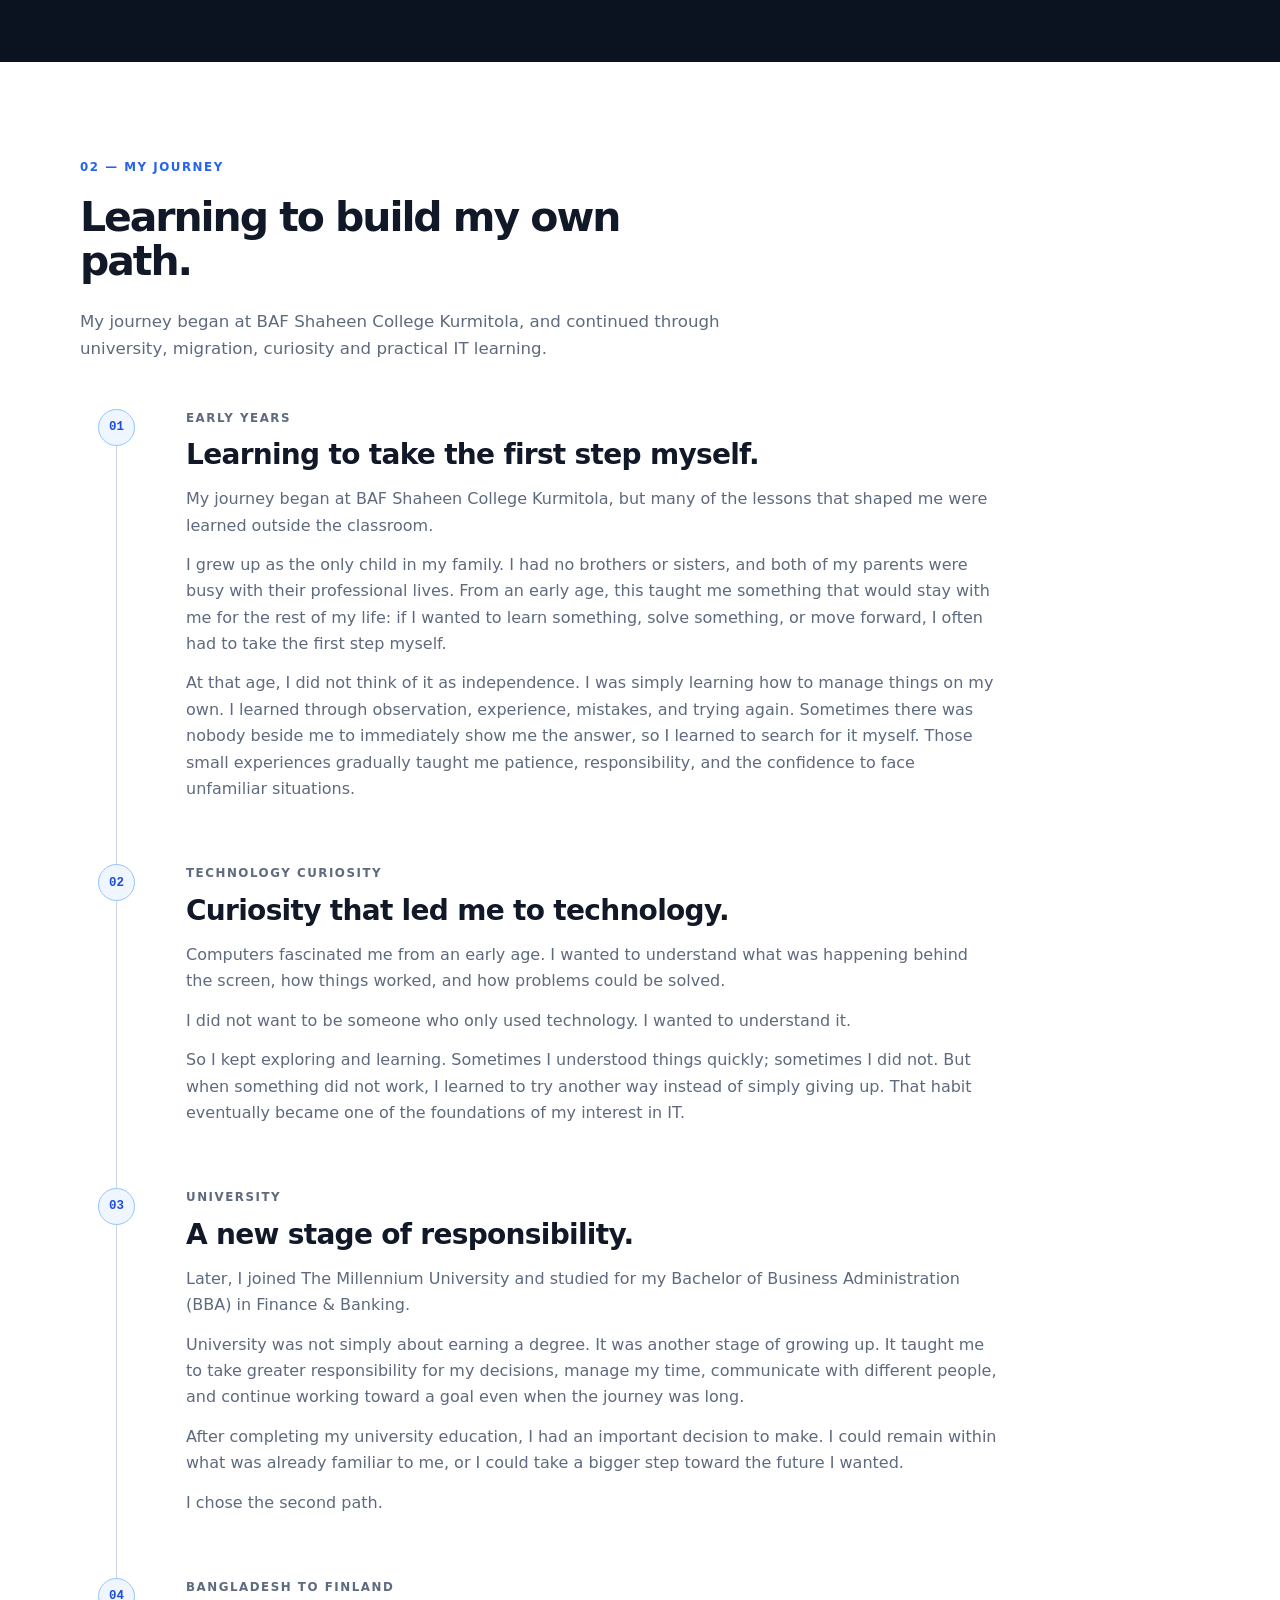
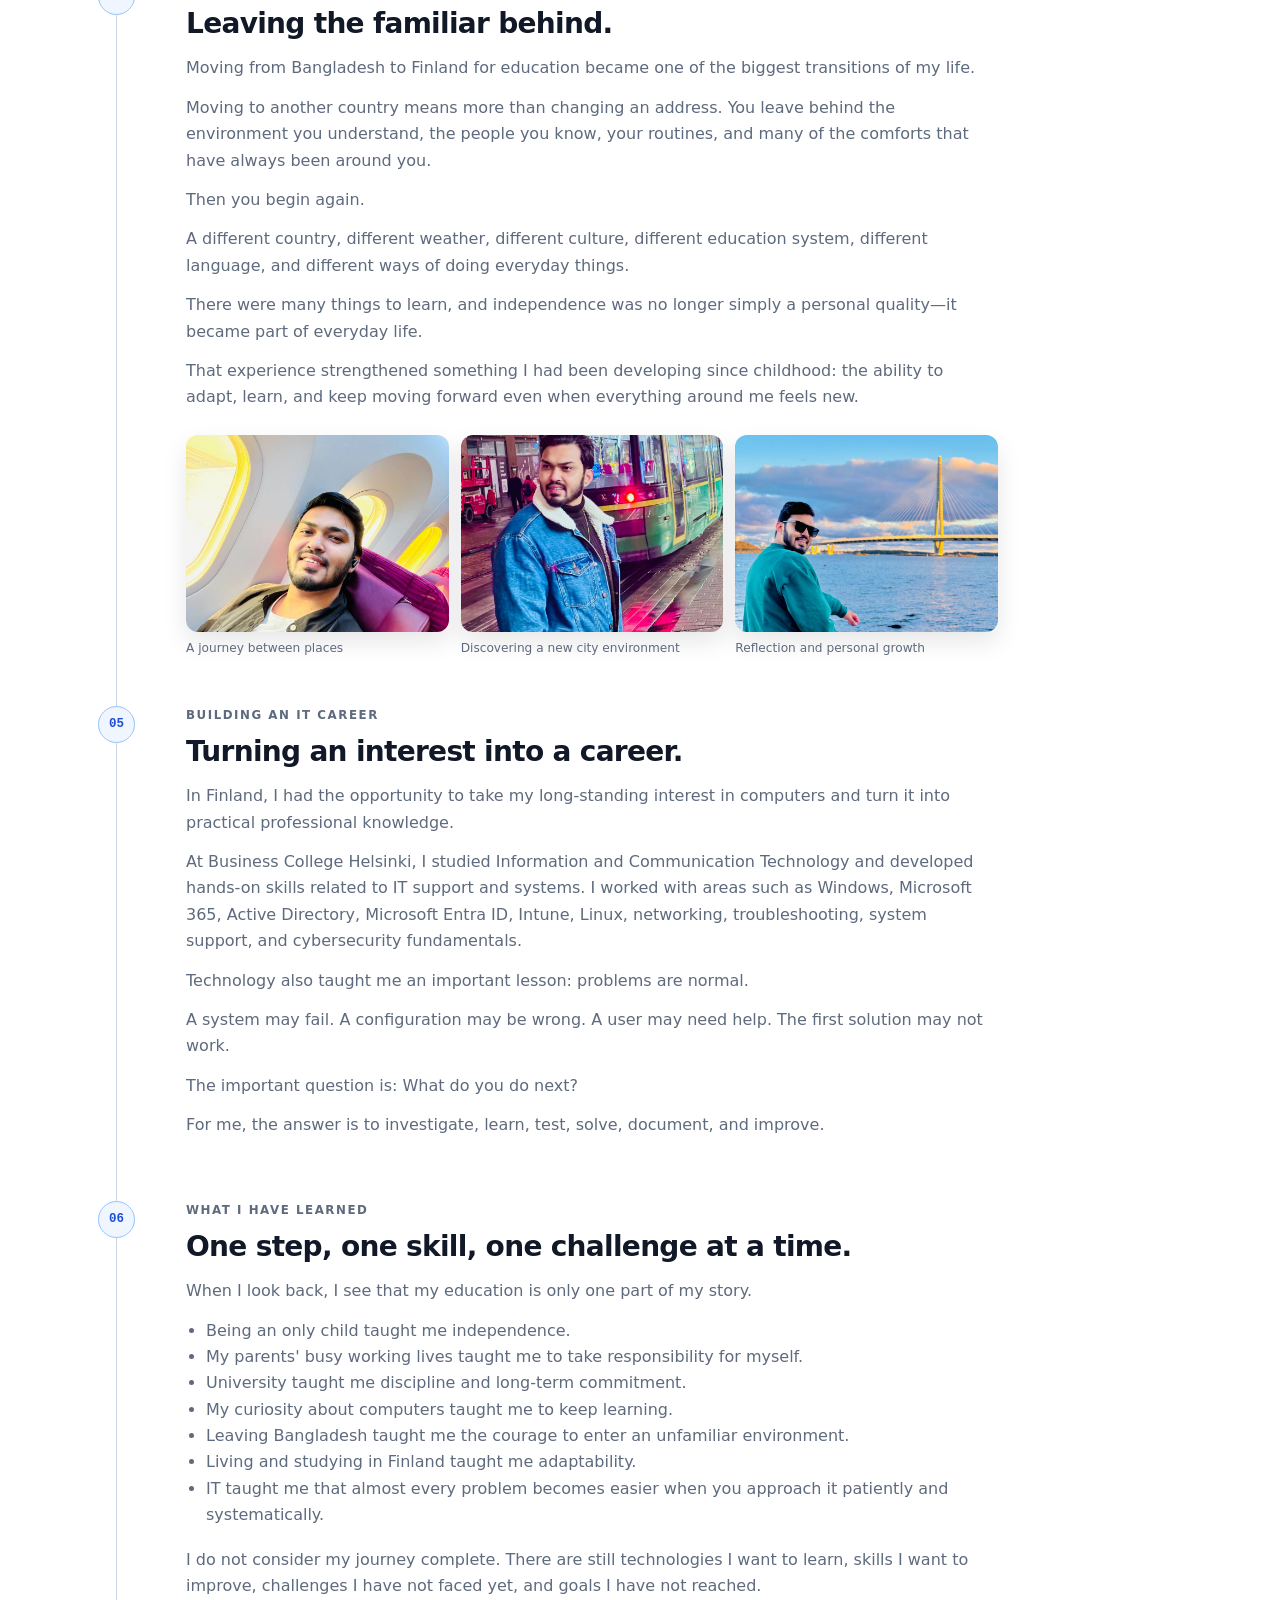
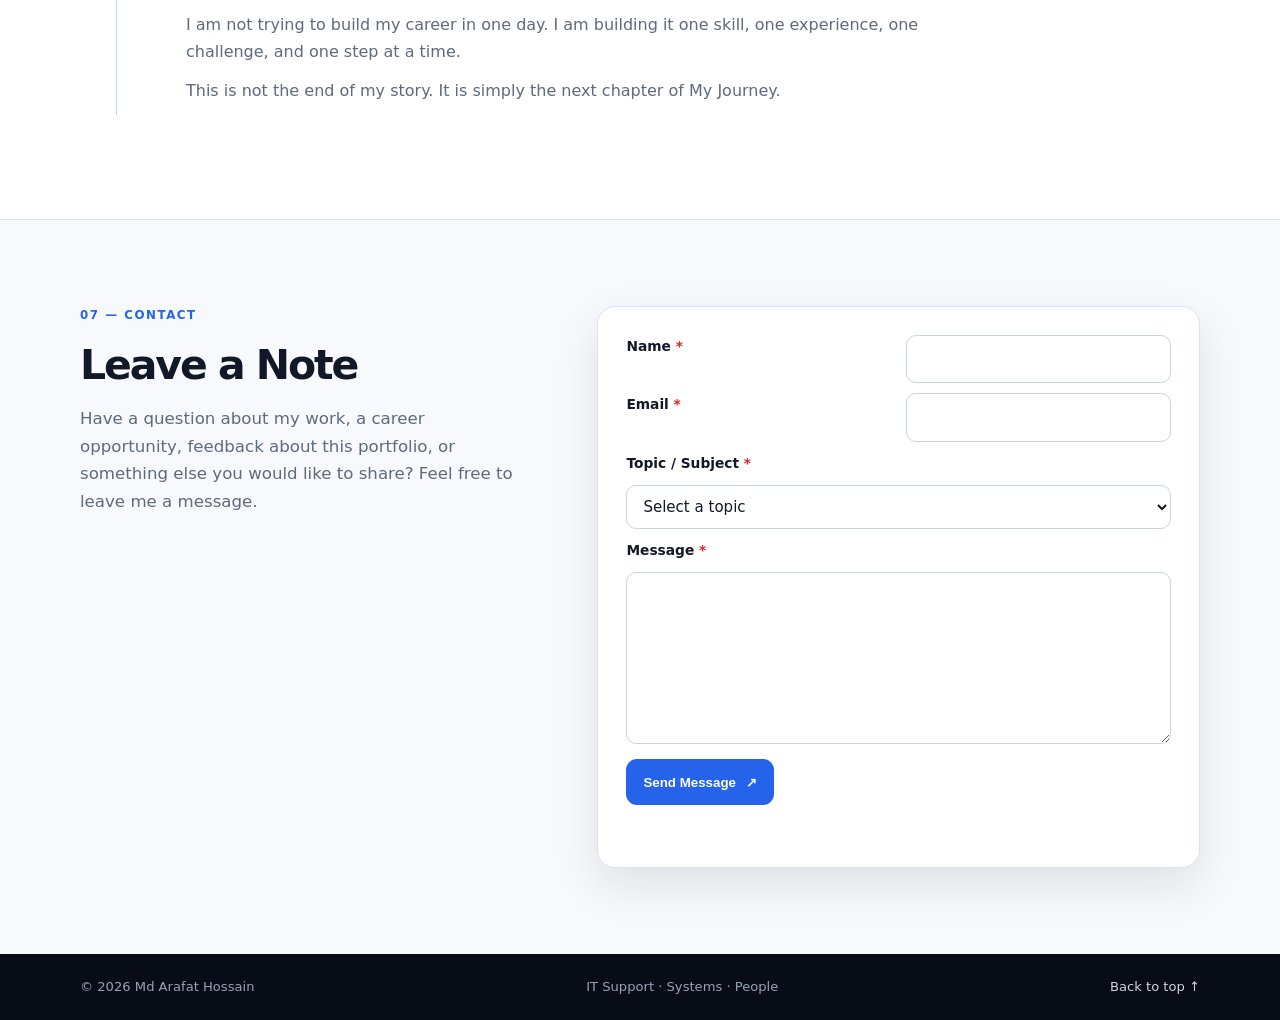
==== commit 8519c9f1: "Connect Intune endpoint project card" ====
--- a/index.html
+++ b/index.html
@@ -5,6 +5,7 @@
   <meta name="viewport" content="width=device-width, initial-scale=1">
   <meta name="description" content="Md Arafat Hossain — IT Support Specialist portfolio, skills, experience and contact information.">
   <meta name="theme-color" content="#0b1220">
+  <link rel="icon" href="favicon.svg" type="image/svg+xml">
   <title>Md Arafat Hossain | IT Support Specialist</title>
   <link rel="stylesheet" href="styles.css">
   <script defer src="script.js"></script>
@@ -96,7 +97,7 @@
 
     <section class="section" id="projects">
       <div class="container"><p class="section-kicker">05 — PRACTICAL WORK</p><h2>What I like to solve.</h2>
-        <div class="project-list"><article class="project-row project-row-linked"><span class="project-number">01</span><div><h3>Windows Workstation &amp; User Setup Lab</h3><p>A browser-based learning lab demonstrating Windows 10/11 workstation setup, user onboarding, software configuration, basic security/update checks and documented troubleshooting checkpoints using simulated profiles.</p><div class="project-links"><a href="https://arafatict.github.io/windows-workstation-support-lab/" target="_blank" rel="noopener">View Project ↗</a><a href="https://github.com/arafatict/windows-workstation-support-lab" target="_blank" rel="noopener">View on GitHub ↗</a></div></div><span class="project-tag">WINDOWS / JS</span></article><article class="project-row project-row-linked"><span class="project-number">02</span><div><h3>Microsoft 365 &amp; Identity Support Lab</h3><p>A controlled learning project covering simulated Microsoft 365 support, Active Directory and Entra ID concepts, account lifecycle, group/access review and password/sign-in troubleshooting.</p><div class="project-links"><a href="https://arafatict.github.io/microsoft365-identity-support-lab/" target="_blank" rel="noopener">View Project ↗</a><a href="https://github.com/arafatict/microsoft365-identity-support-lab" target="_blank" rel="noopener">View on GitHub ↗</a></div></div><span class="project-tag">M365 / IDENTITY</span></article><article class="project-row project-row-linked"><span class="project-number">03</span><div><h3>IT Troubleshooting &amp; Documentation Lab</h3><p>A structured collection of simulated Windows, hardware/software, Wi-Fi, email, printer and account-support cases documented from problem through investigation, root cause, resolution, verification and knowledge-base note.</p><div class="project-links"><a href="https://arafatict.github.io/it-troubleshooting-documentation-lab/" target="_blank" rel="noopener">View Project ↗</a><a href="https://github.com/arafatict/it-troubleshooting-documentation-lab" target="_blank" rel="noopener">View on GitHub ↗</a></div></div><span class="project-tag">ITSM / DOCS</span></article><article class="project-row project-row-linked"><span class="project-number">04</span><div><h3>Help Desk Ticketing System</h3><p>A browser-based learning project for capturing support requests, setting priority, filtering the queue and moving tickets through Open, In progress and Resolved states.</p><div class="project-links"><a href="https://arafatict.github.io/helpdesk-ticketing-system/" target="_blank" rel="noopener">View Project ↗</a><a href="https://github.com/arafatict/helpdesk-ticketing-system" target="_blank" rel="noopener">View on GitHub ↗</a></div></div><span class="project-tag">HTML / CSS / JS</span></article><article class="project-row project-row-linked"><span class="project-number">05</span><div><h3>BlueShield SOC Lab</h3><p>A defensive Blue Team learning lab using synthetic Windows/Sysmon-style telemetry, YAML detection rules, alert triage, MITRE ATT&amp;CK mapping and incident reporting.</p><div class="project-links"><a href="https://arafatict.github.io/blueshield-soc-lab/" target="_blank" rel="noopener">View Project ↗</a><a href="https://github.com/arafatict/blueshield-soc-lab" target="_blank" rel="noopener">View on GitHub ↗</a></div></div><span class="project-tag">PYTHON / SOC</span></article></div>
+        <div class="project-list"><article class="project-row project-row-linked"><span class="project-number">01</span><div><h3>Windows Workstation &amp; User Setup Lab</h3><p>A browser-based learning lab demonstrating Windows 10/11 workstation setup, user onboarding, software configuration, basic security/update checks and documented troubleshooting checkpoints using simulated profiles.</p><div class="project-links"><a href="https://arafatict.github.io/windows-workstation-support-lab/" target="_blank" rel="noopener">View Project ↗</a><a href="https://github.com/arafatict/windows-workstation-support-lab" target="_blank" rel="noopener">View on GitHub ↗</a></div></div><span class="project-tag">WINDOWS / JS</span></article><article class="project-row project-row-linked"><span class="project-number">02</span><div><h3>Microsoft 365 &amp; Identity Support Lab</h3><p>A controlled learning project covering simulated Microsoft 365 support, Active Directory and Entra ID concepts, account lifecycle, group/access review and password/sign-in troubleshooting.</p><div class="project-links"><a href="https://arafatict.github.io/microsoft365-identity-support-lab/" target="_blank" rel="noopener">View Project ↗</a><a href="https://github.com/arafatict/microsoft365-identity-support-lab" target="_blank" rel="noopener">View on GitHub ↗</a></div></div><span class="project-tag">M365 / IDENTITY</span></article><article class="project-row project-row-linked"><span class="project-number">03</span><div><h3>IT Troubleshooting &amp; Documentation Lab</h3><p>A structured collection of simulated Windows, hardware/software, Wi-Fi, email, printer and account-support cases documented from problem through investigation, root cause, resolution, verification and knowledge-base note.</p><div class="project-links"><a href="https://arafatict.github.io/it-troubleshooting-documentation-lab/" target="_blank" rel="noopener">View Project ↗</a><a href="https://github.com/arafatict/it-troubleshooting-documentation-lab" target="_blank" rel="noopener">View on GitHub ↗</a></div></div><span class="project-tag">ITSM / DOCS</span></article><article class="project-row project-row-linked"><span class="project-number">04</span><div><h3>Help Desk Ticketing System</h3><p>A browser-based learning project for capturing support requests, setting priority, filtering the queue and moving tickets through Open, In progress and Resolved states.</p><div class="project-links"><a href="https://arafatict.github.io/helpdesk-ticketing-system/" target="_blank" rel="noopener">View Project ↗</a><a href="https://github.com/arafatict/helpdesk-ticketing-system" target="_blank" rel="noopener">View on GitHub ↗</a></div></div><span class="project-tag">HTML / CSS / JS</span></article><article class="project-row project-row-linked"><span class="project-number">05</span><div><h3>BlueShield SOC Lab</h3><p>A defensive Blue Team learning lab using synthetic Windows/Sysmon-style telemetry, YAML detection rules, alert triage, MITRE ATT&amp;CK mapping and incident reporting.</p><div class="project-links"><a href="https://arafatict.github.io/blueshield-soc-lab/" target="_blank" rel="noopener">View Project ↗</a><a href="https://github.com/arafatict/blueshield-soc-lab" target="_blank" rel="noopener">View on GitHub ↗</a></div></div><span class="project-tag">PYTHON / SOC</span></article><article class="project-row project-row-linked"><span class="project-number">06</span><div><h3>PowerShell IT Support Automation Toolkit</h3><p>Safe read-only PowerShell scripts for system health, storage, services, event logs, network information, installed software and support-bundle collection.</p><div class="project-links"><a href="https://arafatict.github.io/powershell-it-support-automation-toolkit/" target="_blank" rel="noopener">View Project ↗</a><a href="https://github.com/arafatict/powershell-it-support-automation-toolkit" target="_blank" rel="noopener">View on GitHub ↗</a></div></div><span class="project-tag">POWERSHELL</span></article><article class="project-row project-row-linked"><span class="project-number">07</span><div><h3>Microsoft Intune &amp; Endpoint Management Lab</h3><p>A controlled learning project for device enrollment, configuration/compliance policies, application deployment concepts, endpoint security and device troubleshooting.</p><div class="project-links"><a href="https://arafatict.github.io/microsoft-intune-endpoint-management-lab/" target="_blank" rel="noopener">View Project ↗</a><a href="https://github.com/arafatict/microsoft-intune-endpoint-management-lab" target="_blank" rel="noopener">View on GitHub ↗</a></div></div><span class="project-tag">M365 / INTUNE</span></article><article class="project-row project-row-linked"><span class="project-number">08</span><div><h3>Network Administration &amp; Troubleshooting Lab</h3><p>Controlled support scenarios covering TCP/IP, IPv4, DNS, DHCP, gateways, Wi-Fi, VPN and diagnostic commands such as ping, ipconfig, nslookup and tracert.</p><div class="project-links"><a href="https://arafatict.github.io/network-administration-troubleshooting-lab/" target="_blank" rel="noopener">View Project ↗</a><a href="https://github.com/arafatict/network-administration-troubleshooting-lab" target="_blank" rel="noopener">View on GitHub ↗</a></div></div><span class="project-tag">NETWORKING</span></article><article class="project-row project-row-linked"><span class="project-number">09</span><div><h3>IT Asset Management &amp; Employee Onboarding System</h3><p>A functional browser-based operations app for fictional employee records, device inventory, asset assignments, onboarding workflows, search, dashboard counters and local persistence.</p><div class="project-links"><a href="https://arafatict.github.io/it-asset-onboarding-system/" target="_blank" rel="noopener">View Project ↗</a><a href="https://github.com/arafatict/it-asset-onboarding-system" target="_blank" rel="noopener">View on GitHub ↗</a></div></div><span class="project-tag">HTML / JS / STORAGE</span></article></div>
         <p class="note">These are representative areas from my professional support work—not fictional client projects.</p>
       </div>
     </section>
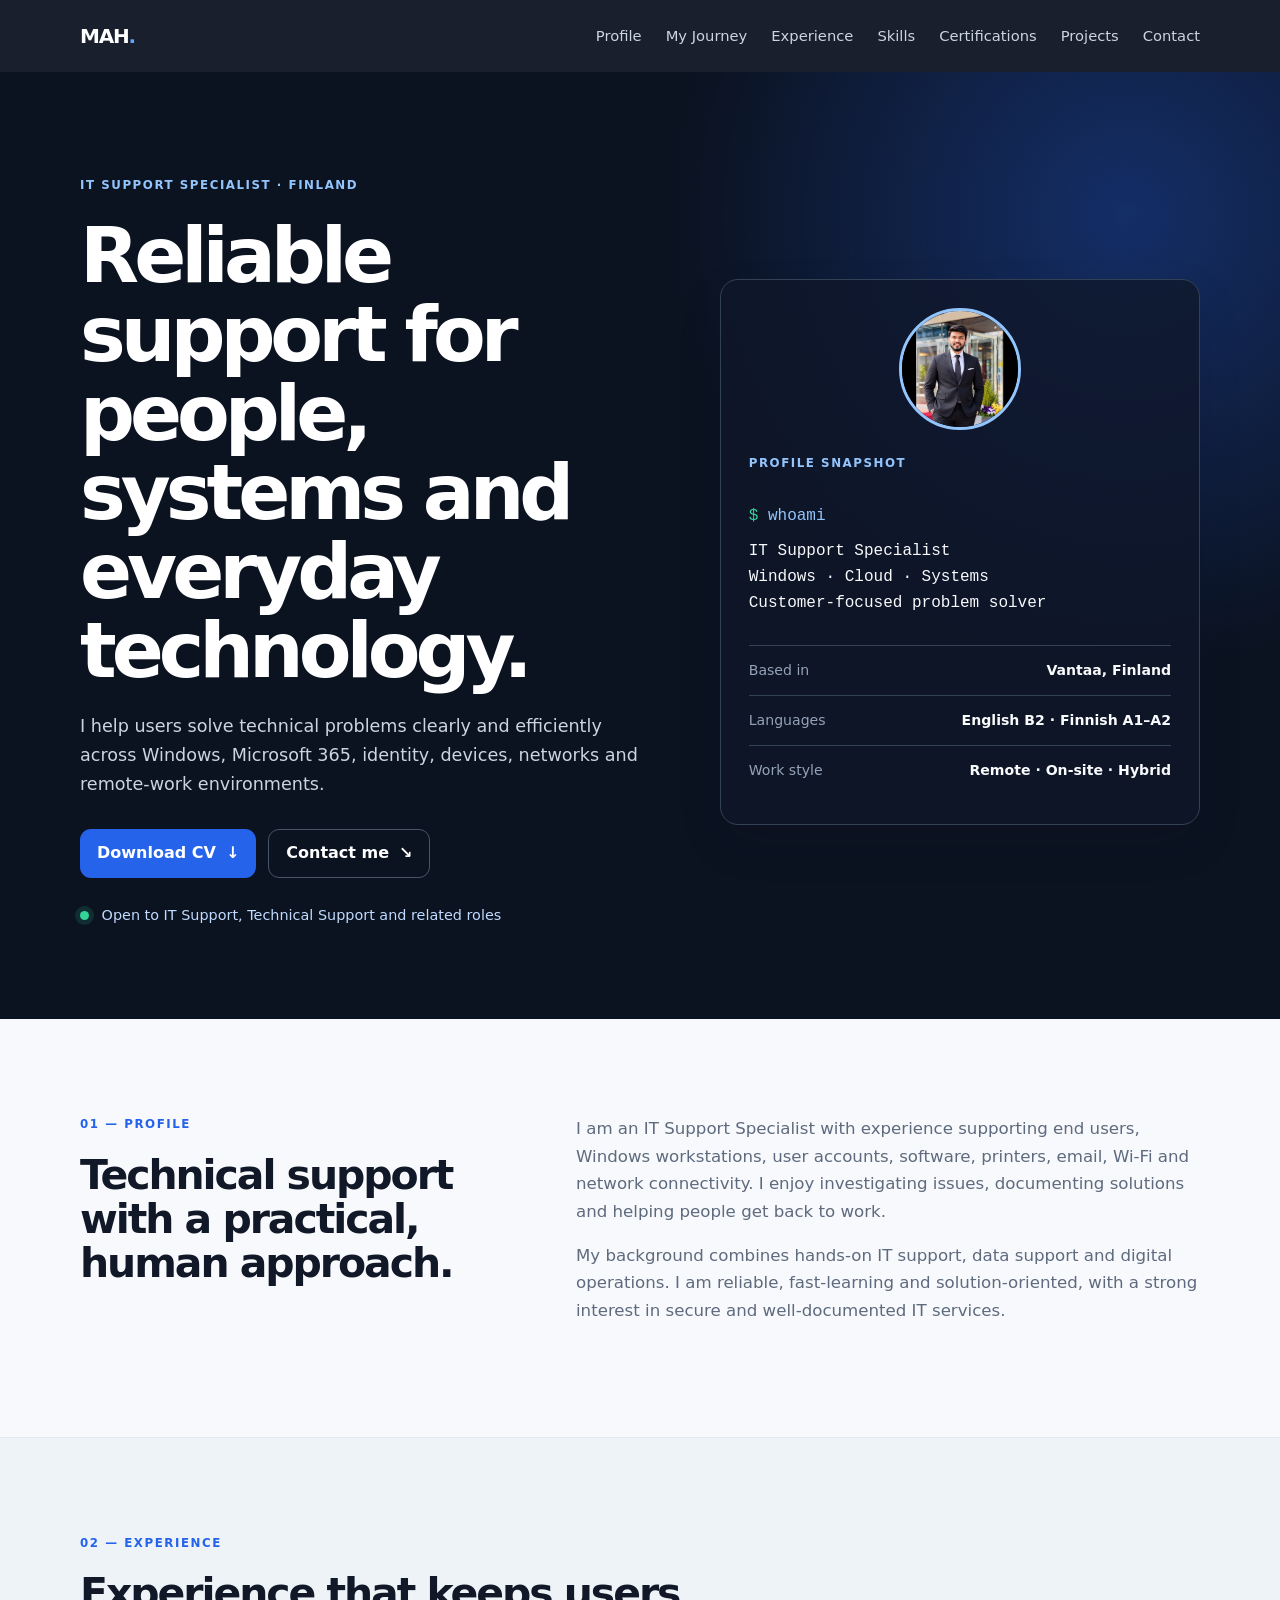
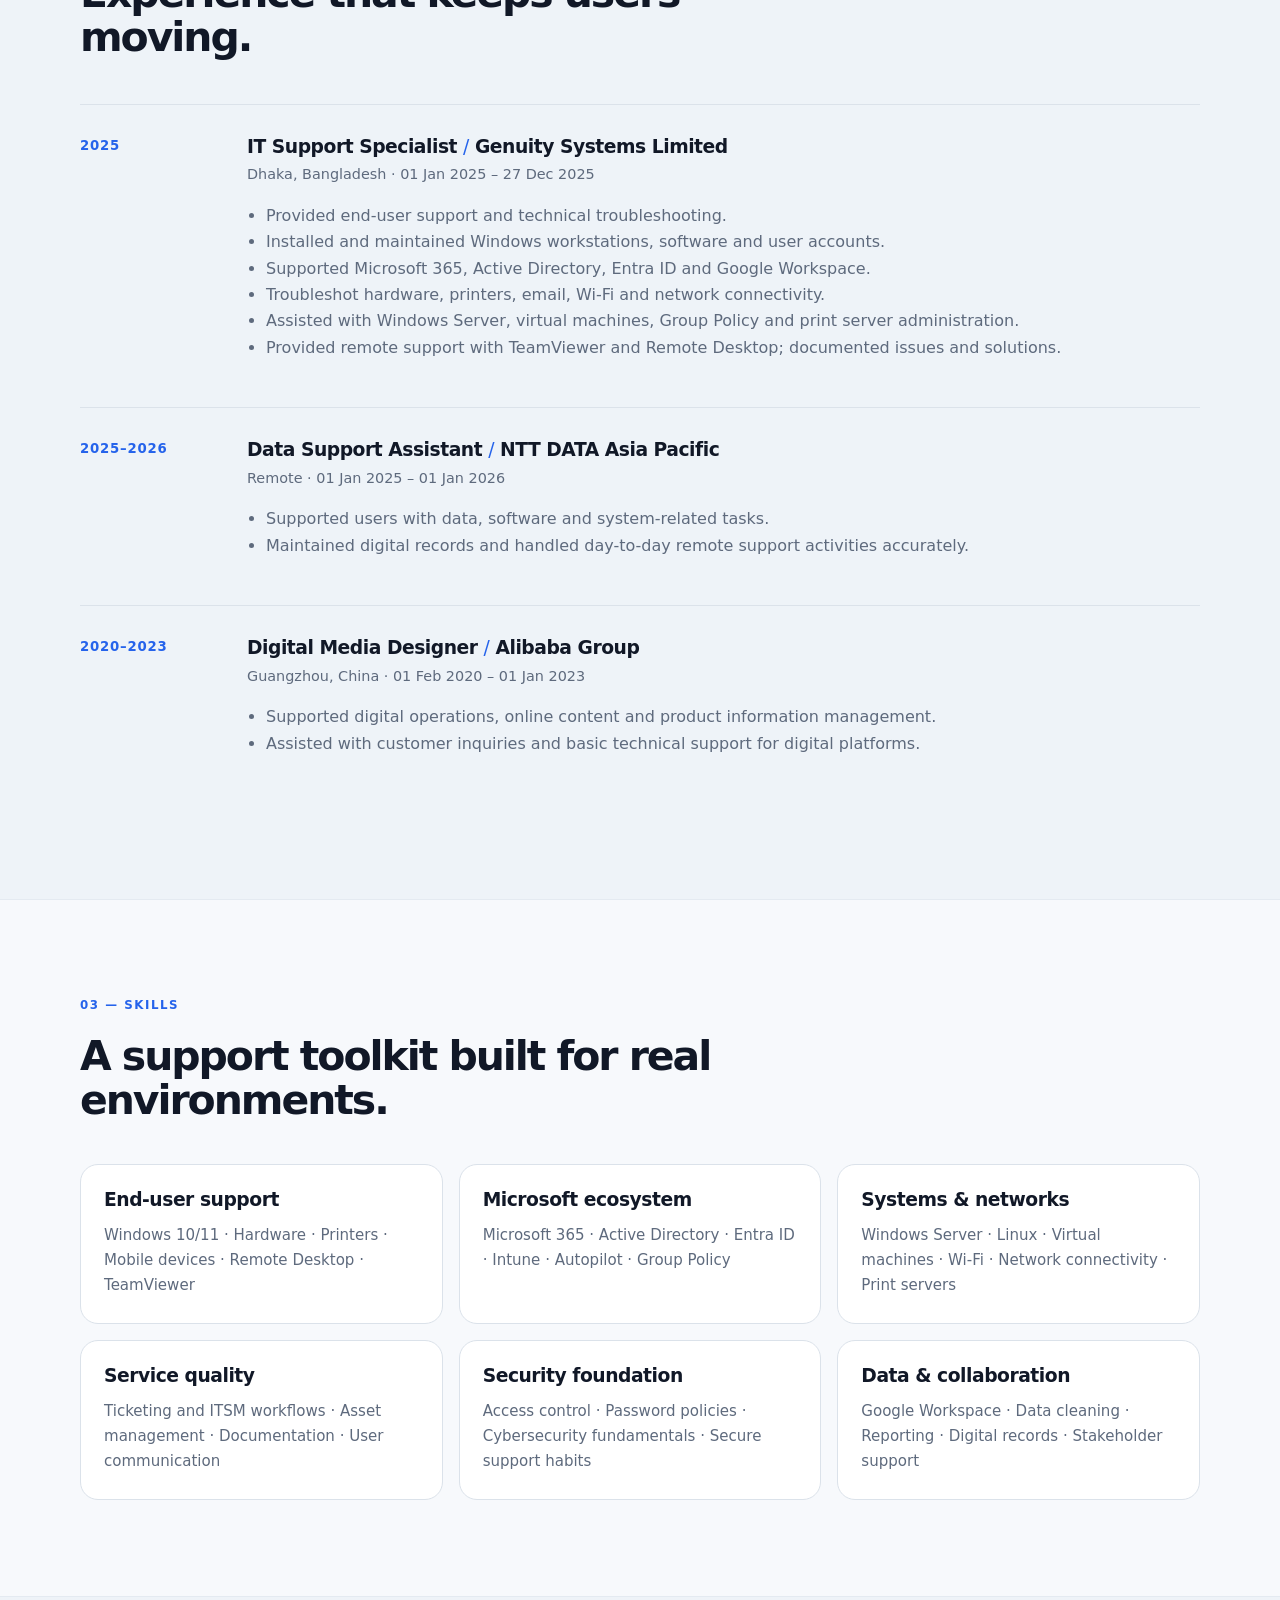
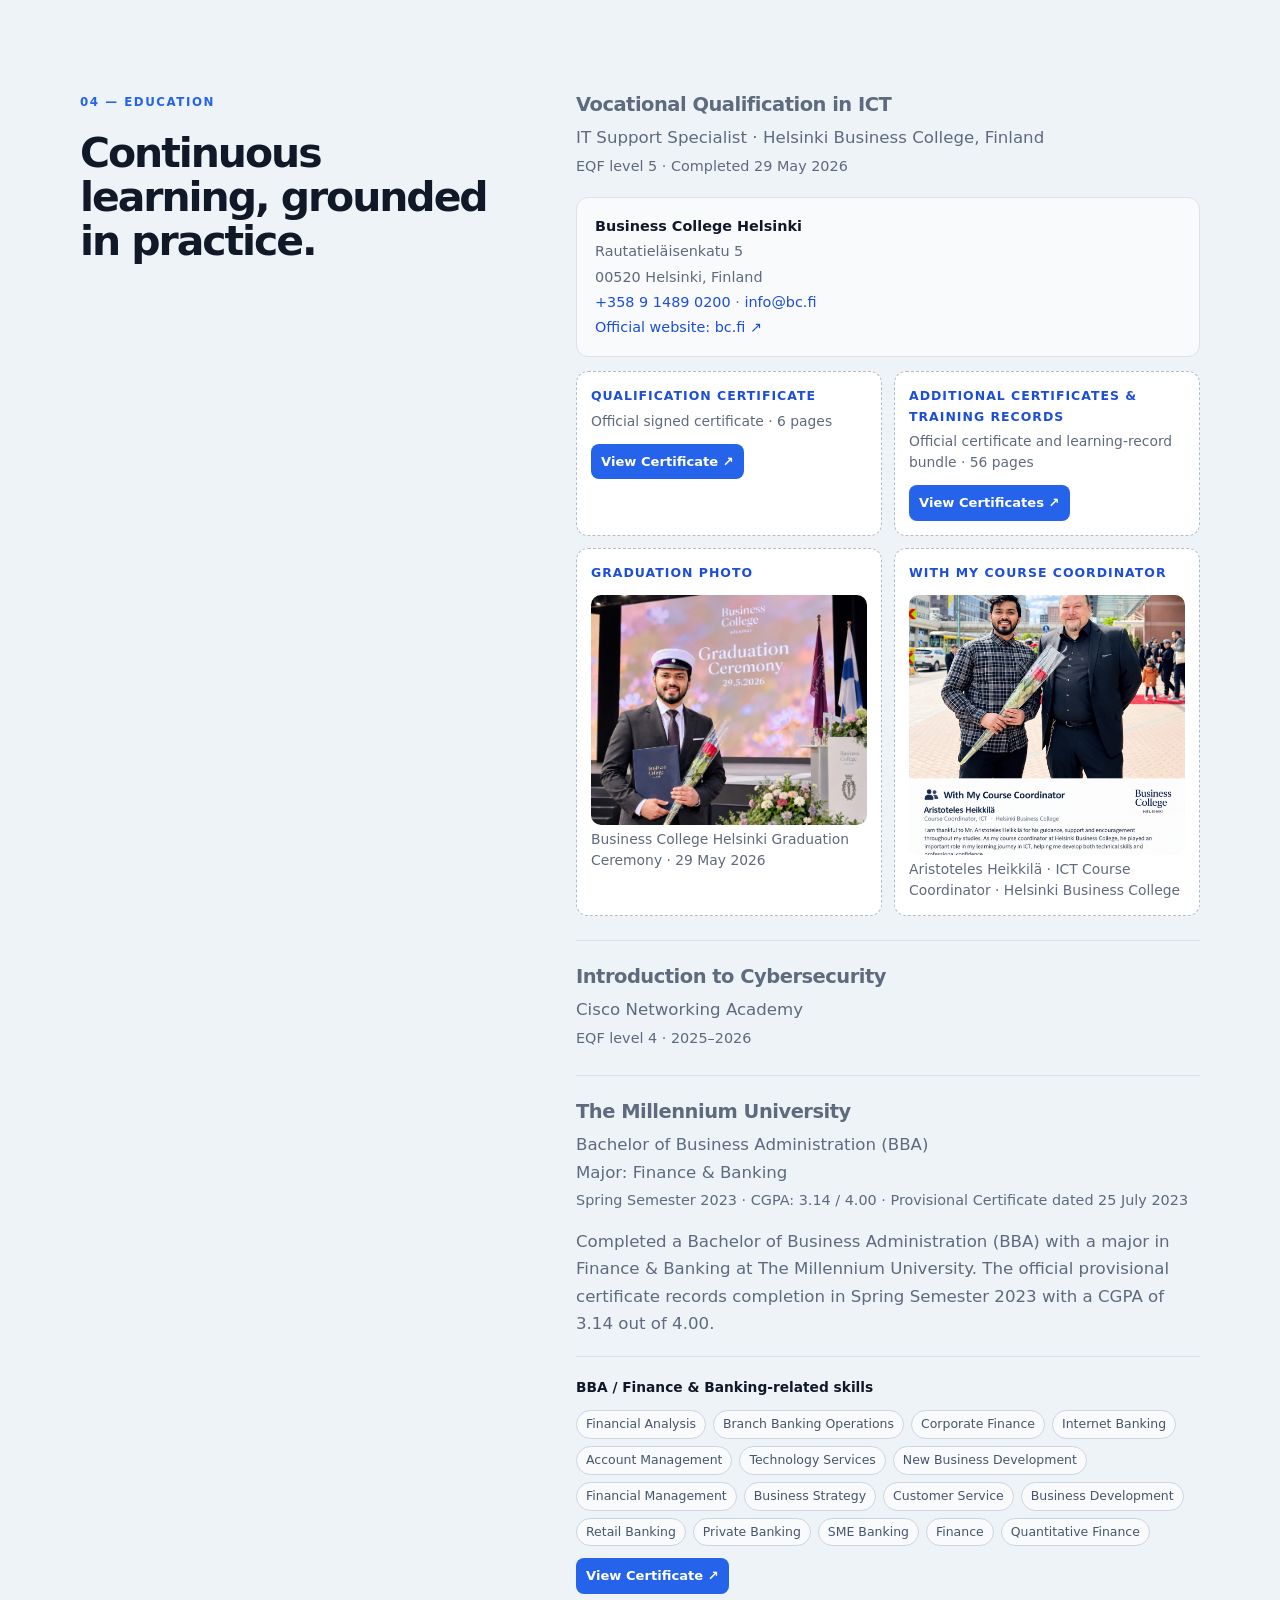
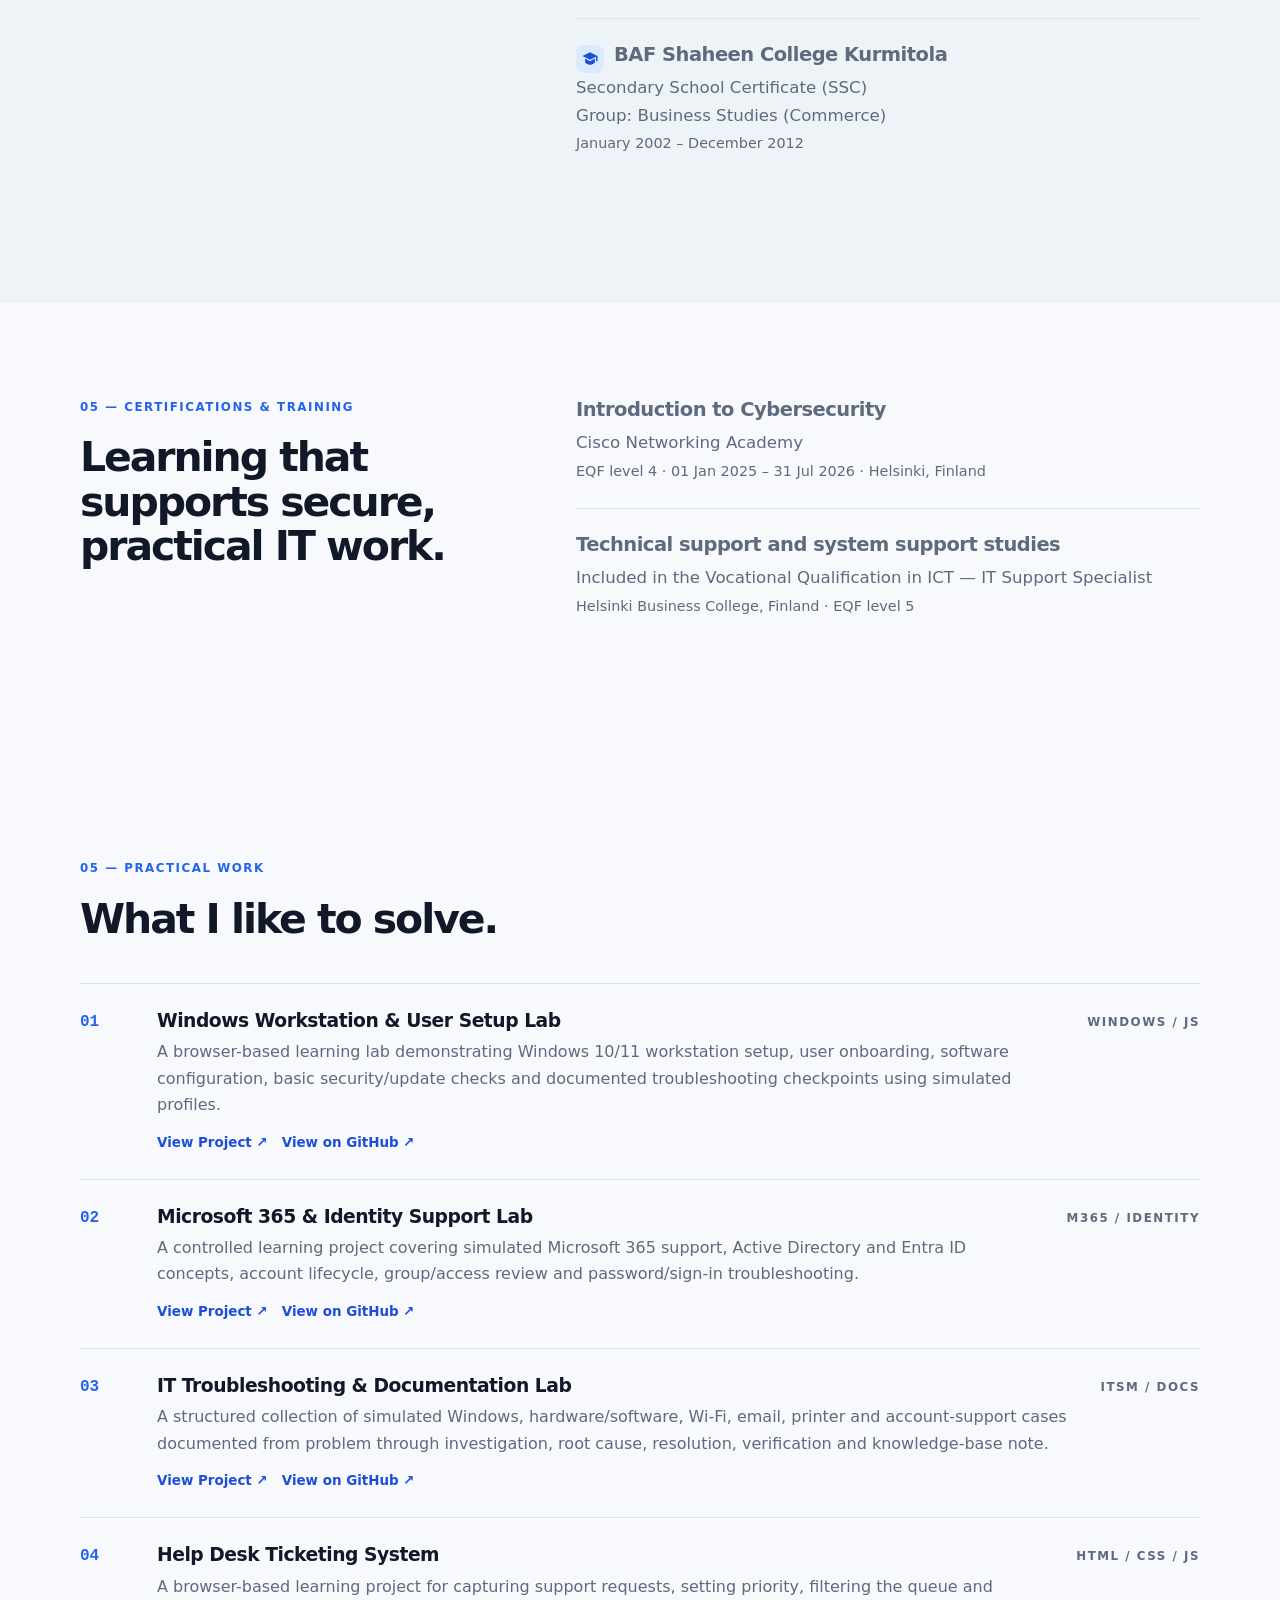
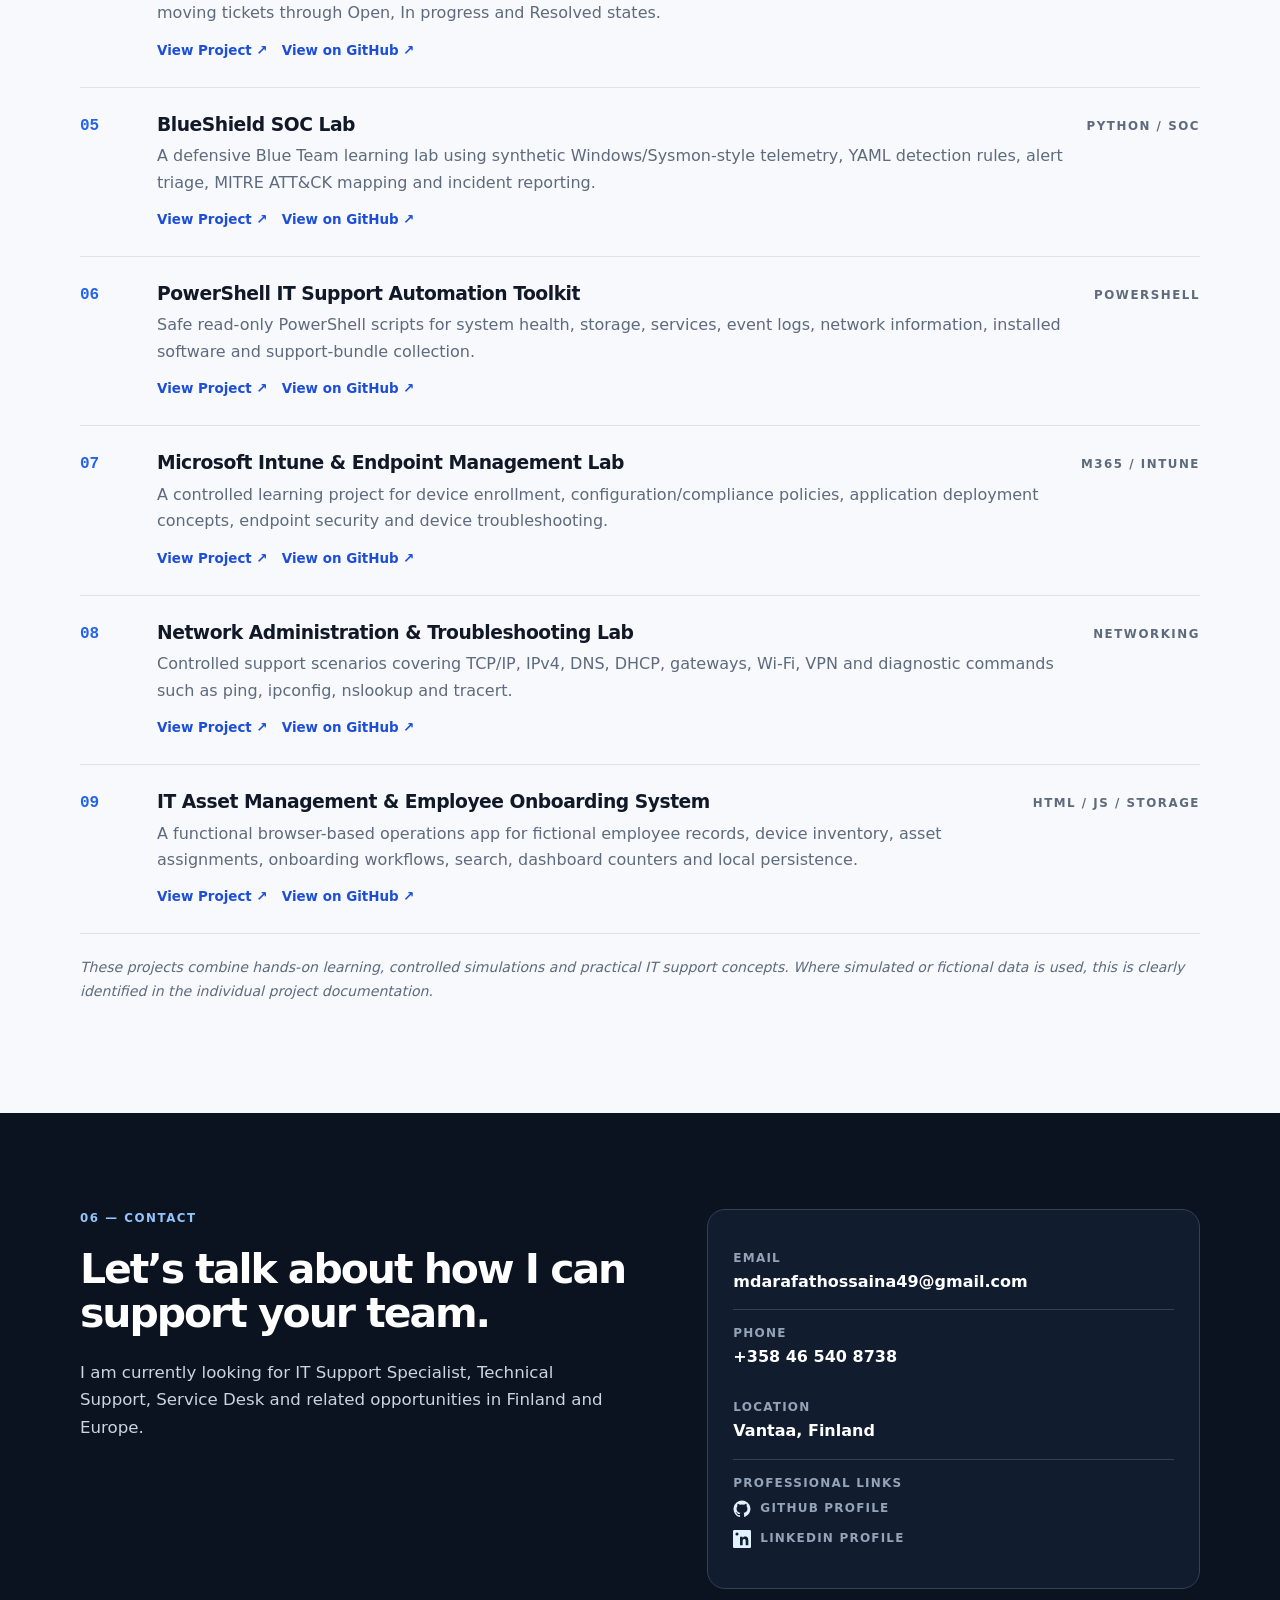
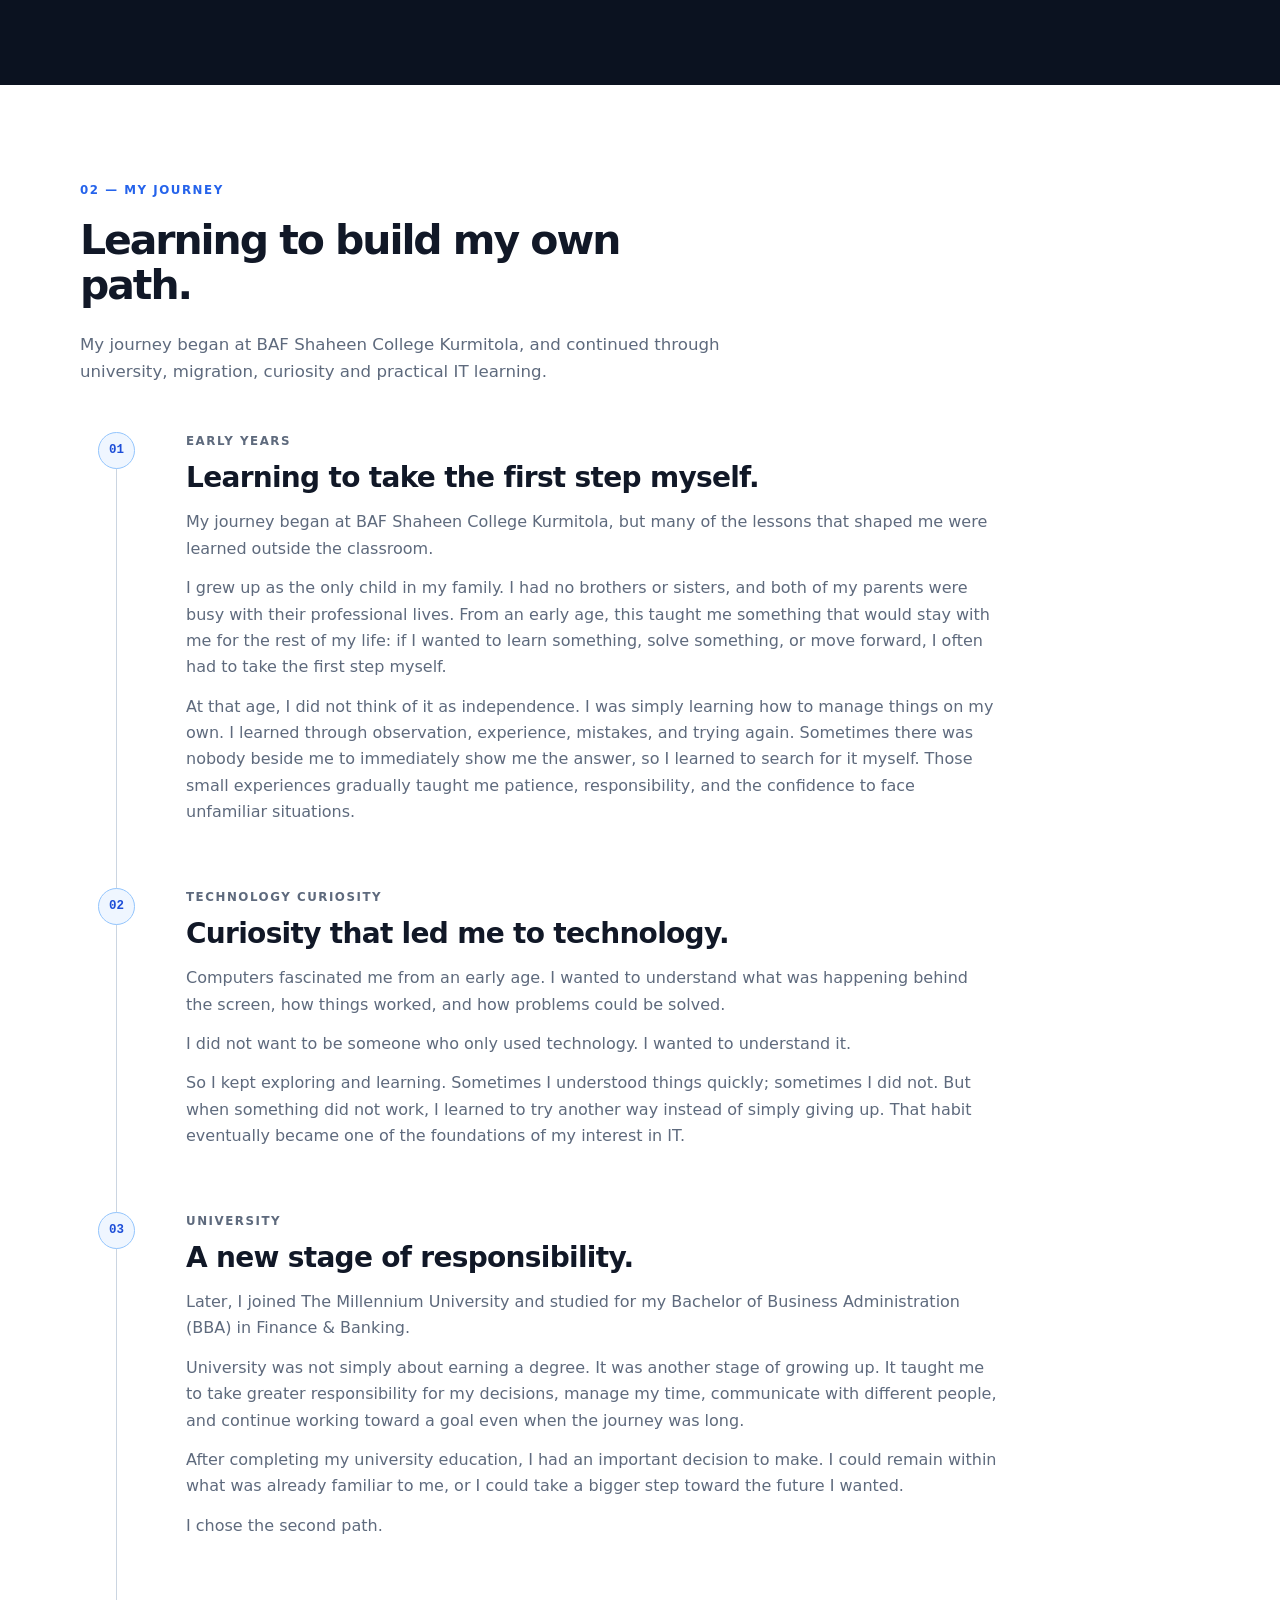
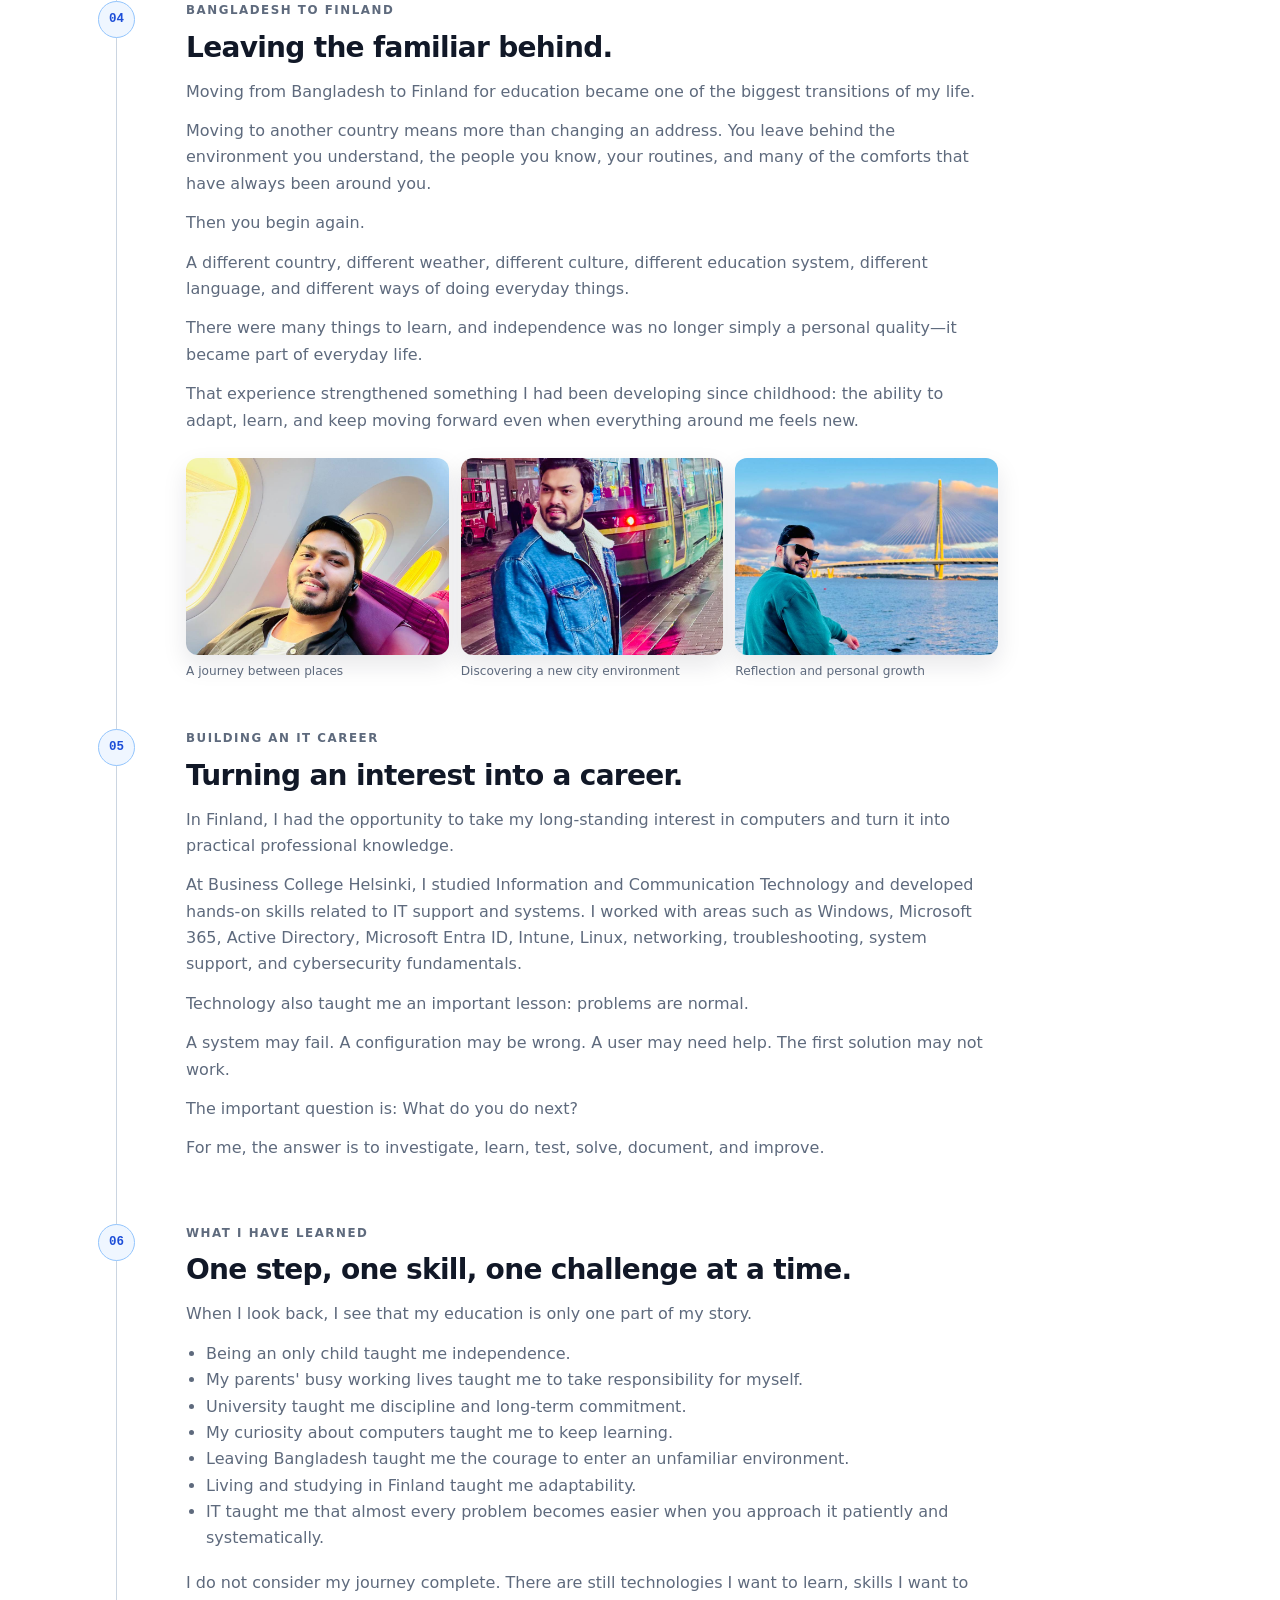
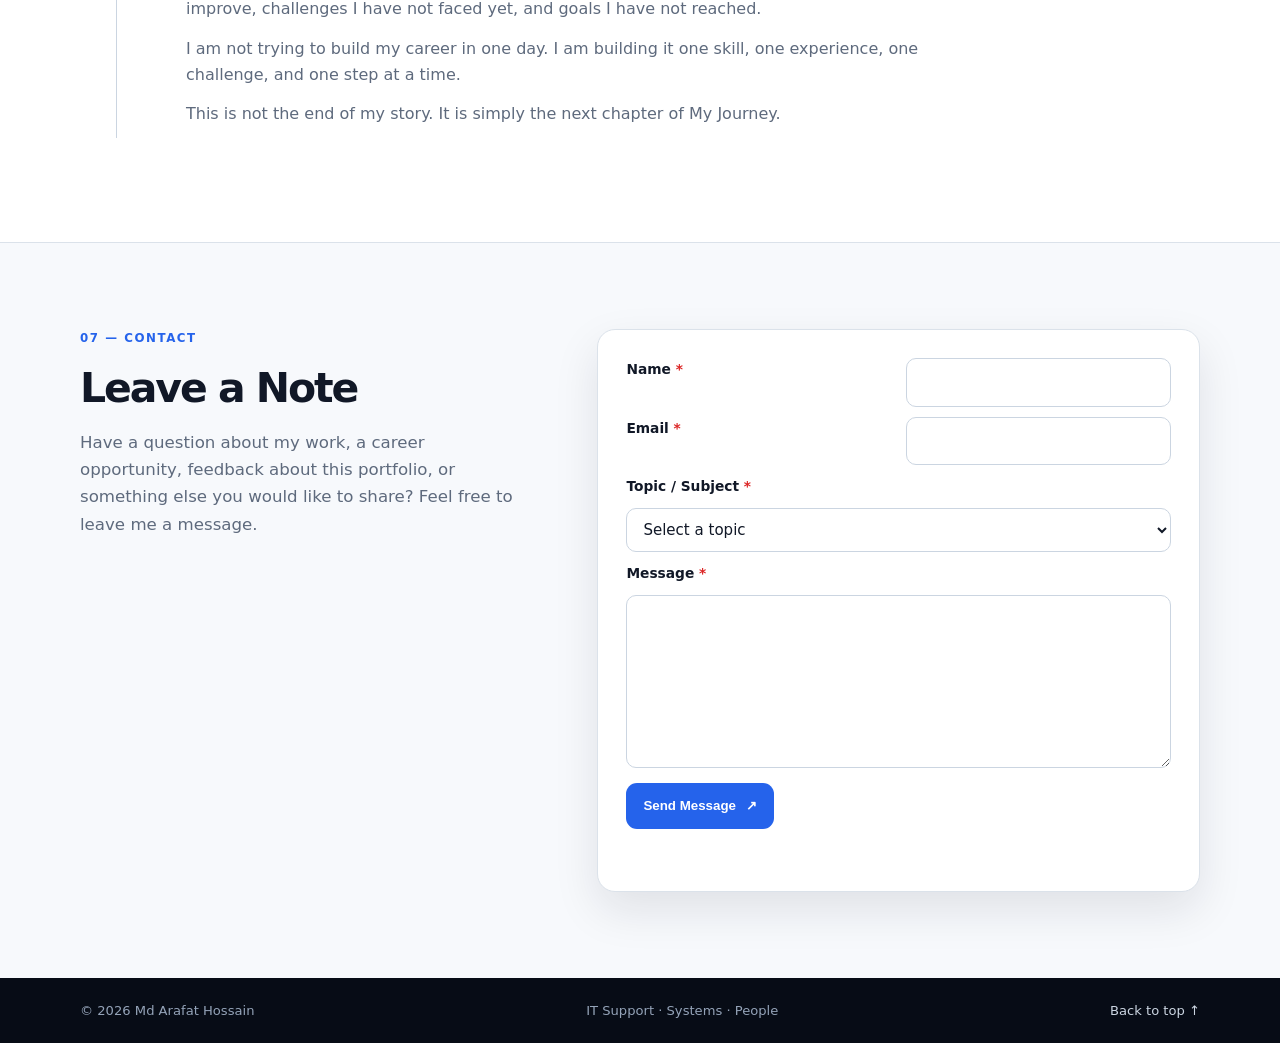
==== commit 6cb4fb2c: "Clarify simulated project wording" ====
--- a/index.html
+++ b/index.html
@@ -98,7 +98,7 @@
     <section class="section" id="projects">
       <div class="container"><p class="section-kicker">05 — PRACTICAL WORK</p><h2>What I like to solve.</h2>
         <div class="project-list"><article class="project-row project-row-linked"><span class="project-number">01</span><div><h3>Windows Workstation &amp; User Setup Lab</h3><p>A browser-based learning lab demonstrating Windows 10/11 workstation setup, user onboarding, software configuration, basic security/update checks and documented troubleshooting checkpoints using simulated profiles.</p><div class="project-links"><a href="https://arafatict.github.io/windows-workstation-support-lab/" target="_blank" rel="noopener">View Project ↗</a><a href="https://github.com/arafatict/windows-workstation-support-lab" target="_blank" rel="noopener">View on GitHub ↗</a></div></div><span class="project-tag">WINDOWS / JS</span></article><article class="project-row project-row-linked"><span class="project-number">02</span><div><h3>Microsoft 365 &amp; Identity Support Lab</h3><p>A controlled learning project covering simulated Microsoft 365 support, Active Directory and Entra ID concepts, account lifecycle, group/access review and password/sign-in troubleshooting.</p><div class="project-links"><a href="https://arafatict.github.io/microsoft365-identity-support-lab/" target="_blank" rel="noopener">View Project ↗</a><a href="https://github.com/arafatict/microsoft365-identity-support-lab" target="_blank" rel="noopener">View on GitHub ↗</a></div></div><span class="project-tag">M365 / IDENTITY</span></article><article class="project-row project-row-linked"><span class="project-number">03</span><div><h3>IT Troubleshooting &amp; Documentation Lab</h3><p>A structured collection of simulated Windows, hardware/software, Wi-Fi, email, printer and account-support cases documented from problem through investigation, root cause, resolution, verification and knowledge-base note.</p><div class="project-links"><a href="https://arafatict.github.io/it-troubleshooting-documentation-lab/" target="_blank" rel="noopener">View Project ↗</a><a href="https://github.com/arafatict/it-troubleshooting-documentation-lab" target="_blank" rel="noopener">View on GitHub ↗</a></div></div><span class="project-tag">ITSM / DOCS</span></article><article class="project-row project-row-linked"><span class="project-number">04</span><div><h3>Help Desk Ticketing System</h3><p>A browser-based learning project for capturing support requests, setting priority, filtering the queue and moving tickets through Open, In progress and Resolved states.</p><div class="project-links"><a href="https://arafatict.github.io/helpdesk-ticketing-system/" target="_blank" rel="noopener">View Project ↗</a><a href="https://github.com/arafatict/helpdesk-ticketing-system" target="_blank" rel="noopener">View on GitHub ↗</a></div></div><span class="project-tag">HTML / CSS / JS</span></article><article class="project-row project-row-linked"><span class="project-number">05</span><div><h3>BlueShield SOC Lab</h3><p>A defensive Blue Team learning lab using synthetic Windows/Sysmon-style telemetry, YAML detection rules, alert triage, MITRE ATT&amp;CK mapping and incident reporting.</p><div class="project-links"><a href="https://arafatict.github.io/blueshield-soc-lab/" target="_blank" rel="noopener">View Project ↗</a><a href="https://github.com/arafatict/blueshield-soc-lab" target="_blank" rel="noopener">View on GitHub ↗</a></div></div><span class="project-tag">PYTHON / SOC</span></article><article class="project-row project-row-linked"><span class="project-number">06</span><div><h3>PowerShell IT Support Automation Toolkit</h3><p>Safe read-only PowerShell scripts for system health, storage, services, event logs, network information, installed software and support-bundle collection.</p><div class="project-links"><a href="https://arafatict.github.io/powershell-it-support-automation-toolkit/" target="_blank" rel="noopener">View Project ↗</a><a href="https://github.com/arafatict/powershell-it-support-automation-toolkit" target="_blank" rel="noopener">View on GitHub ↗</a></div></div><span class="project-tag">POWERSHELL</span></article><article class="project-row project-row-linked"><span class="project-number">07</span><div><h3>Microsoft Intune &amp; Endpoint Management Lab</h3><p>A controlled learning project for device enrollment, configuration/compliance policies, application deployment concepts, endpoint security and device troubleshooting.</p><div class="project-links"><a href="https://arafatict.github.io/microsoft-intune-endpoint-management-lab/" target="_blank" rel="noopener">View Project ↗</a><a href="https://github.com/arafatict/microsoft-intune-endpoint-management-lab" target="_blank" rel="noopener">View on GitHub ↗</a></div></div><span class="project-tag">M365 / INTUNE</span></article><article class="project-row project-row-linked"><span class="project-number">08</span><div><h3>Network Administration &amp; Troubleshooting Lab</h3><p>Controlled support scenarios covering TCP/IP, IPv4, DNS, DHCP, gateways, Wi-Fi, VPN and diagnostic commands such as ping, ipconfig, nslookup and tracert.</p><div class="project-links"><a href="https://arafatict.github.io/network-administration-troubleshooting-lab/" target="_blank" rel="noopener">View Project ↗</a><a href="https://github.com/arafatict/network-administration-troubleshooting-lab" target="_blank" rel="noopener">View on GitHub ↗</a></div></div><span class="project-tag">NETWORKING</span></article><article class="project-row project-row-linked"><span class="project-number">09</span><div><h3>IT Asset Management &amp; Employee Onboarding System</h3><p>A functional browser-based operations app for fictional employee records, device inventory, asset assignments, onboarding workflows, search, dashboard counters and local persistence.</p><div class="project-links"><a href="https://arafatict.github.io/it-asset-onboarding-system/" target="_blank" rel="noopener">View Project ↗</a><a href="https://github.com/arafatict/it-asset-onboarding-system" target="_blank" rel="noopener">View on GitHub ↗</a></div></div><span class="project-tag">HTML / JS / STORAGE</span></article></div>
-        <p class="note">These are representative areas from my professional support work—not fictional client projects.</p>
+        <p class="note">These projects combine hands-on learning, controlled simulations and practical IT support concepts. Where simulated or fictional data is used, this is clearly identified in the individual project documentation.</p>
       </div>
     </section>
 
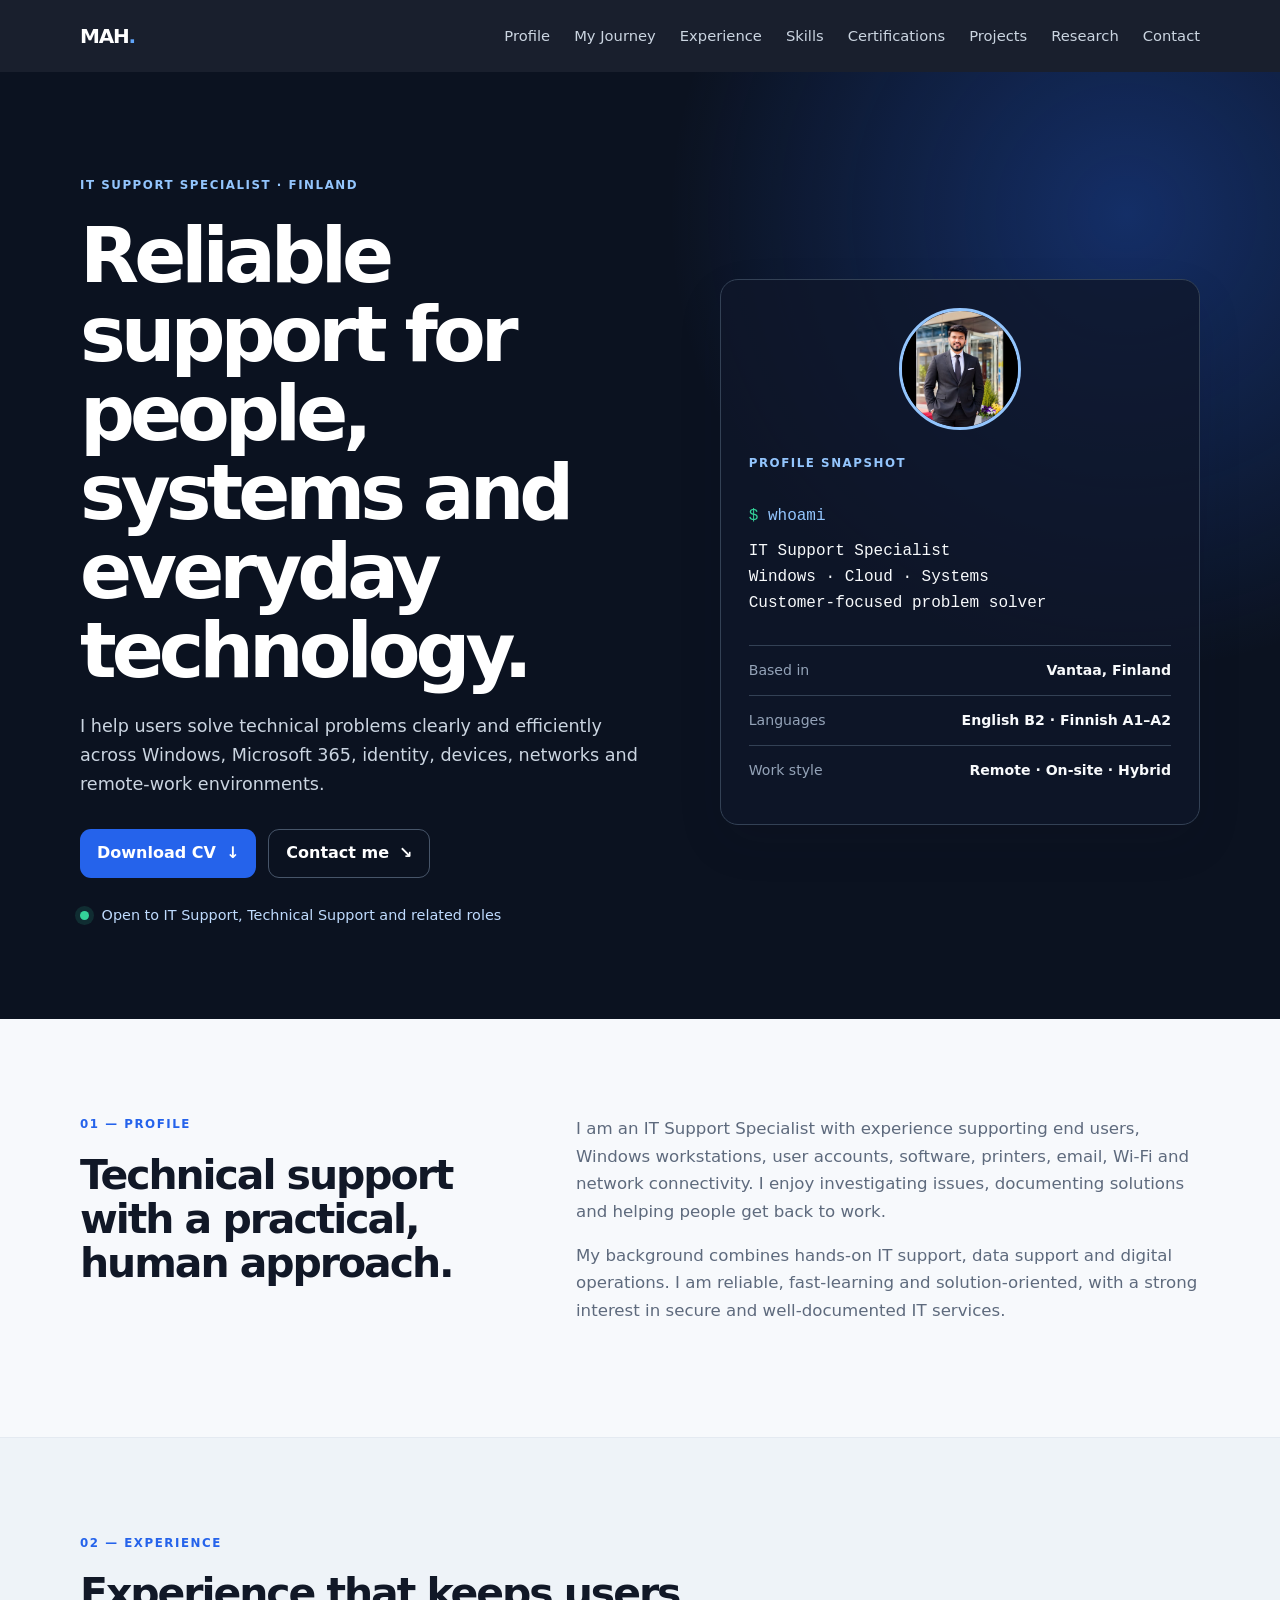
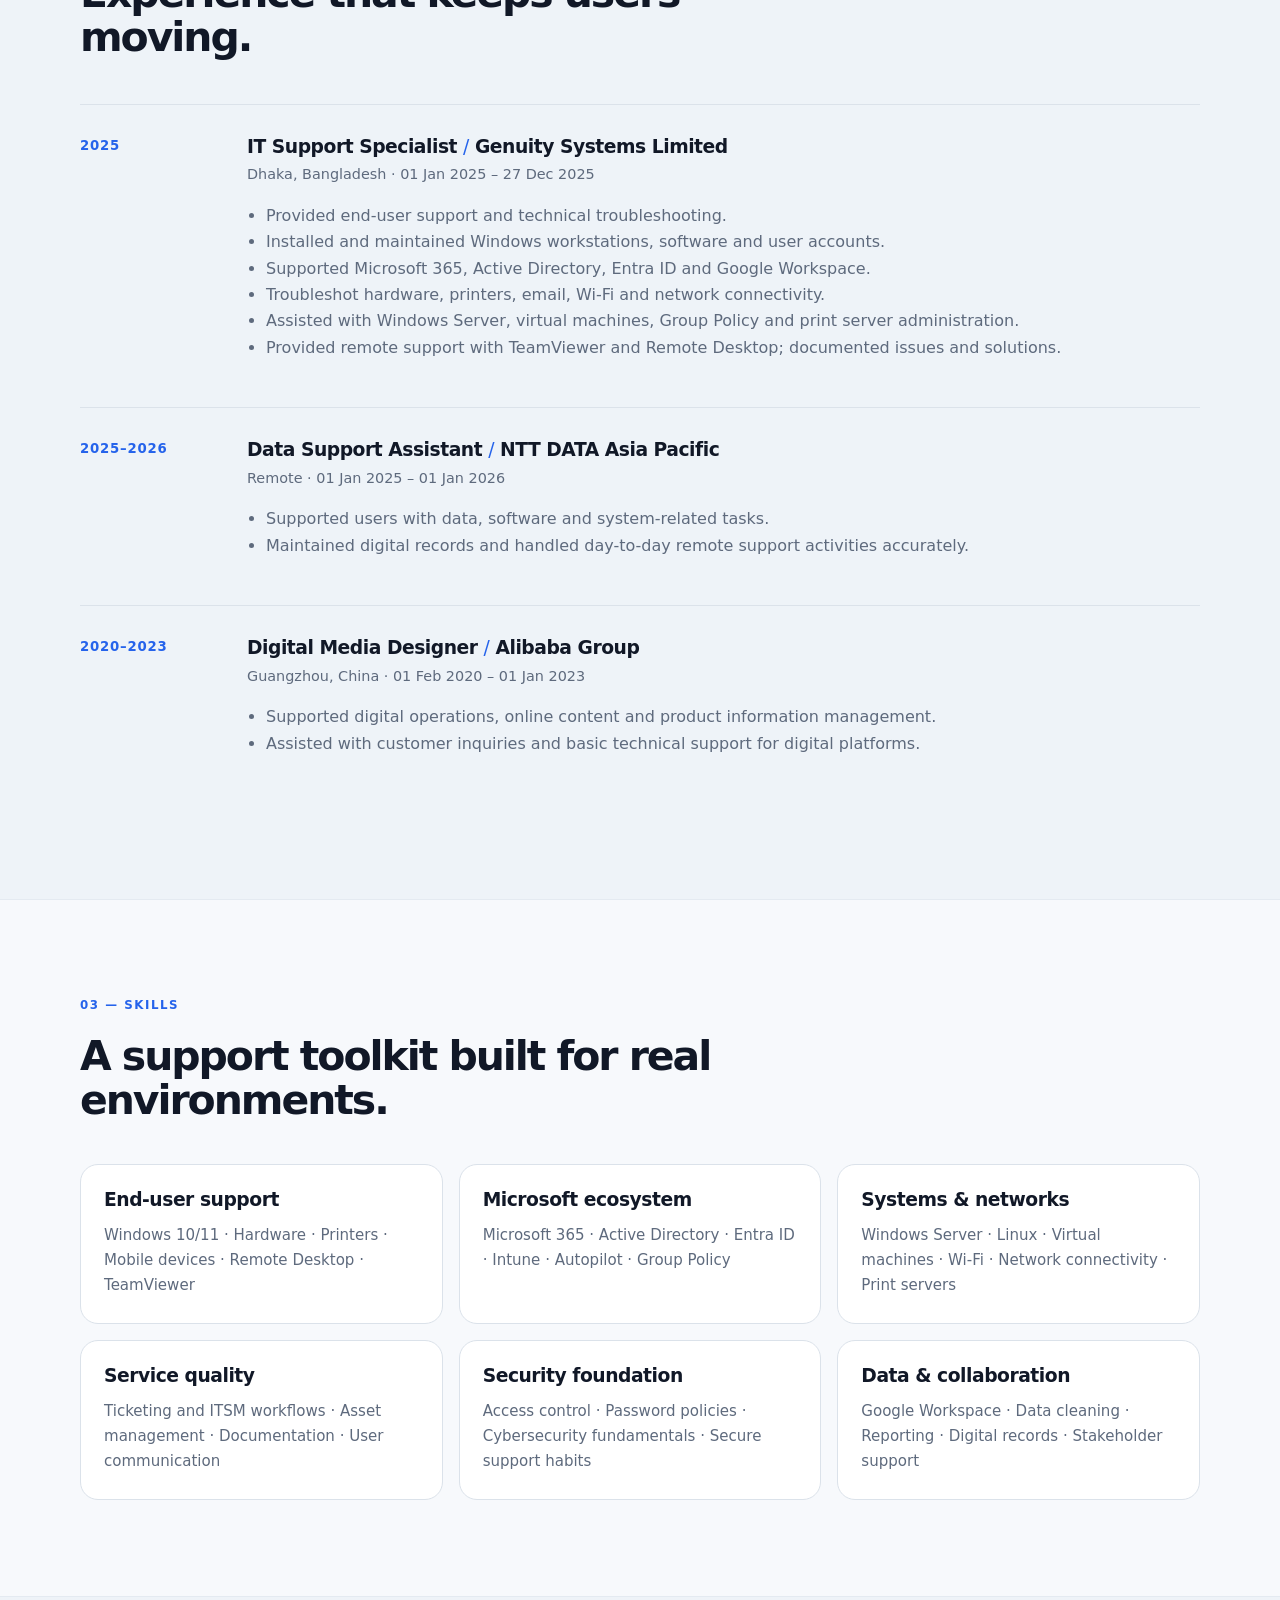
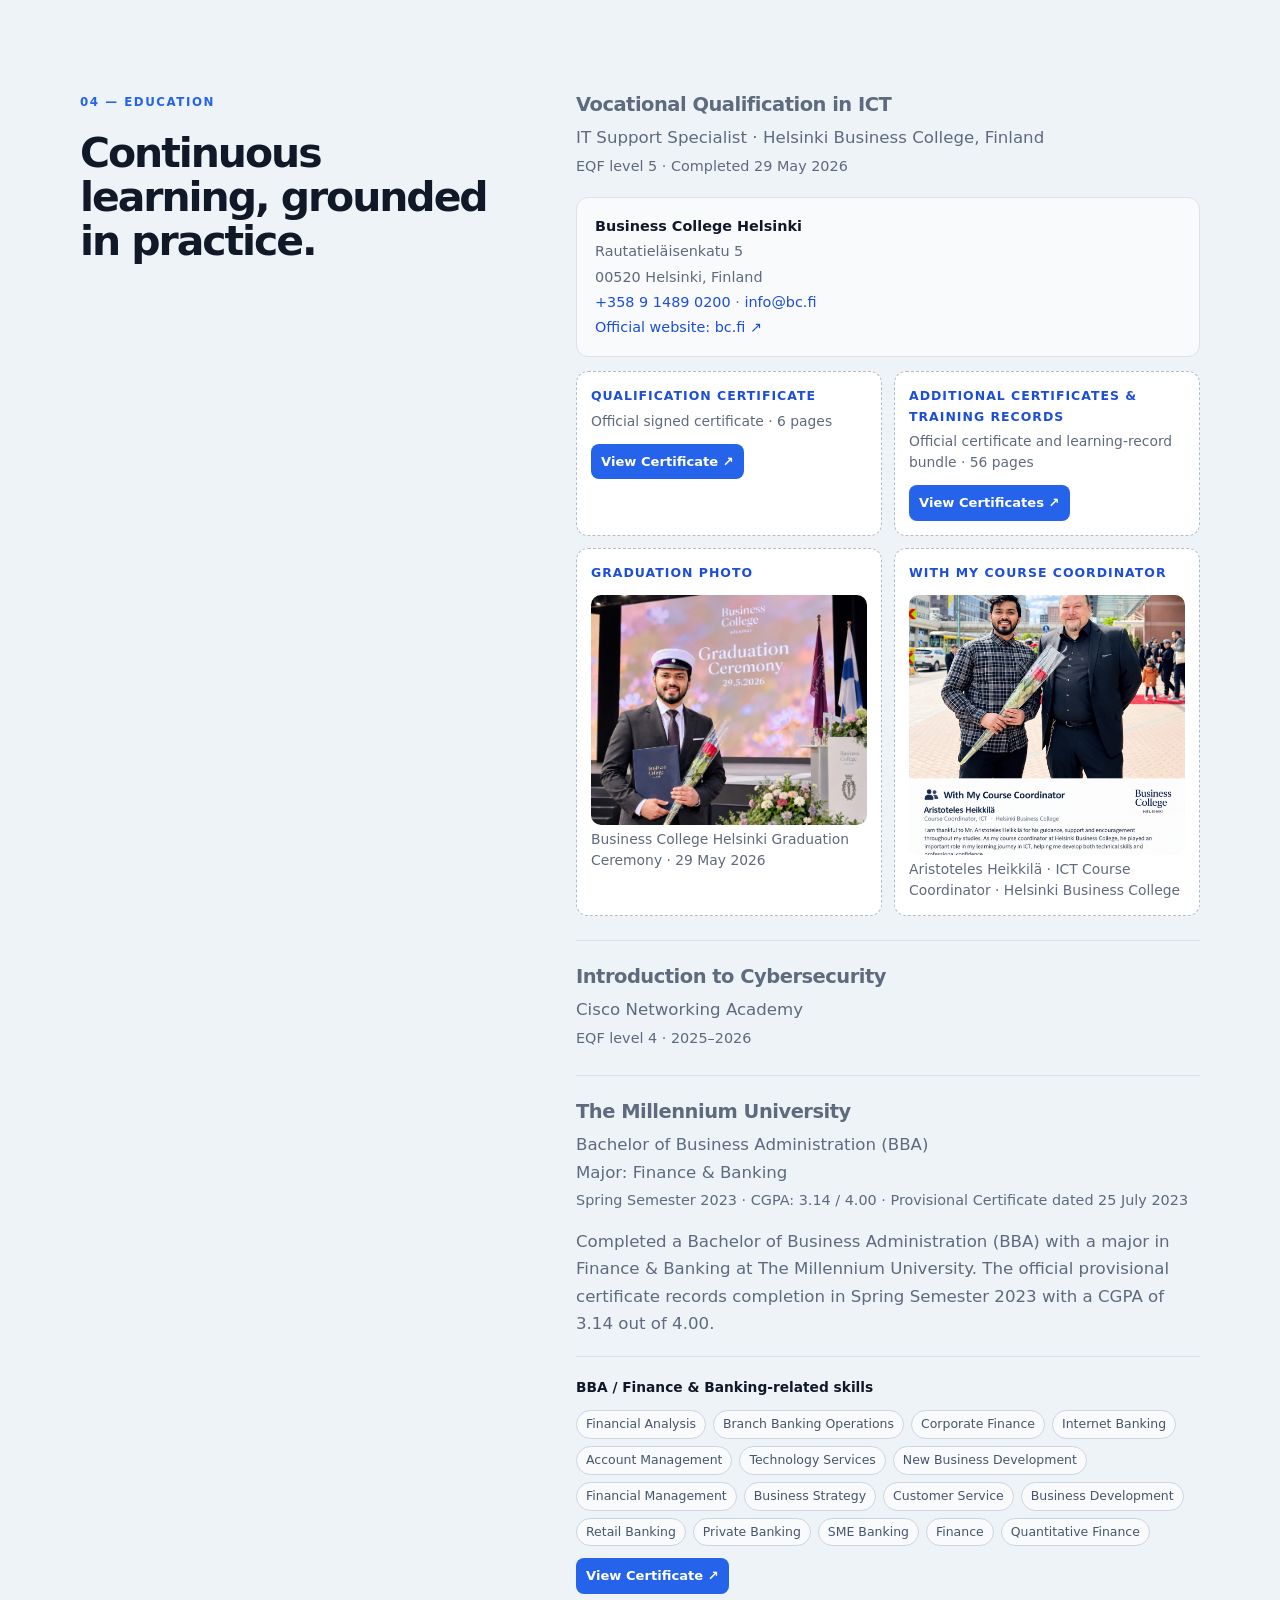
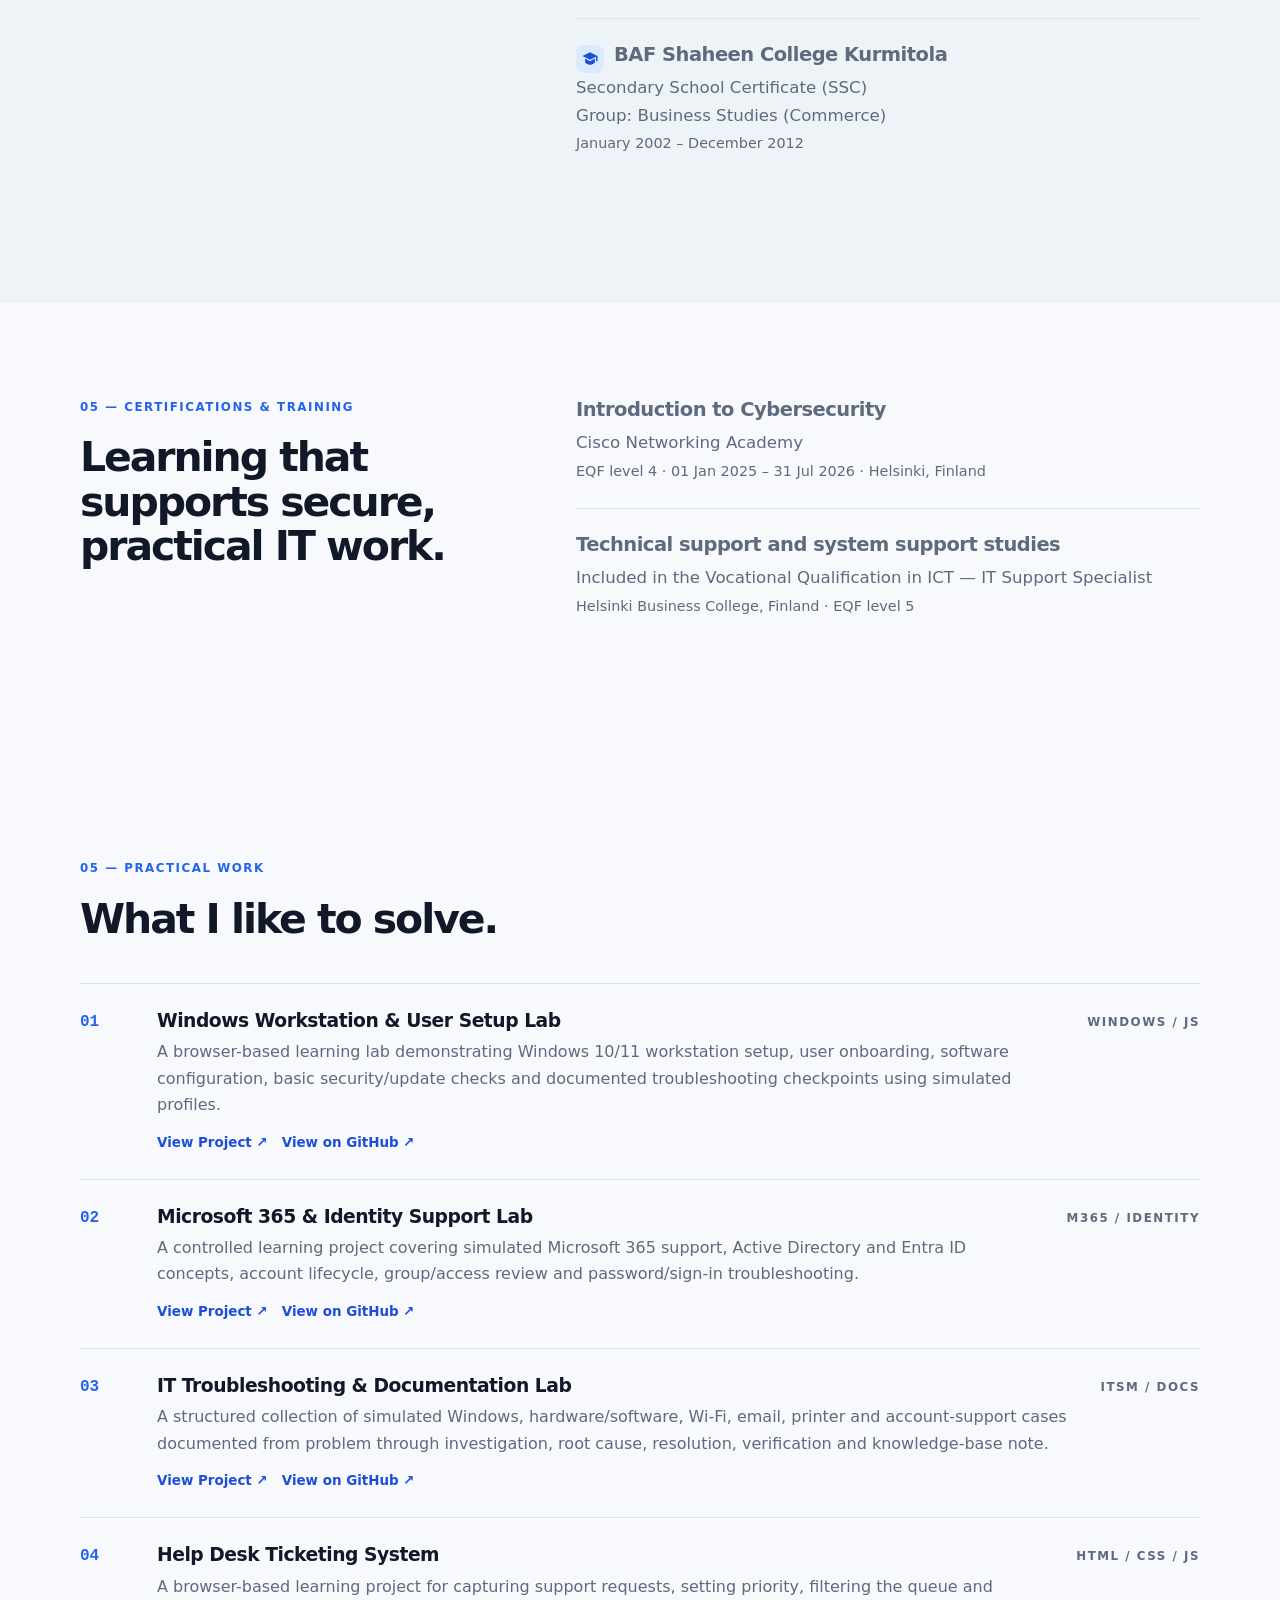
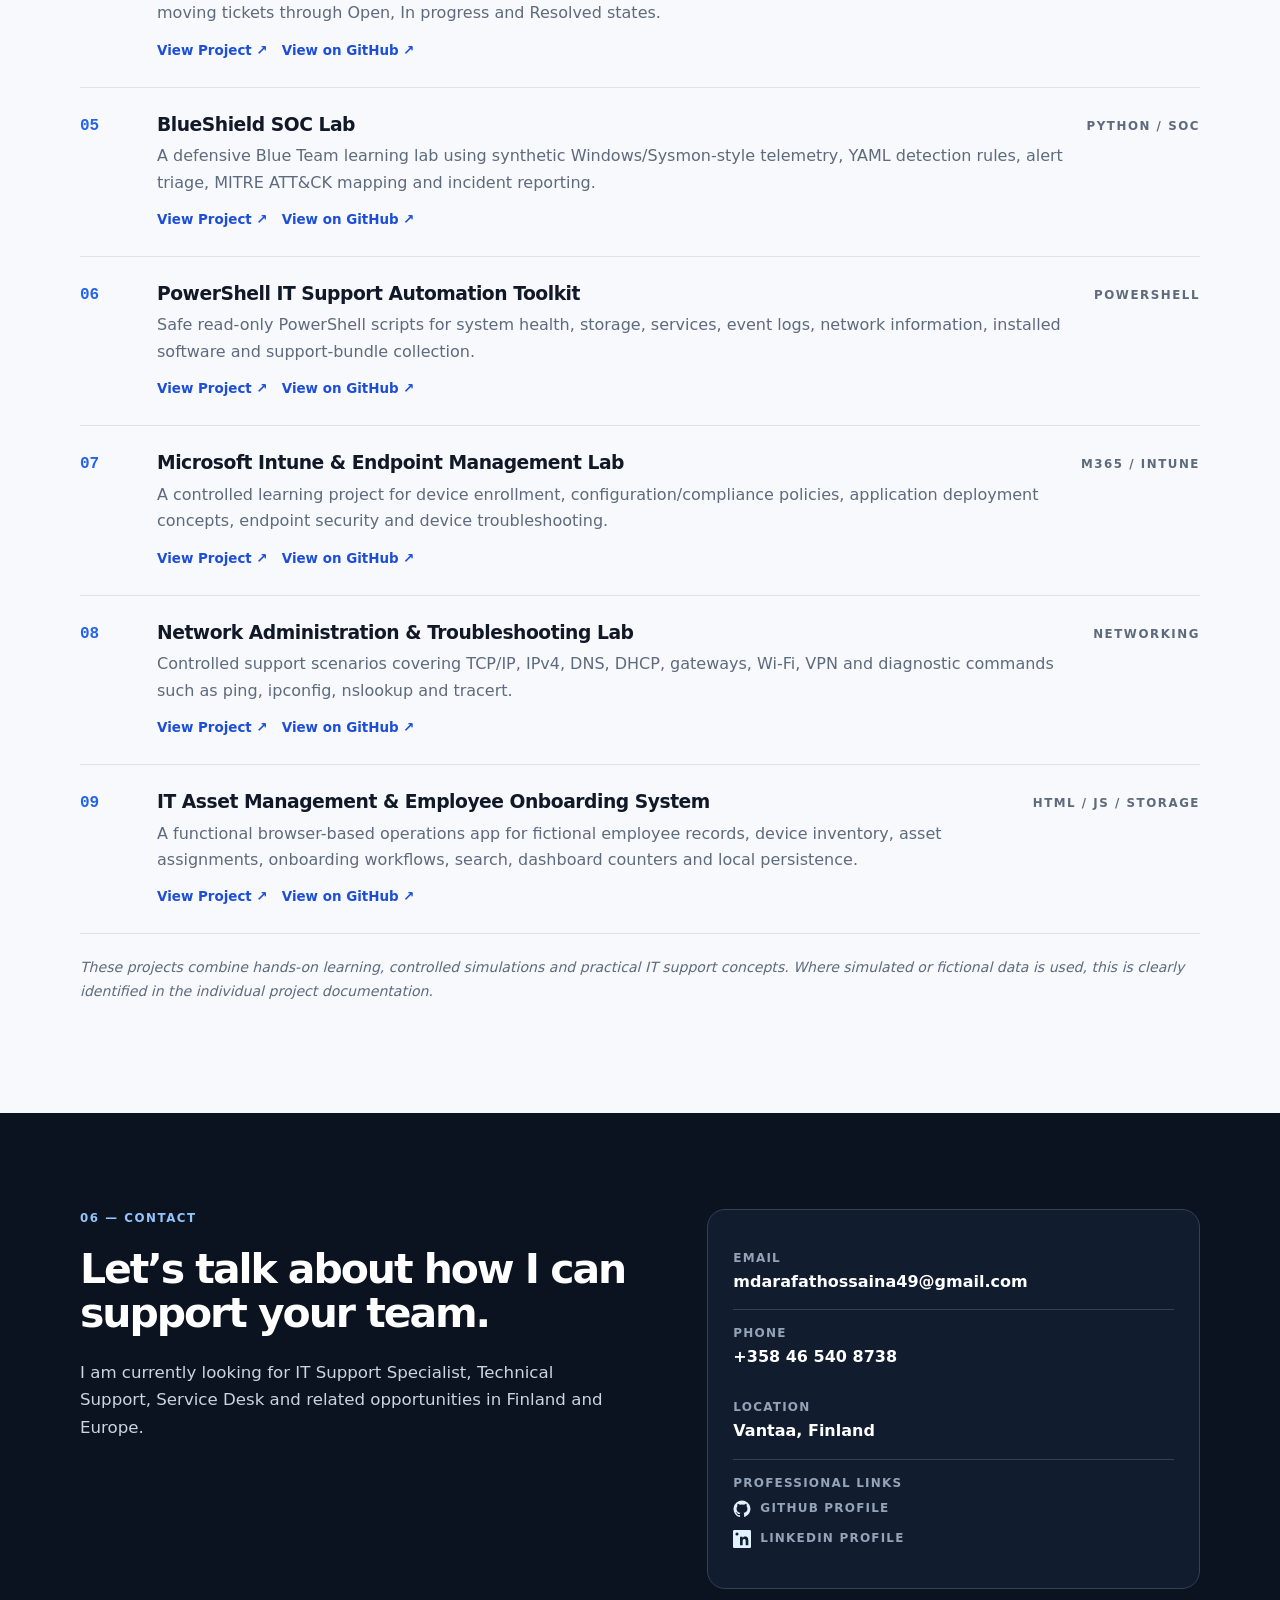
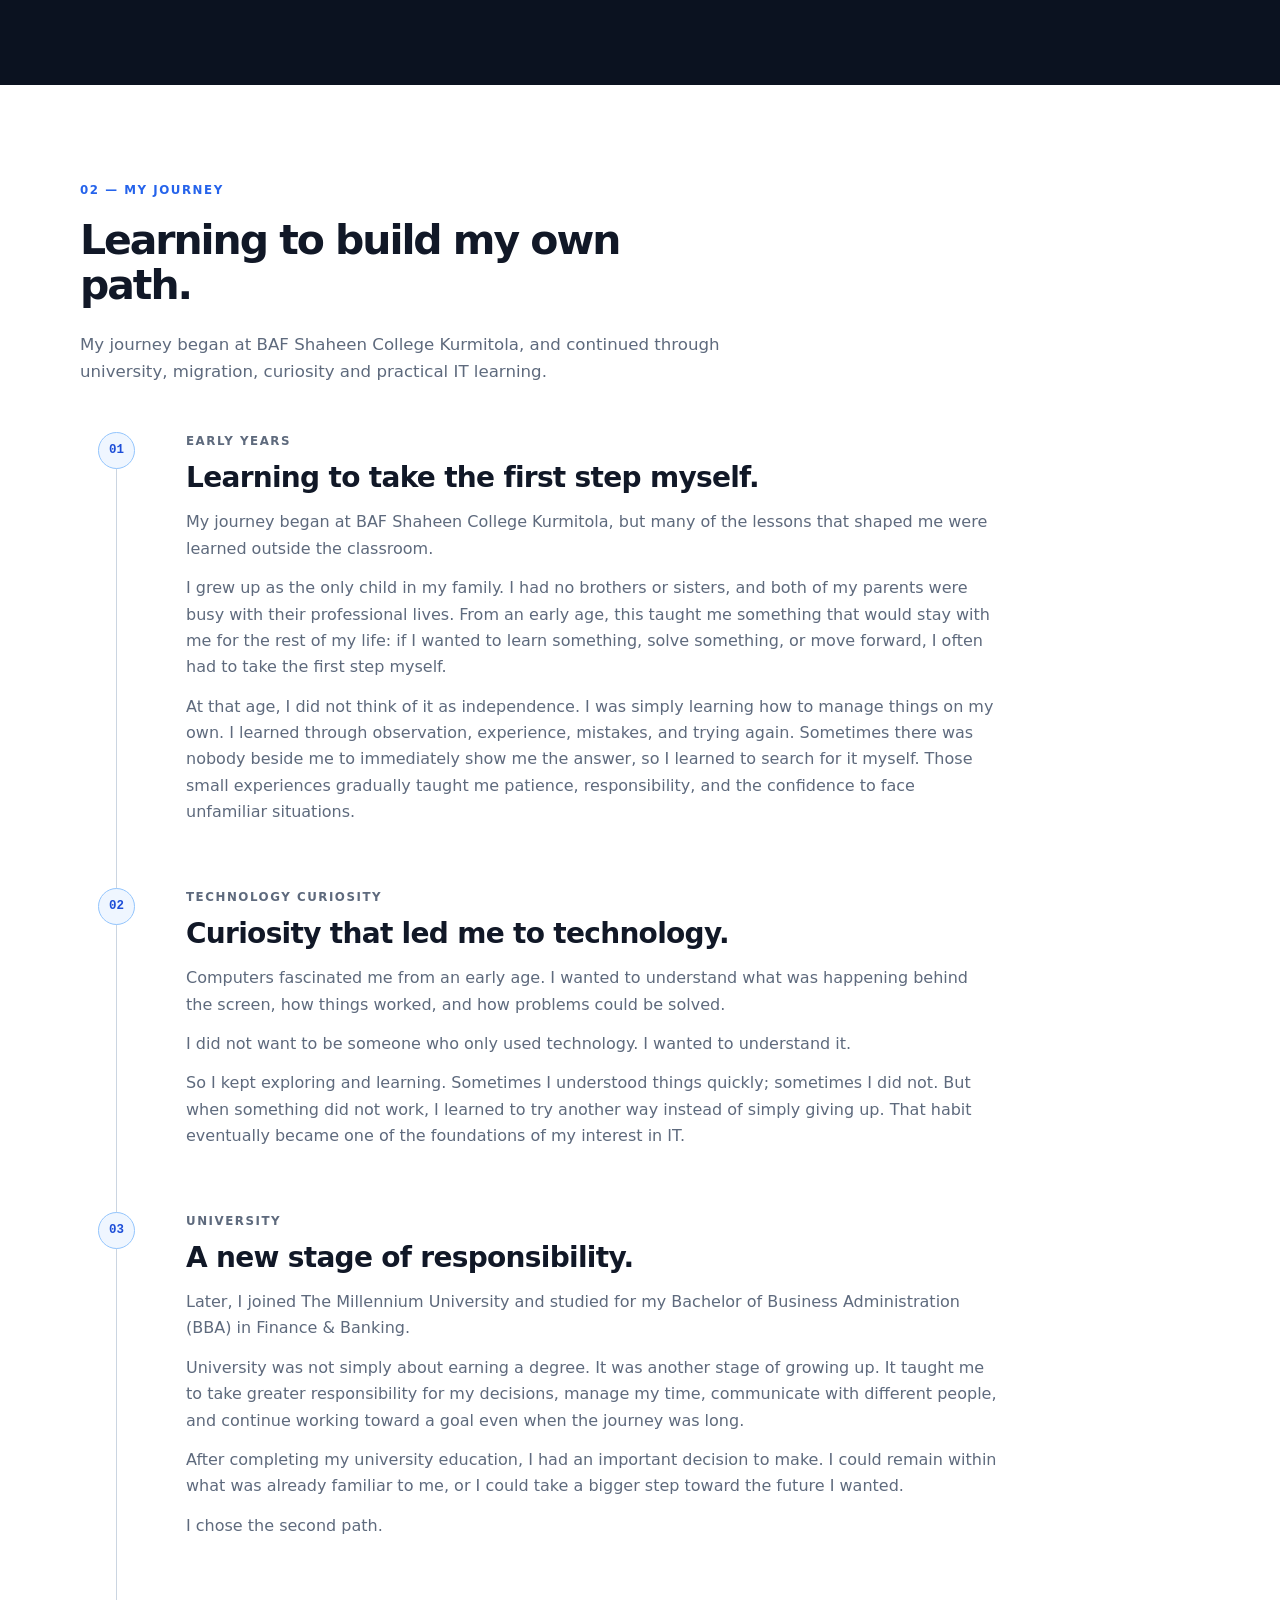
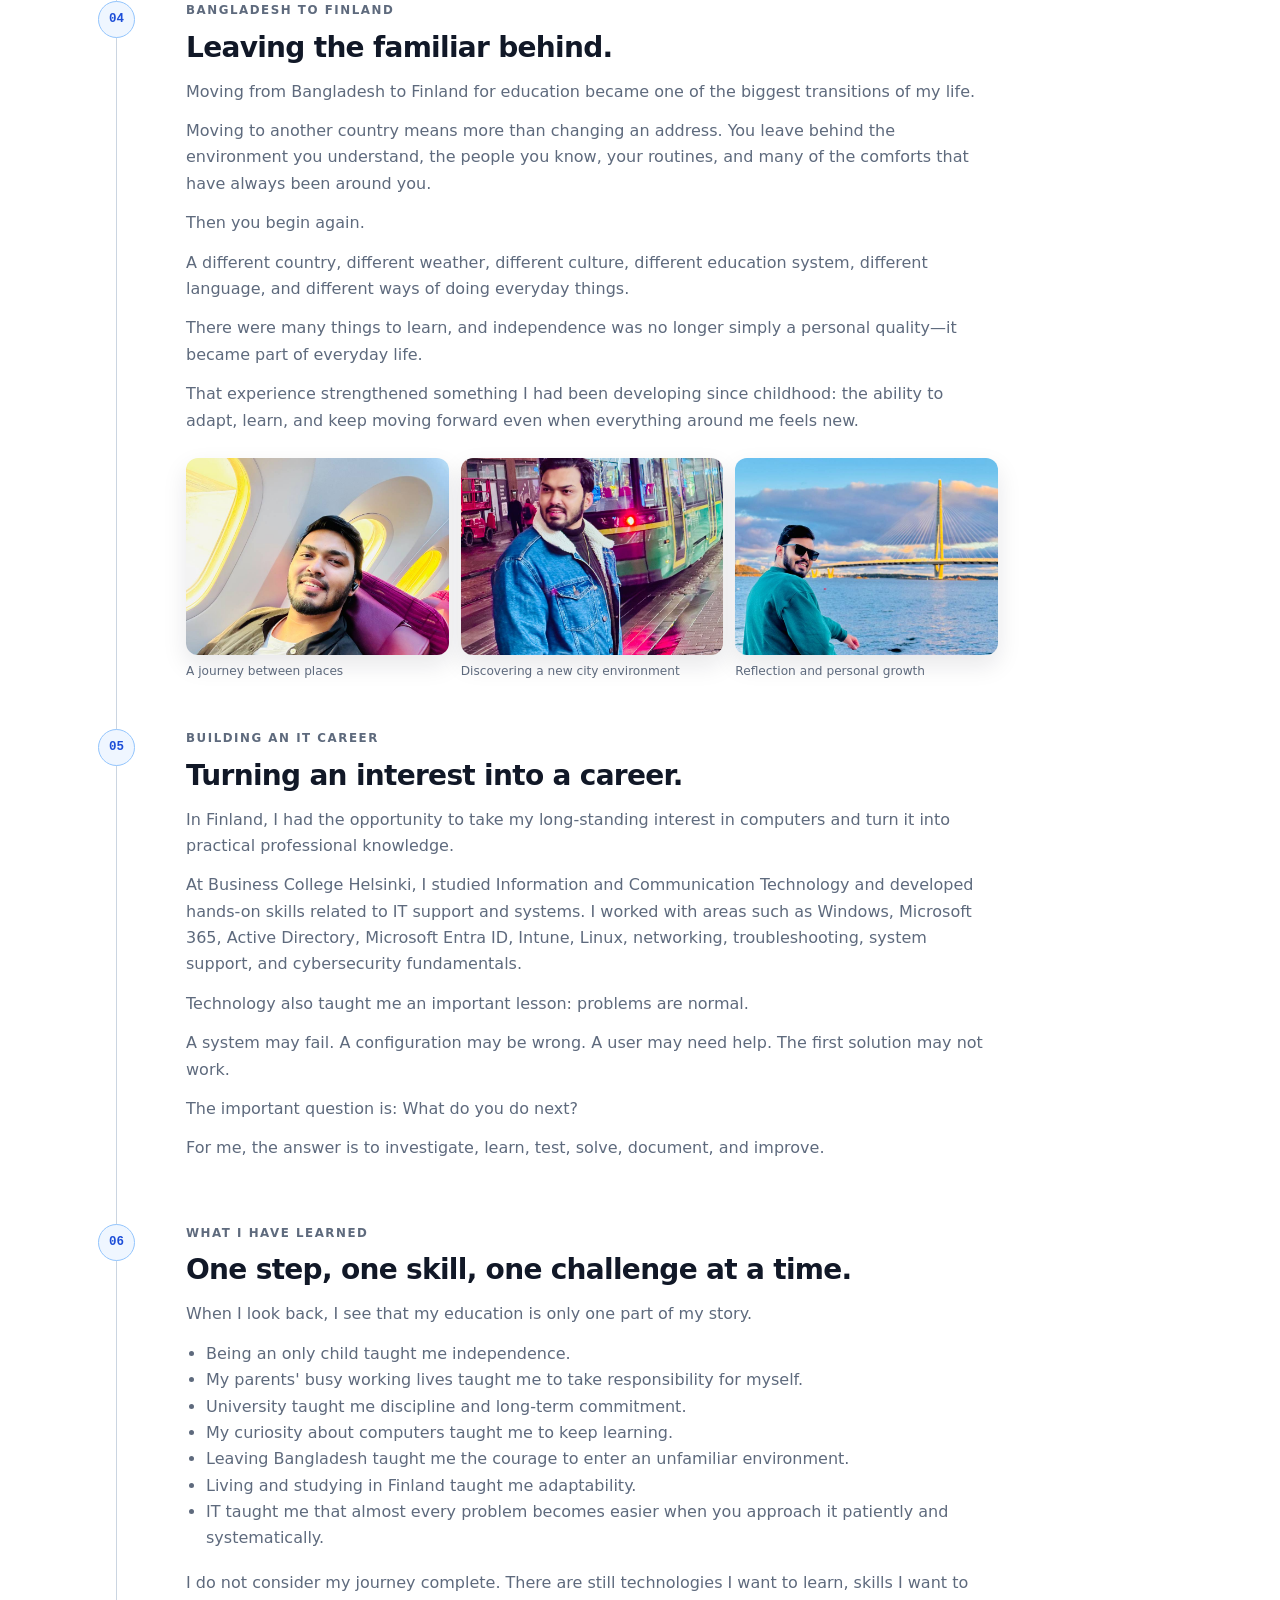
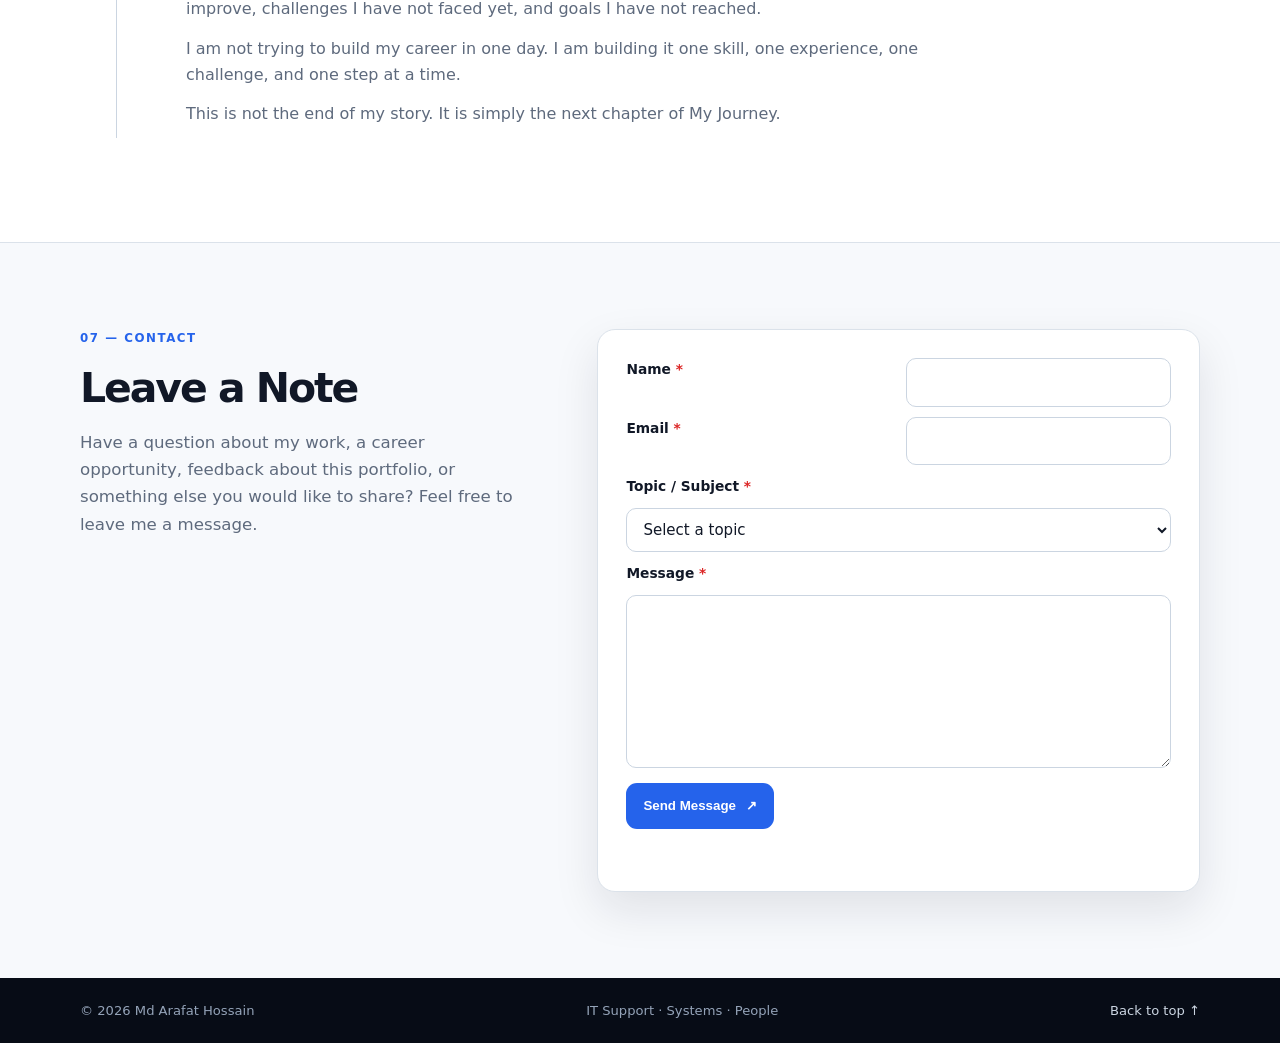
==== commit d0145205: "Add dedicated Research and Publications page" ====
--- a/index.html
+++ b/index.html
@@ -23,6 +23,7 @@
         <a href="#skills">Skills</a>
         <a href="#certifications">Certifications</a>
         <a href="#projects">Projects</a>
+        <a href="research.html">Research</a>
         <a href="#contact">Contact</a>
       </div>
     </nav>
--- a/styles.css
+++ b/styles.css
@@ -153,6 +153,36 @@
 .footer { background: #070c16; color: #94a3b8; font-size: .82rem; padding: 22px 0; }
 .footer-inner { display: flex; align-items: center; justify-content: space-between; gap: 18px; }
 .footer a { color: #cbd5e1; text-decoration: none; }
+.research-page-hero { color: #fff; background: radial-gradient(circle at 88% 15%, rgba(37, 99, 235, .35), transparent 33%), var(--navy); padding: 92px 0 78px; }
+.research-page-hero h1 { max-width: 800px; color: #fff; }
+.research-page-hero .hero-copy { max-width: 760px; color: #cbd5e1; font-size: 1.08rem; }
+.research-page-stats { display: grid; grid-template-columns: repeat(3, minmax(0, 1fr)); gap: 14px; max-width: 780px; margin-top: 34px; }
+.research-page-stats div { padding: 16px 18px; border: 1px solid #334155; border-radius: 14px; background: rgba(15, 23, 42, .78); }
+.research-page-stats strong { display: block; color: #93c5fd; font: 800 1.7rem Arial, sans-serif; }
+.research-page-stats span { color: #cbd5e1; font-size: .86rem; }
+@media (max-width: 520px) { .research-page-stats { grid-template-columns: 1fr; } }
+.research-section { background: #f7f9fc; border-block: 1px solid var(--line); }
+.section-lead { max-width: 760px; color: var(--muted); font-size: 1.05rem; }
+.research-grid { display: grid; grid-template-columns: repeat(2, minmax(0, 1fr)); gap: 16px; margin-top: 42px; }
+.research-card { display: flex; flex-direction: column; min-height: 300px; padding: 24px; border: 1px solid var(--line); border-radius: var(--radius); background: #fff; box-shadow: 0 10px 28px rgba(15, 23, 42, .06); }
+.research-card-featured { border-color: #93c5fd; background: linear-gradient(145deg, #fff, #eff6ff); }
+.research-card-top { display: flex; justify-content: space-between; gap: 12px; align-items: start; margin-bottom: 14px; }
+.research-type, .research-year { color: var(--blue-dark); font-size: .7rem; font-weight: 800; letter-spacing: .08em; text-transform: uppercase; }
+.research-year { color: var(--muted); white-space: nowrap; }
+.research-card h3 { margin-bottom: 10px; font-size: 1.25rem; }
+.research-card > p:not(.research-warning) { color: var(--muted); font-size: .92rem; }
+.research-meta { display: flex; flex-wrap: wrap; gap: 8px; margin: auto 0 14px; color: #34445a; font-size: .82rem; font-weight: 750; }
+.research-meta span { padding: 5px 9px; border-radius: 999px; background: #eef4fb; }
+.research-tags { display: flex; flex-wrap: wrap; gap: 7px; margin-bottom: 15px; }
+.research-tags span { padding: 4px 8px; border: 1px solid #cbd5e1; border-radius: 999px; color: #52627a; font-size: .75rem; }
+.research-warning { margin: 0 0 14px; padding: 9px 10px; border-left: 3px solid #d97706; color: #92400e; background: #fff7ed; font-size: .8rem; font-weight: 700; }
+.research-actions { display: flex; flex-wrap: wrap; gap: 11px; }
+.research-actions a { color: var(--blue-dark); font-size: .8rem; font-weight: 800; text-decoration: none; }
+.research-actions a:hover, .research-actions a:focus { text-decoration: underline; }
+.research-transparency { margin-top: 28px; padding: 22px 24px; border: 1px solid #bfdbfe; border-left: 4px solid var(--blue); border-radius: 14px; background: #eff6ff; color: #475569; }
+.research-transparency h3 { color: #1e3a8a; margin-bottom: 9px; }
+.research-transparency p { margin-bottom: 10px; font-size: .9rem; }
+.research-transparency p:last-child { margin-bottom: 0; }
 @media (max-width: 800px) {
   .container { width: min(100% - 28px, 680px); }
   .hero { padding: 72px 0 62px; }
@@ -170,6 +200,7 @@
 }
 @media (max-width: 520px) {
   h1 { font-size: clamp(2.3rem, 13vw, 3.8rem); }
+  .research-grid { grid-template-columns: 1fr; }
   .skill-grid { grid-template-columns: 1fr; }
   .journey-gallery { grid-template-columns: 1fr; }
   .credential-placeholders { grid-template-columns: 1fr; }
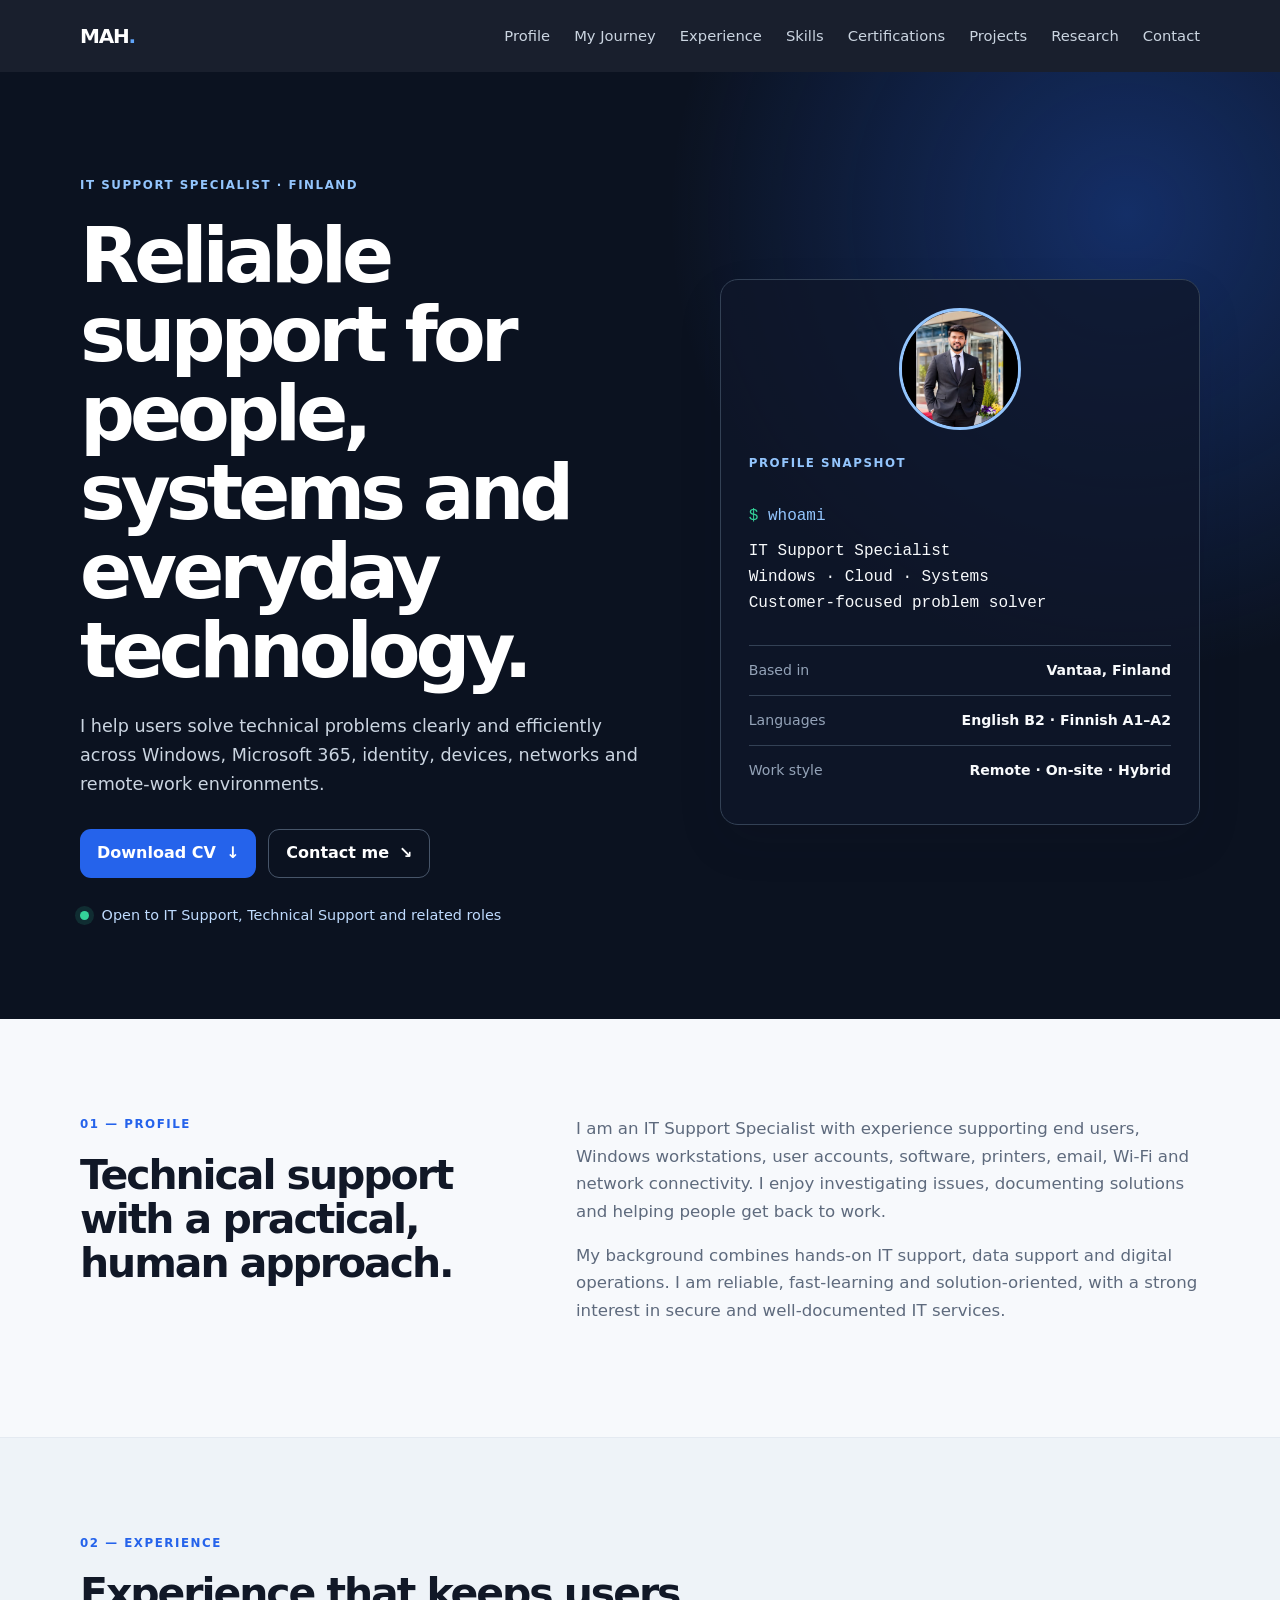
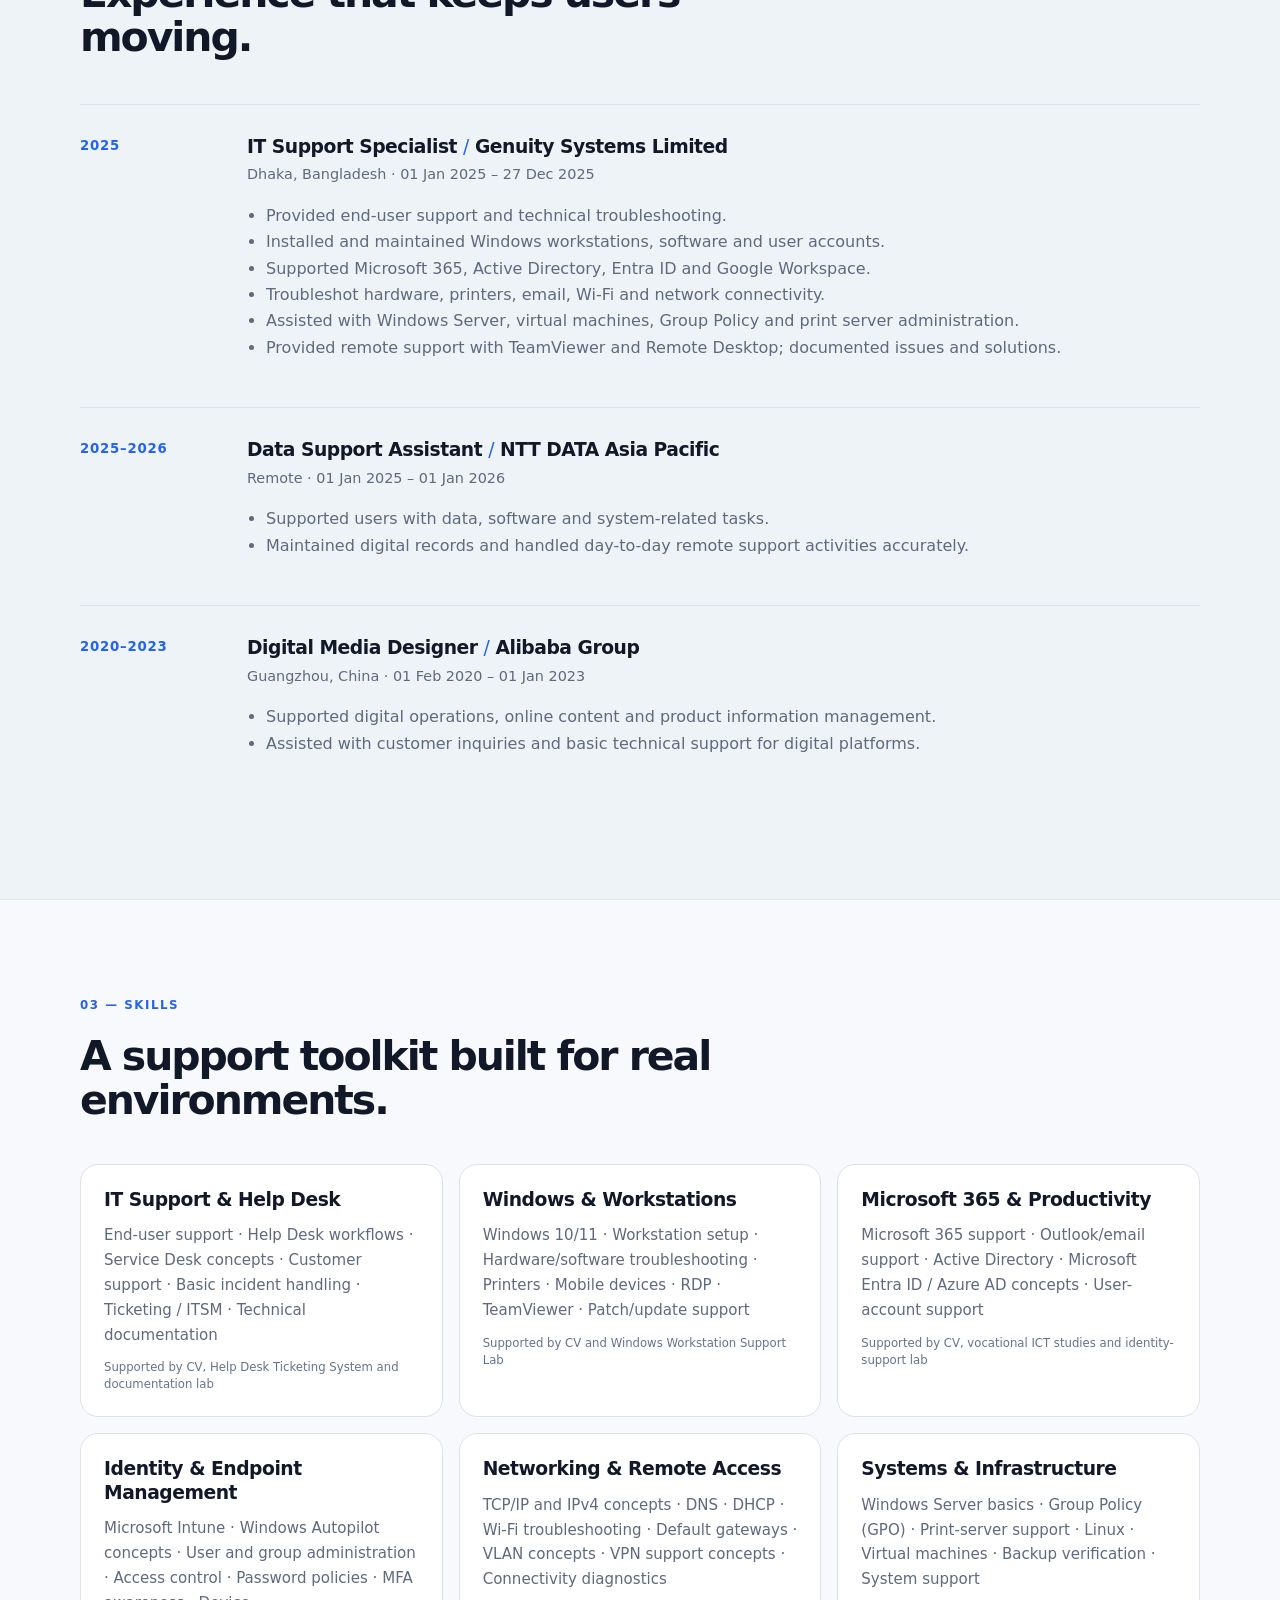
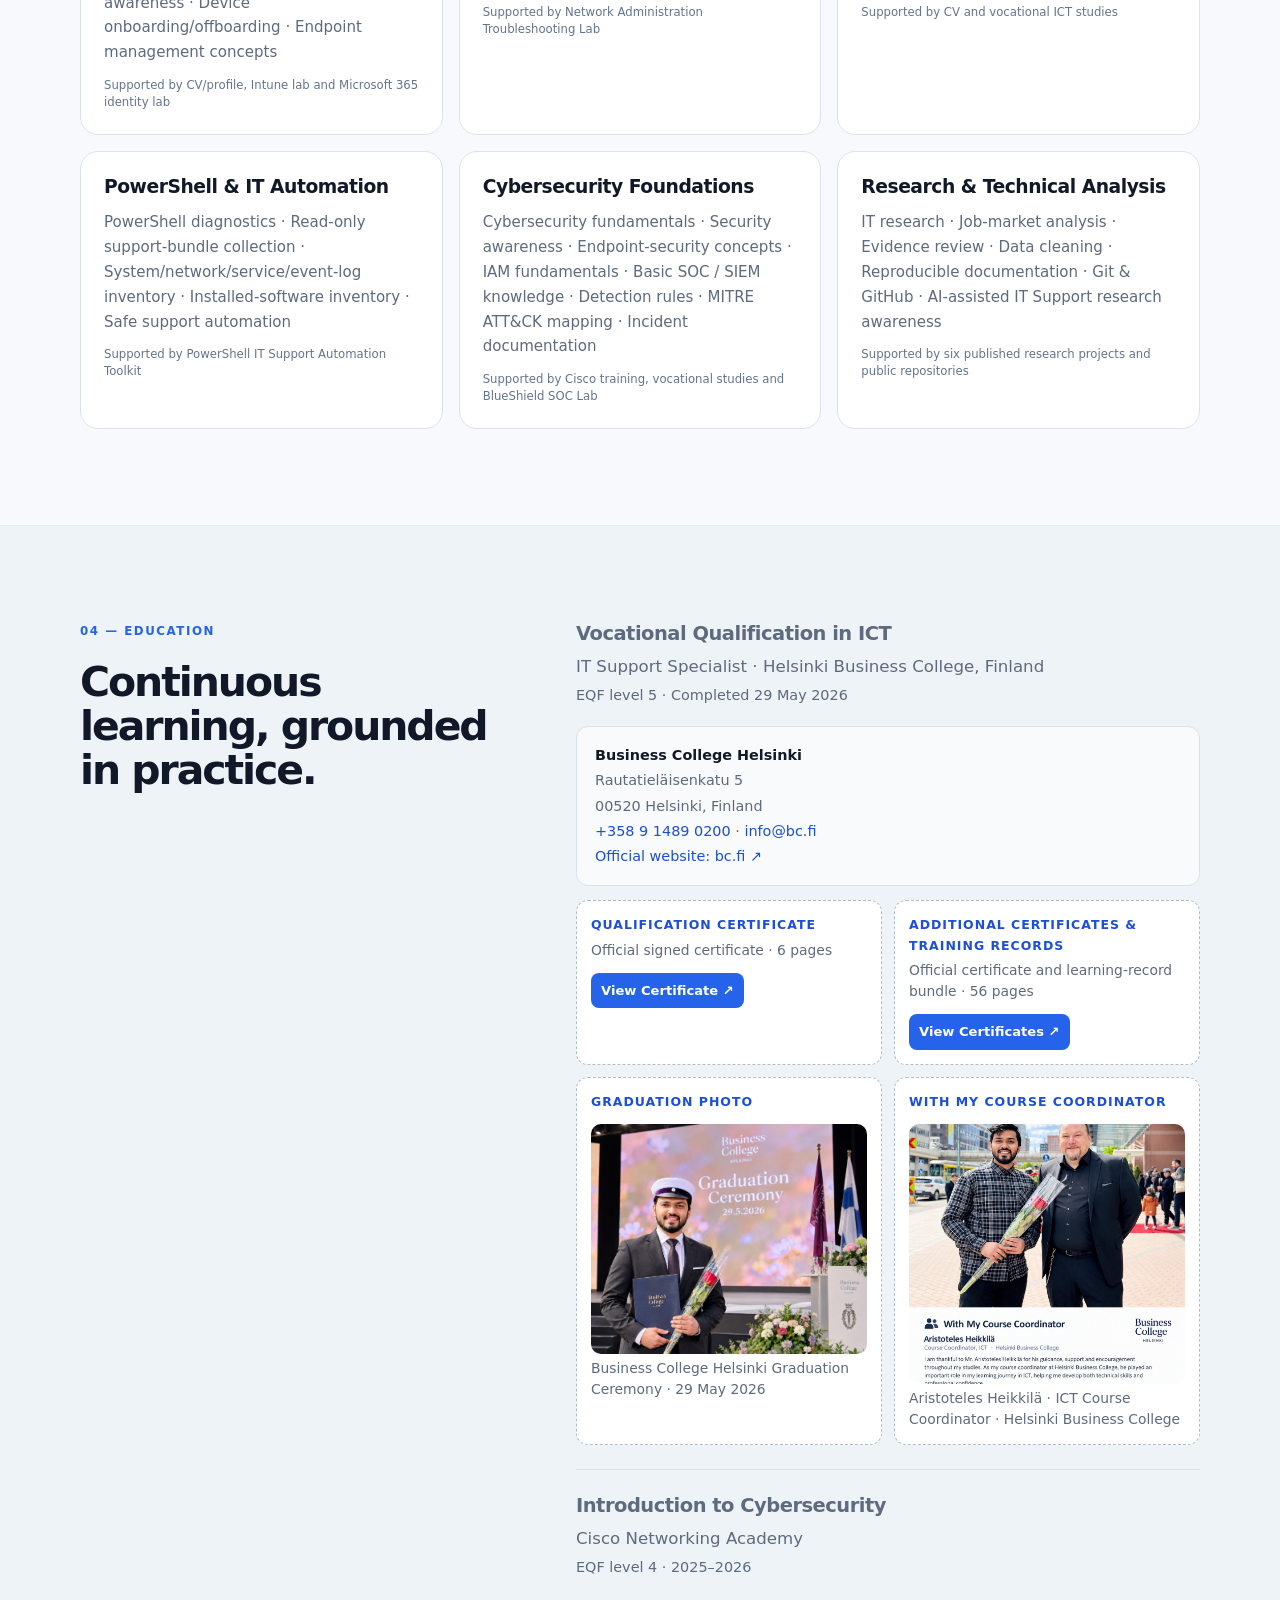
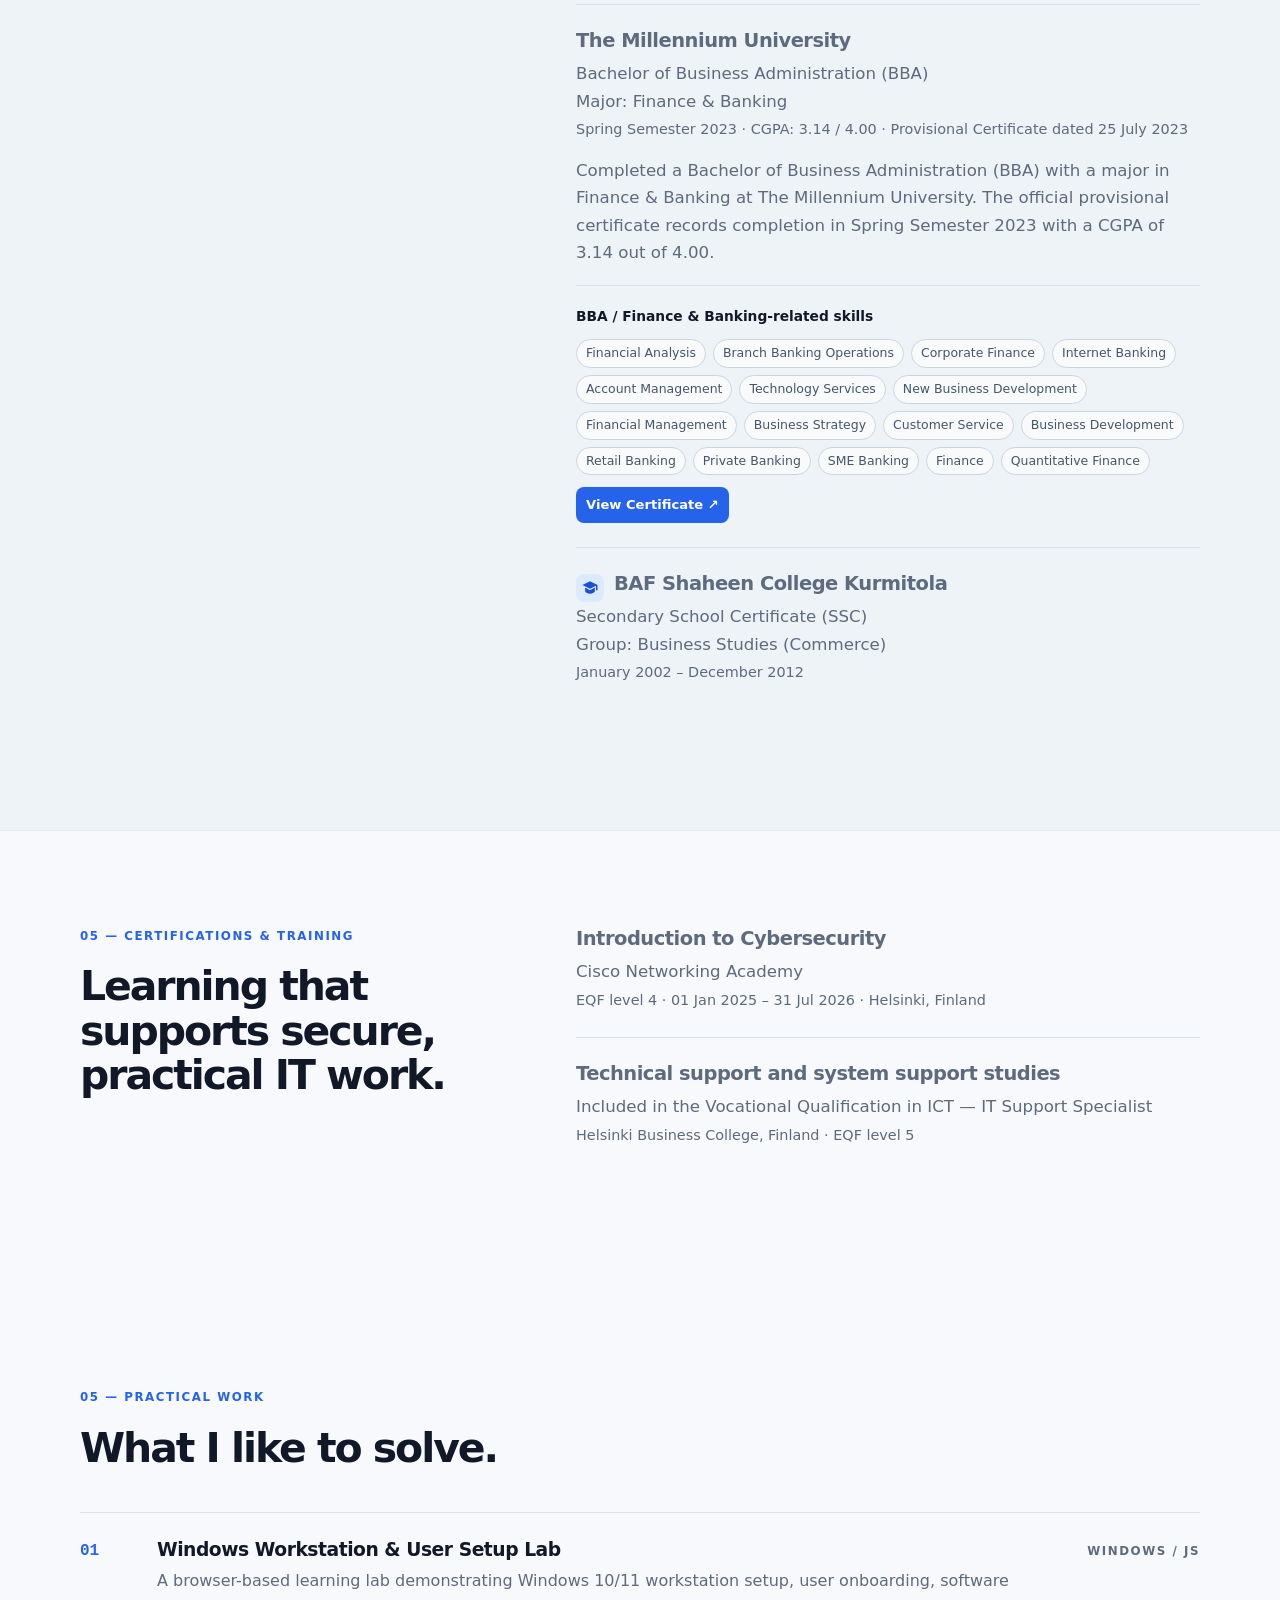
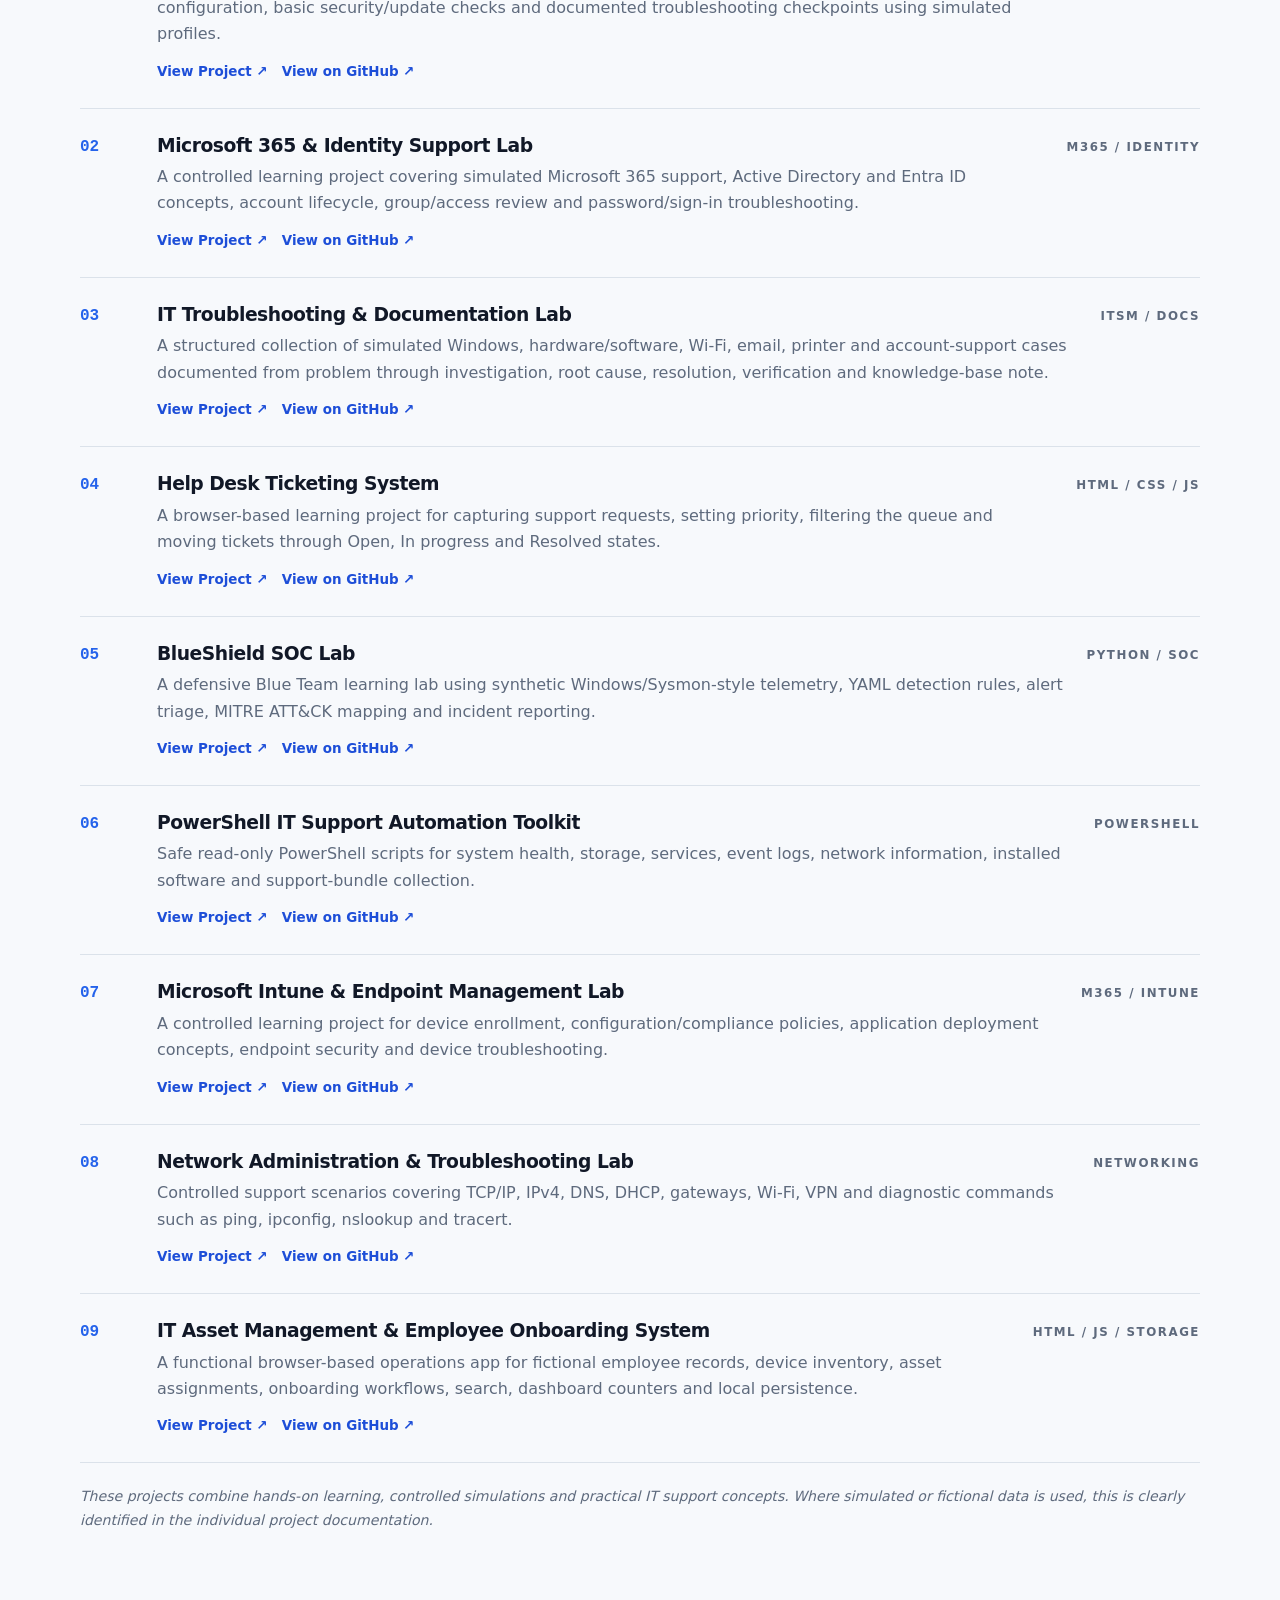
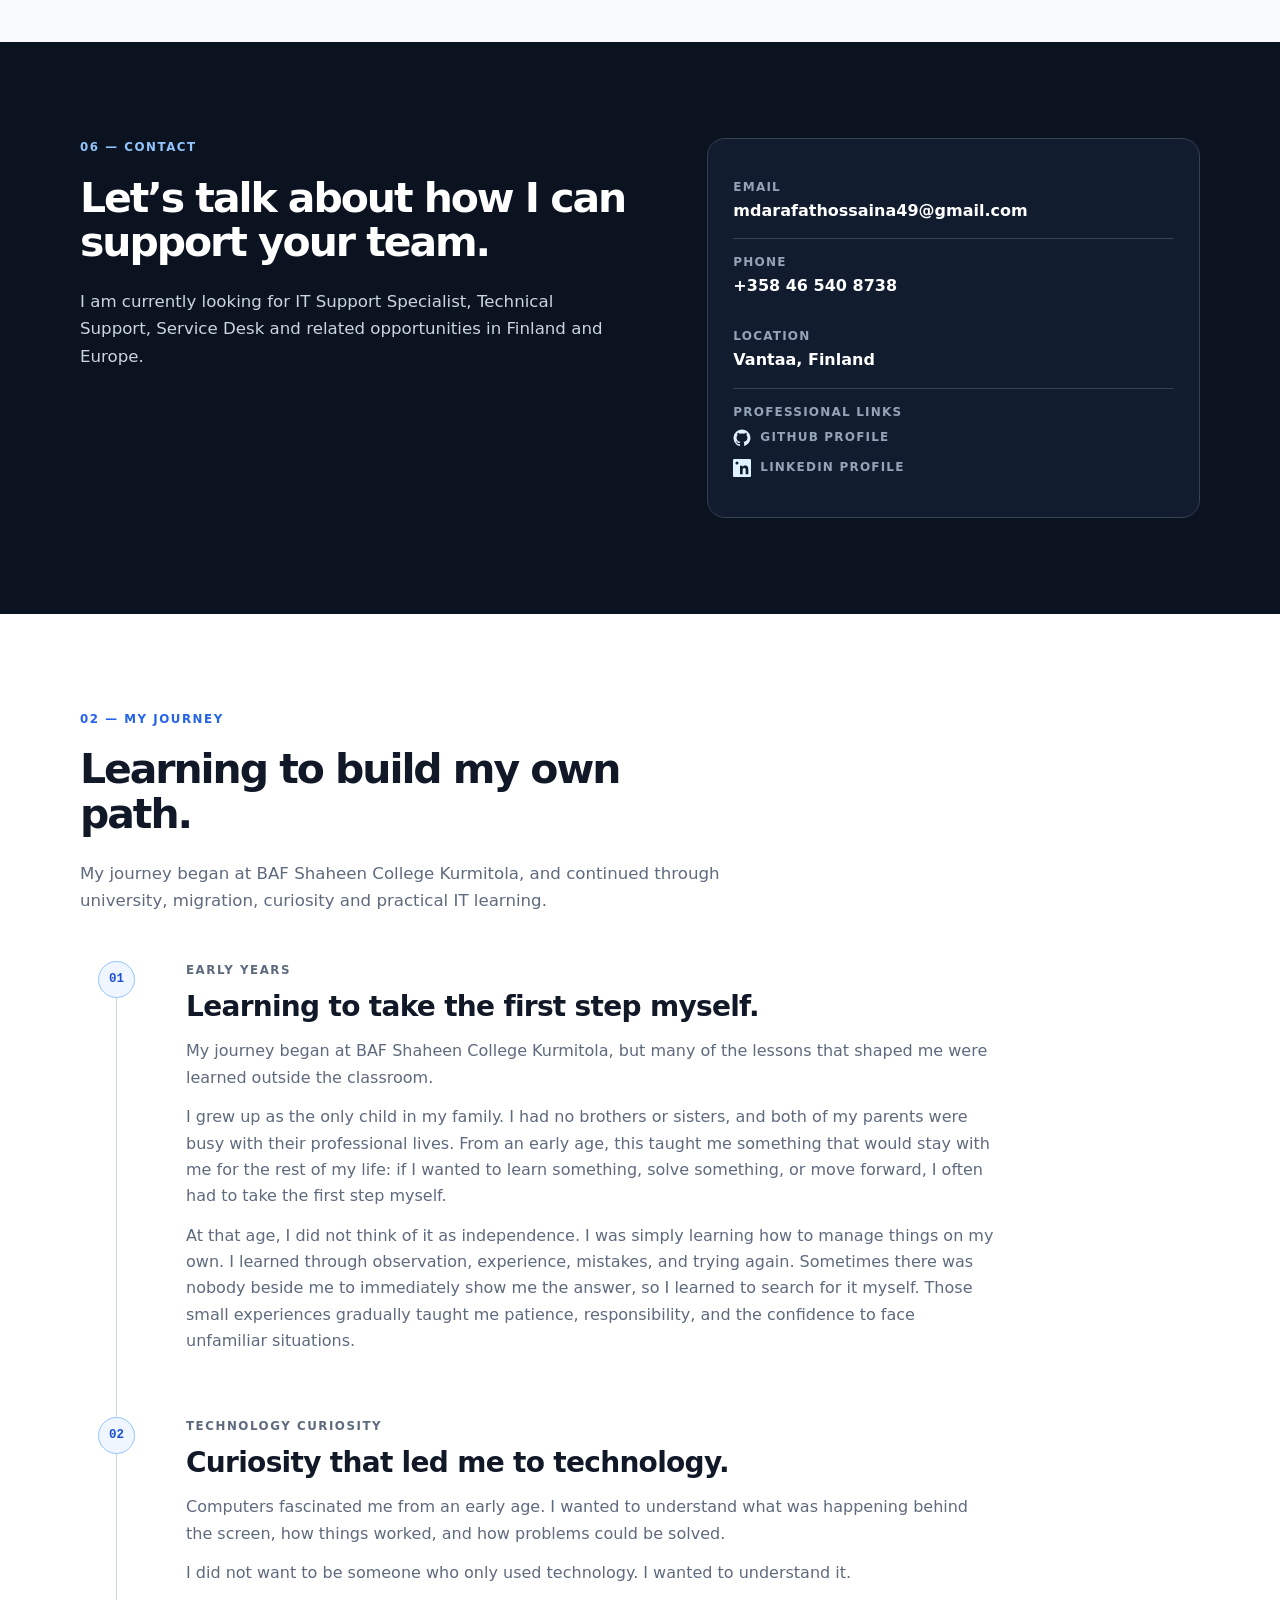
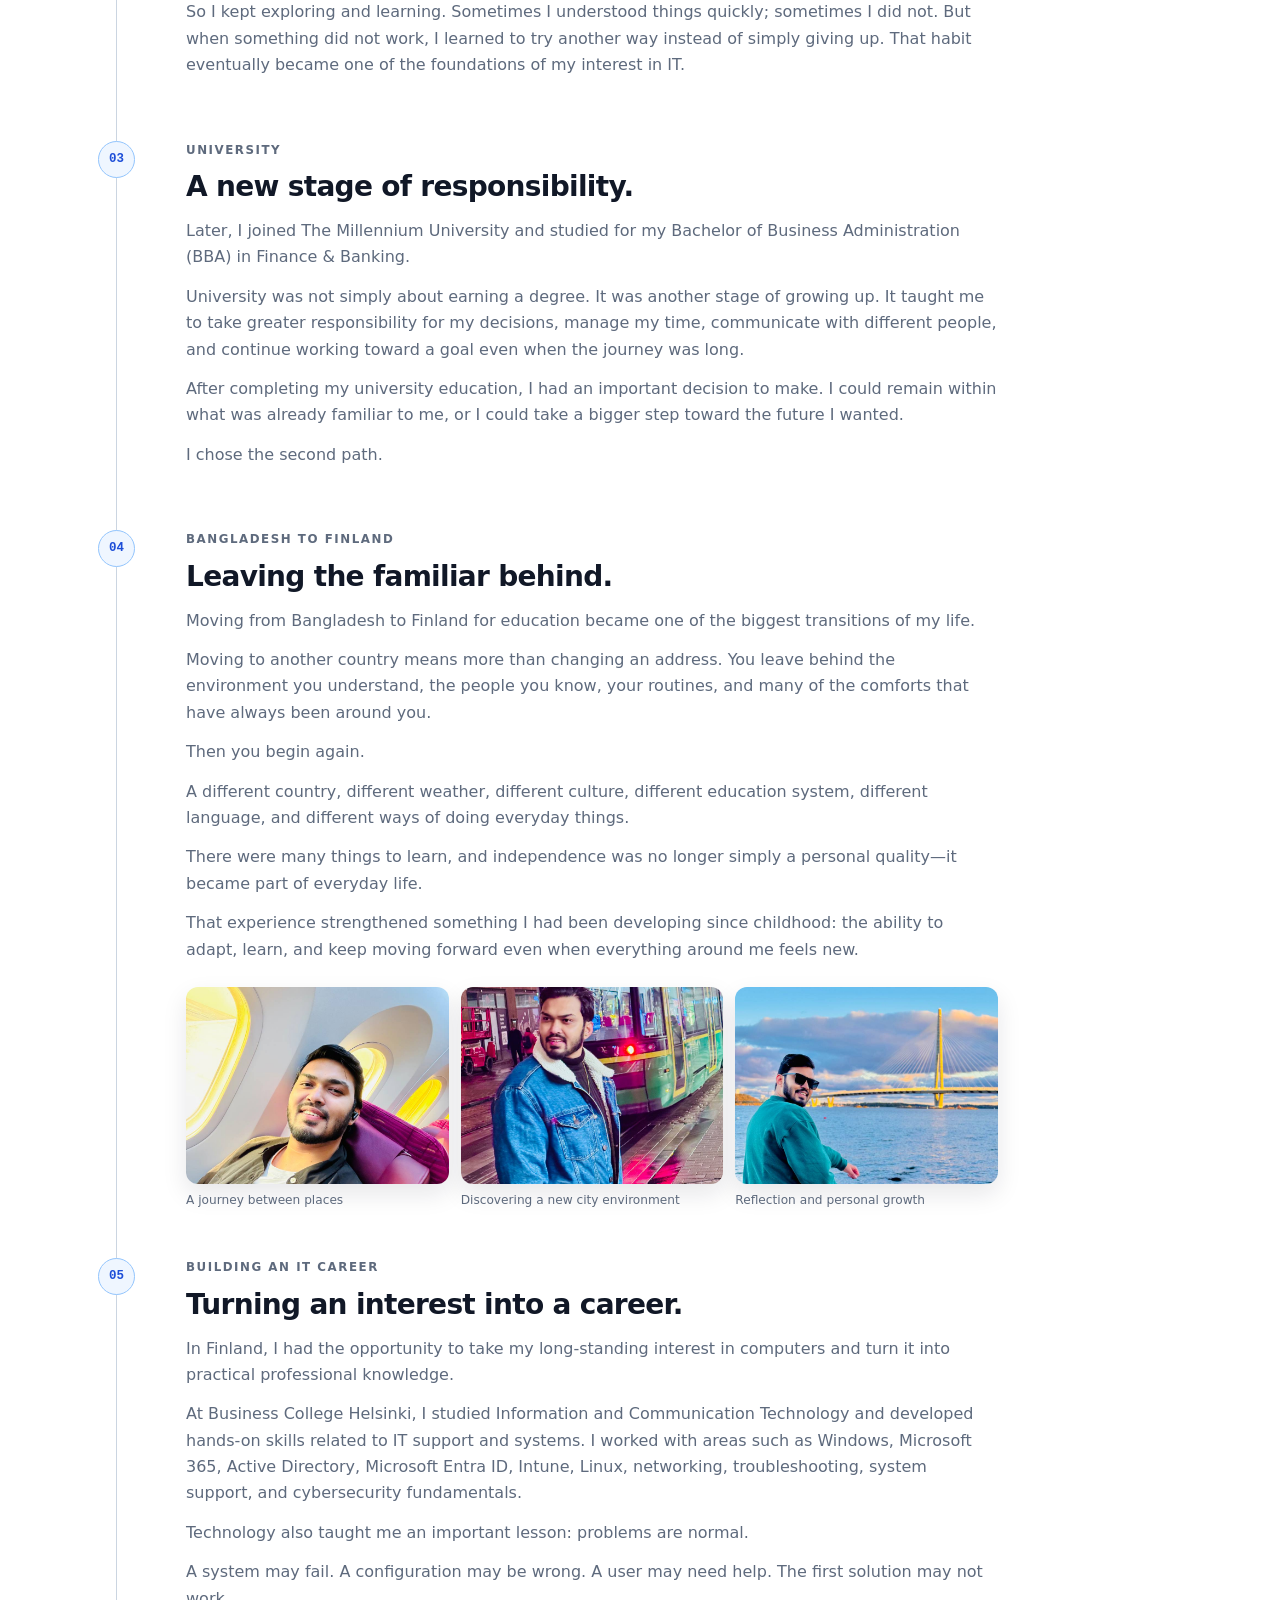
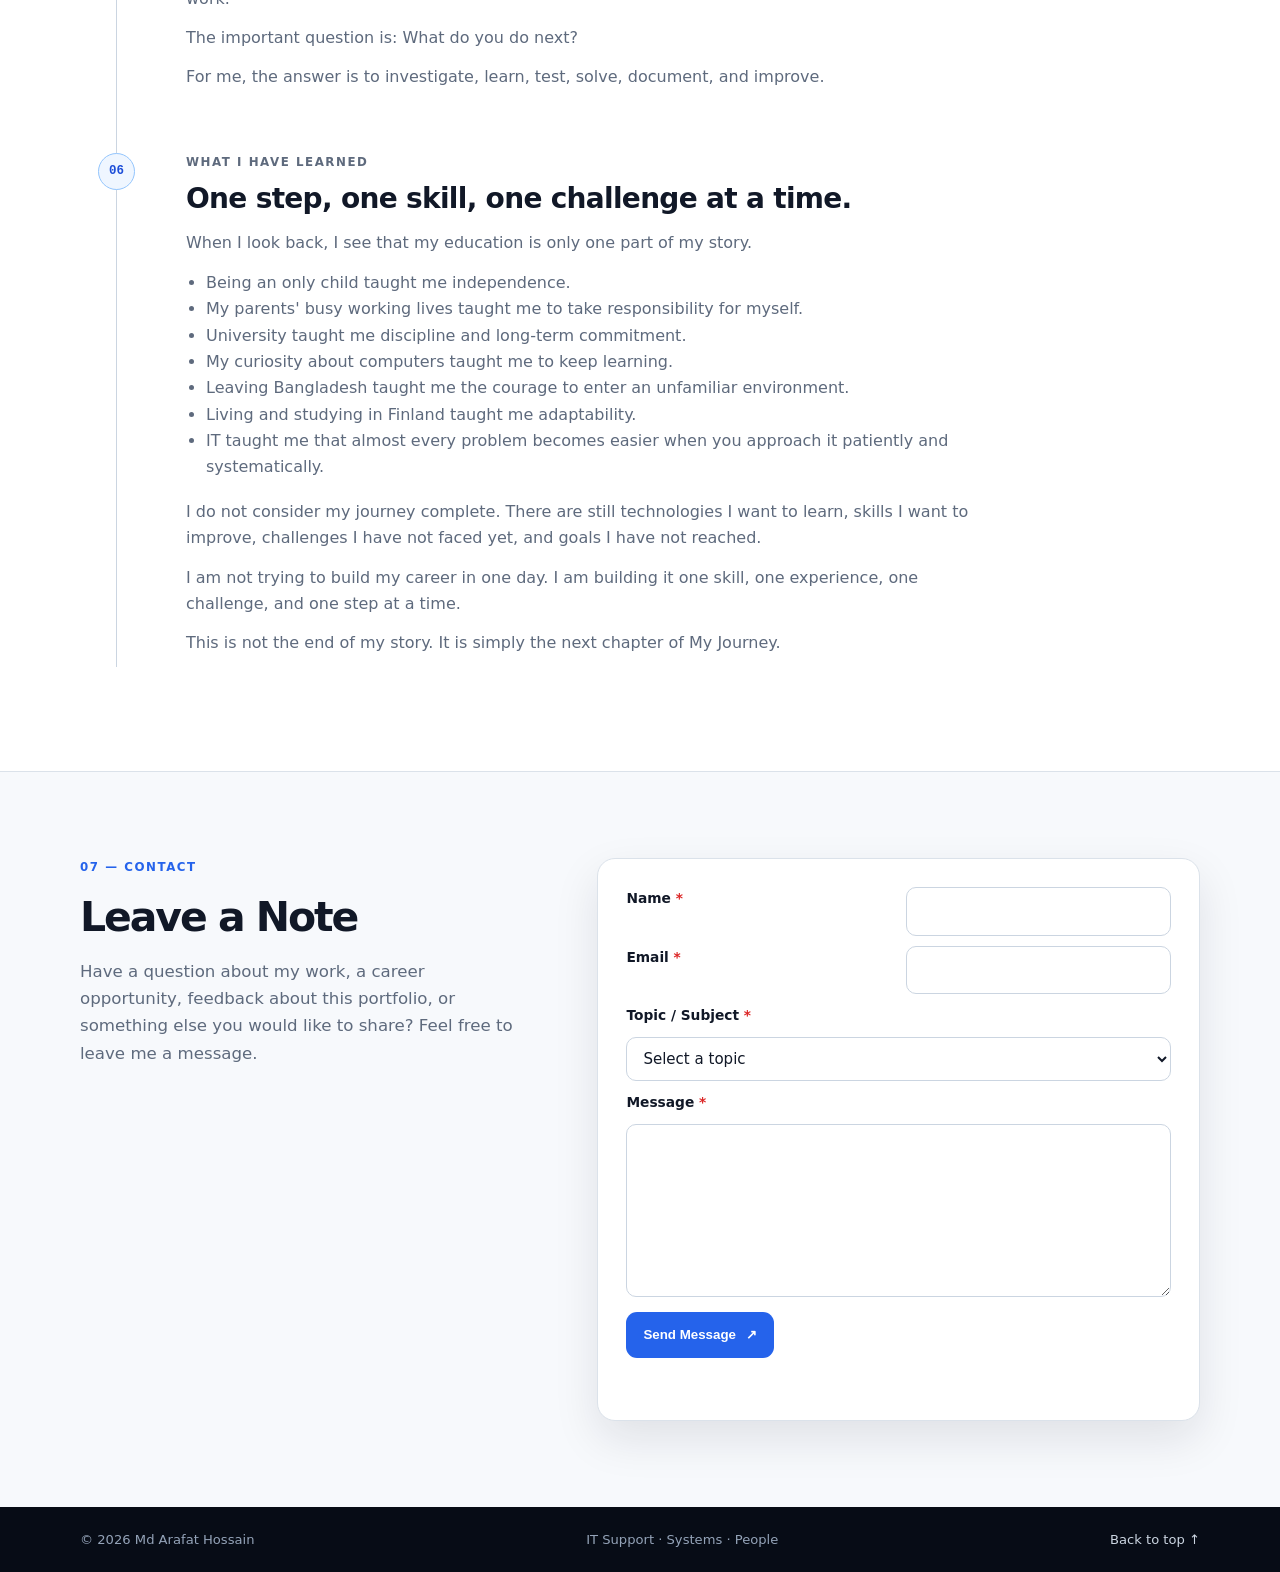
==== commit edaa77b3: "Improve evidence-based IT skills presentation" ====
--- a/index.html
+++ b/index.html
@@ -78,12 +78,16 @@
     <section class="section" id="skills">
       <div class="container"><p class="section-kicker">03 — SKILLS</p><h2>A support toolkit built for real environments.</h2>
         <div class="skill-grid">
-          <article class="skill-card"><h3>End-user support</h3><p>Windows 10/11 · Hardware · Printers · Mobile devices · Remote Desktop · TeamViewer</p></article>
-          <article class="skill-card"><h3>Microsoft ecosystem</h3><p>Microsoft 365 · Active Directory · Entra ID · Intune · Autopilot · Group Policy</p></article>
-          <article class="skill-card"><h3>Systems & networks</h3><p>Windows Server · Linux · Virtual machines · Wi-Fi · Network connectivity · Print servers</p></article>
-          <article class="skill-card"><h3>Service quality</h3><p>Ticketing and ITSM workflows · Asset management · Documentation · User communication</p></article>
-          <article class="skill-card"><h3>Security foundation</h3><p>Access control · Password policies · Cybersecurity fundamentals · Secure support habits</p></article>
-          <article class="skill-card"><h3>Data & collaboration</h3><p>Google Workspace · Data cleaning · Reporting · Digital records · Stakeholder support</p></article>
+          <article class="skill-card"><h3>IT Support &amp; Help Desk</h3><p>End-user support · Help Desk workflows · Service Desk concepts · Customer support · Basic incident handling · Ticketing / ITSM · Technical documentation</p><small class="skill-evidence">Supported by CV, Help Desk Ticketing System and documentation lab</small></article>
+          <article class="skill-card"><h3>Windows &amp; Workstations</h3><p>Windows 10/11 · Workstation setup · Hardware/software troubleshooting · Printers · Mobile devices · RDP · TeamViewer · Patch/update support</p><small class="skill-evidence">Supported by CV and Windows Workstation Support Lab</small></article>
+          <article class="skill-card"><h3>Microsoft 365 &amp; Productivity</h3><p>Microsoft 365 support · Outlook/email support · Active Directory · Microsoft Entra ID / Azure AD concepts · User-account support</p><small class="skill-evidence">Supported by CV, vocational ICT studies and identity-support lab</small></article>
+          <article class="skill-card"><h3>Identity &amp; Endpoint Management</h3><p>Microsoft Intune · Windows Autopilot concepts · User and group administration · Access control · Password policies · MFA awareness · Device onboarding/offboarding · Endpoint management concepts</p><small class="skill-evidence">Supported by CV/profile, Intune lab and Microsoft 365 identity lab</small></article>
+          <article class="skill-card"><h3>Networking &amp; Remote Access</h3><p>TCP/IP and IPv4 concepts · DNS · DHCP · Wi-Fi troubleshooting · Default gateways · VLAN concepts · VPN support concepts · Connectivity diagnostics</p><small class="skill-evidence">Supported by Network Administration Troubleshooting Lab</small></article>
+          <article class="skill-card"><h3>Systems &amp; Infrastructure</h3><p>Windows Server basics · Group Policy (GPO) · Print-server support · Linux · Virtual machines · Backup verification · System support</p><small class="skill-evidence">Supported by CV and vocational ICT studies</small></article>
+          <article class="skill-card"><h3>PowerShell &amp; IT Automation</h3><p>PowerShell diagnostics · Read-only support-bundle collection · System/network/service/event-log inventory · Installed-software inventory · Safe support automation</p><small class="skill-evidence">Supported by PowerShell IT Support Automation Toolkit</small></article>
+          <article class="skill-card"><h3>Cybersecurity Foundations</h3><p>Cybersecurity fundamentals · Security awareness · Endpoint-security concepts · IAM fundamentals · Basic SOC / SIEM knowledge · Detection rules · MITRE ATT&amp;CK mapping · Incident documentation</p><small class="skill-evidence">Supported by Cisco training, vocational studies and BlueShield SOC Lab</small></article>
+          <article class="skill-card"><h3>Research &amp; Technical Analysis</h3><p>IT research · Job-market analysis · Evidence review · Data cleaning · Reproducible documentation · Git &amp; GitHub · AI-assisted IT Support research awareness</p><small class="skill-evidence">Supported by six published research projects and public repositories</small></article>
+        </div>
         </div>
       </div>
     </section>
--- a/styles.css
+++ b/styles.css
@@ -85,6 +85,7 @@
 .skill-card { min-height: 160px; padding: 23px; border: 1px solid var(--line); border-radius: var(--radius); background: var(--card); }
 .skill-card h3 { margin-bottom: 12px; }
 .skill-card p { color: var(--muted); margin-bottom: 0; font-size: .94rem; }
+.skill-evidence { display: block; margin-top: 12px; color: #64748b; font-size: .73rem; line-height: 1.45; }
 .education-list article { padding: 0 0 24px; margin-bottom: 24px; border-bottom: 1px solid var(--line); }
 .education-list article:last-child { border-bottom: 0; }
 .education-list h3 { margin-bottom: 7px; }
